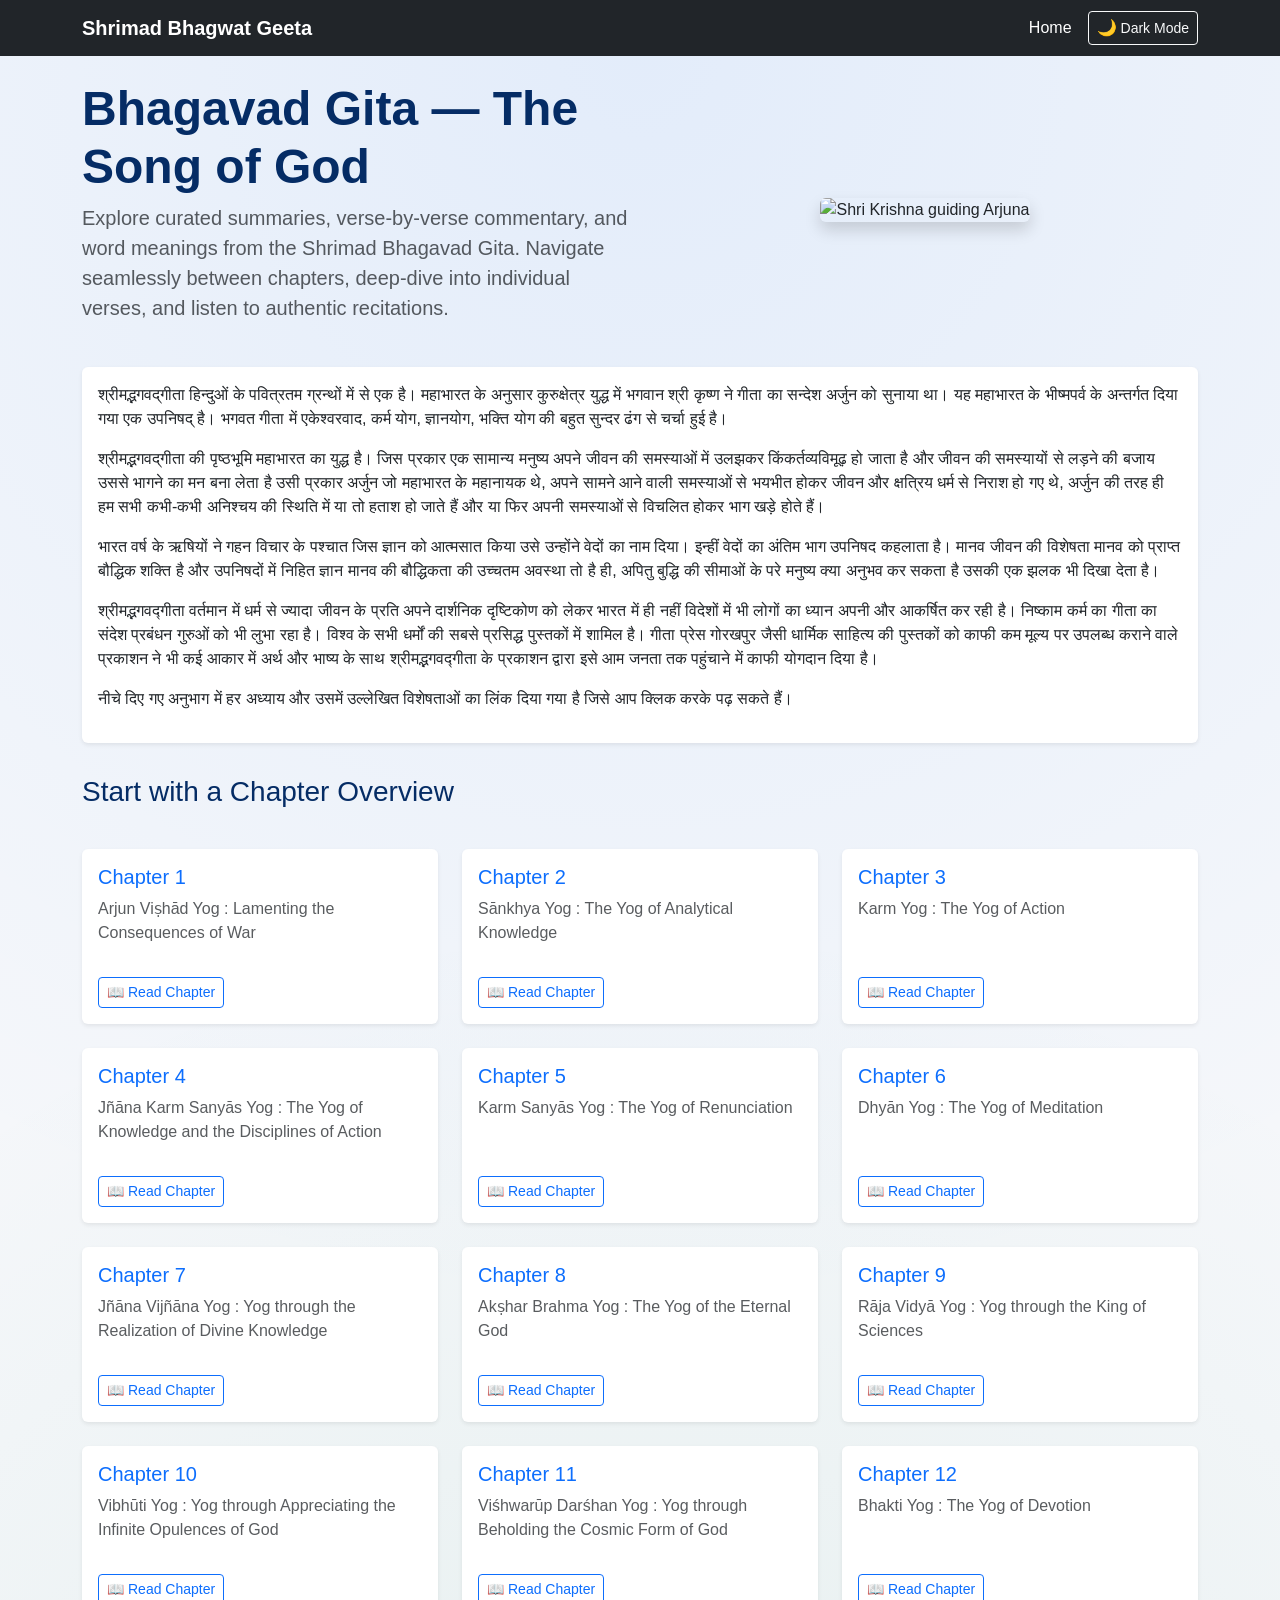
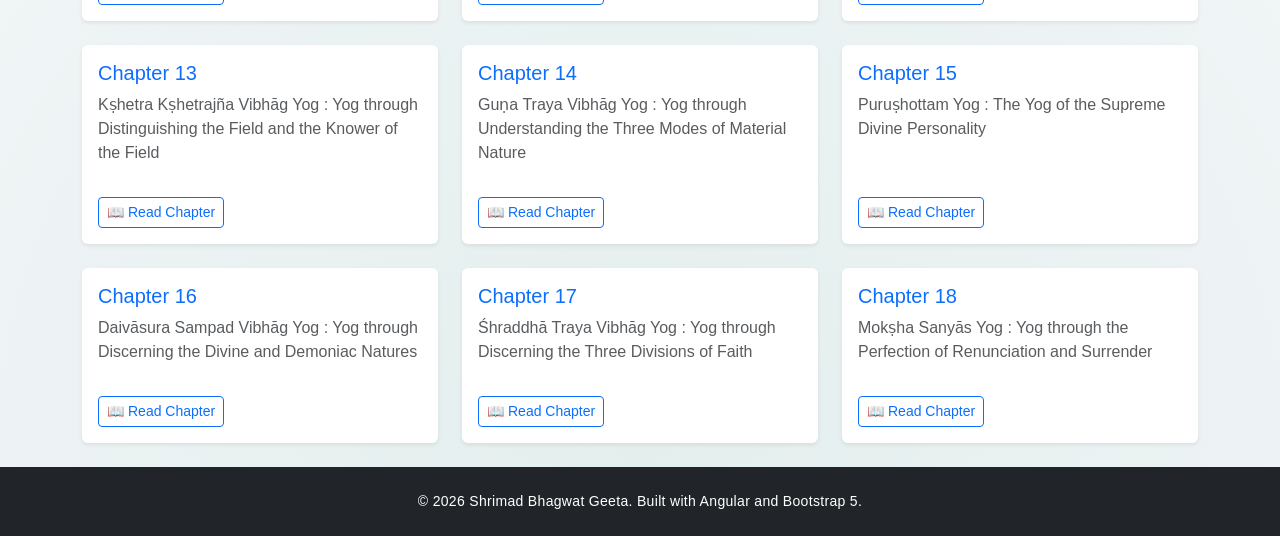
==== index.html @ d53443a2 "Initial Angular source commit" ====
<!doctype html>
<html lang="en-US" dir="ltr" data-beasties-container>
<head>
  <meta charset="utf-8">
  <title>Shrimad Bhagwat Geeta</title>
  <base href="/">
  <meta name="viewport" content="width=device-width, initial-scale=1">
  <meta name="description" content="Explore the Shrimad Bhagavad Gita with chapter summaries, verse commentary, word meanings, and audio recitations built with Angular and Bootstrap 5.">
  <link rel="icon" type="image/png" href="assets/data/images/smbg_header_logo.png">
<style>:root{--bs-blue:#0d6efd;--bs-indigo:#6610f2;--bs-purple:#6f42c1;--bs-pink:#d63384;--bs-red:#dc3545;--bs-orange:#fd7e14;--bs-yellow:#ffc107;--bs-green:#198754;--bs-teal:#20c997;--bs-cyan:#0dcaf0;--bs-black:#000;--bs-white:#fff;--bs-gray:#6c757d;--bs-gray-dark:#343a40;--bs-gray-100:#f8f9fa;--bs-gray-200:#e9ecef;--bs-gray-300:#dee2e6;--bs-gray-400:#ced4da;--bs-gray-500:#adb5bd;--bs-gray-600:#6c757d;--bs-gray-700:#495057;--bs-gray-800:#343a40;--bs-gray-900:#212529;--bs-primary:#0d6efd;--bs-secondary:#6c757d;--bs-success:#198754;--bs-info:#0dcaf0;--bs-warning:#ffc107;--bs-danger:#dc3545;--bs-light:#f8f9fa;--bs-dark:#212529;--bs-primary-rgb:13, 110, 253;--bs-secondary-rgb:108, 117, 125;--bs-success-rgb:25, 135, 84;--bs-info-rgb:13, 202, 240;--bs-warning-rgb:255, 193, 7;--bs-danger-rgb:220, 53, 69;--bs-light-rgb:248, 249, 250;--bs-dark-rgb:33, 37, 41;--bs-primary-text-emphasis:rgb(5.2, 44, 101.2);--bs-secondary-text-emphasis:rgb(43.2, 46.8, 50);--bs-success-text-emphasis:rgb(10, 54, 33.6);--bs-info-text-emphasis:rgb(5.2, 80.8, 96);--bs-warning-text-emphasis:rgb(102, 77.2, 2.8);--bs-danger-text-emphasis:rgb(88, 21.2, 27.6);--bs-light-text-emphasis:#495057;--bs-dark-text-emphasis:#495057;--bs-primary-bg-subtle:rgb(206.6, 226, 254.6);--bs-secondary-bg-subtle:rgb(225.6, 227.4, 229);--bs-success-bg-subtle:rgb(209, 231, 220.8);--bs-info-bg-subtle:rgb(206.6, 244.4, 252);--bs-warning-bg-subtle:rgb(255, 242.6, 205.4);--bs-danger-bg-subtle:rgb(248, 214.6, 217.8);--bs-light-bg-subtle:rgb(251.5, 252, 252.5);--bs-dark-bg-subtle:#ced4da;--bs-primary-border-subtle:rgb(158.2, 197, 254.2);--bs-secondary-border-subtle:rgb(196.2, 199.8, 203);--bs-success-border-subtle:rgb(163, 207, 186.6);--bs-info-border-subtle:rgb(158.2, 233.8, 249);--bs-warning-border-subtle:rgb(255, 230.2, 155.8);--bs-danger-border-subtle:rgb(241, 174.2, 180.6);--bs-light-border-subtle:#e9ecef;--bs-dark-border-subtle:#adb5bd;--bs-white-rgb:255, 255, 255;--bs-black-rgb:0, 0, 0;--bs-font-sans-serif:system-ui, -apple-system, "Segoe UI", Roboto, "Helvetica Neue", "Noto Sans", "Liberation Sans", Arial, sans-serif, "Apple Color Emoji", "Segoe UI Emoji", "Segoe UI Symbol", "Noto Color Emoji";--bs-font-monospace:SFMono-Regular, Menlo, Monaco, Consolas, "Liberation Mono", "Courier New", monospace;--bs-gradient:linear-gradient(180deg, rgba(255, 255, 255, .15), rgba(255, 255, 255, 0));--bs-body-font-family:var(--bs-font-sans-serif);--bs-body-font-size:1rem;--bs-body-font-weight:400;--bs-body-line-height:1.5;--bs-body-color:#212529;--bs-body-color-rgb:33, 37, 41;--bs-body-bg:#fff;--bs-body-bg-rgb:255, 255, 255;--bs-emphasis-color:#000;--bs-emphasis-color-rgb:0, 0, 0;--bs-secondary-color:rgba(33, 37, 41, .75);--bs-secondary-color-rgb:33, 37, 41;--bs-secondary-bg:#e9ecef;--bs-secondary-bg-rgb:233, 236, 239;--bs-tertiary-color:rgba(33, 37, 41, .5);--bs-tertiary-color-rgb:33, 37, 41;--bs-tertiary-bg:#f8f9fa;--bs-tertiary-bg-rgb:248, 249, 250;--bs-heading-color:inherit;--bs-link-color:#0d6efd;--bs-link-color-rgb:13, 110, 253;--bs-link-decoration:underline;--bs-link-hover-color:rgb(10.4, 88, 202.4);--bs-link-hover-color-rgb:10, 88, 202;--bs-code-color:#d63384;--bs-highlight-color:#212529;--bs-highlight-bg:rgb(255, 242.6, 205.4);--bs-border-width:1px;--bs-border-style:solid;--bs-border-color:#dee2e6;--bs-border-color-translucent:rgba(0, 0, 0, .175);--bs-border-radius:.375rem;--bs-border-radius-sm:.25rem;--bs-border-radius-lg:.5rem;--bs-border-radius-xl:1rem;--bs-border-radius-xxl:2rem;--bs-border-radius-2xl:var(--bs-border-radius-xxl);--bs-border-radius-pill:50rem;--bs-box-shadow:0 .5rem 1rem rgba(0, 0, 0, .15);--bs-box-shadow-sm:0 .125rem .25rem rgba(0, 0, 0, .075);--bs-box-shadow-lg:0 1rem 3rem rgba(0, 0, 0, .175);--bs-box-shadow-inset:inset 0 1px 2px rgba(0, 0, 0, .075);--bs-focus-ring-width:.25rem;--bs-focus-ring-opacity:.25;--bs-focus-ring-color:rgba(13, 110, 253, .25);--bs-form-valid-color:#198754;--bs-form-valid-border-color:#198754;--bs-form-invalid-color:#dc3545;--bs-form-invalid-border-color:#dc3545}*,*:before,*:after{box-sizing:border-box}@media (prefers-reduced-motion: no-preference){:root{scroll-behavior:smooth}}body{margin:0;font-family:var(--bs-body-font-family);font-size:var(--bs-body-font-size);font-weight:var(--bs-body-font-weight);line-height:var(--bs-body-line-height);color:var(--bs-body-color);text-align:var(--bs-body-text-align);background-color:var(--bs-body-bg);-webkit-text-size-adjust:100%;-webkit-tap-highlight-color:rgba(0,0,0,0)}:root{--bs-breakpoint-xs:0;--bs-breakpoint-sm:576px;--bs-breakpoint-md:768px;--bs-breakpoint-lg:992px;--bs-breakpoint-xl:1200px;--bs-breakpoint-xxl:1400px}:root{--app-body-bg:#eef1f6;--app-surface-bg:#f5f7fa;--app-text-color:#212529;--app-hero-top-gradient:rgba(13, 110, 253, .08);--app-hero-bottom-gradient:rgba(25, 135, 84, .08);--app-card-shadow:0 .75rem 2.25rem rgba(13, 110, 253, .15);--app-border-color:rgba(13, 110, 253, .1);--app-audio-bg:rgba(13, 110, 253, .08);--app-verse-block-primary:rgba(13, 110, 253, .05);--app-verse-block-secondary:rgba(25, 135, 84, .05);--app-commentary-bg:#ffffff}body{font-family:Segoe UI,Tahoma,Geneva,Verdana,sans-serif;background-color:var(--app-body-bg);color:var(--app-text-color);transition:background-color .2s ease,color .2s ease}</style><link rel="stylesheet" href="styles-LDC5Z4CJ.css" media="print" onload="this.media='all'"><noscript><link rel="stylesheet" href="styles-LDC5Z4CJ.css"></noscript></head>
<body>
  <app-root></app-root>
<link rel="modulepreload" href="chunk-2VMXMS7J.js"><script src="polyfills-2KFTG4T5.js" type="module"></script><script src="main-GU4LRLUG.js" type="module"></script></body>
</html>
---- styles-LDC5Z4CJ.css ----
@charset "UTF-8";:root,[data-bs-theme=light]{--bs-blue: #0d6efd;--bs-indigo: #6610f2;--bs-purple: #6f42c1;--bs-pink: #d63384;--bs-red: #dc3545;--bs-orange: #fd7e14;--bs-yellow: #ffc107;--bs-green: #198754;--bs-teal: #20c997;--bs-cyan: #0dcaf0;--bs-black: #000;--bs-white: #fff;--bs-gray: #6c757d;--bs-gray-dark: #343a40;--bs-gray-100: #f8f9fa;--bs-gray-200: #e9ecef;--bs-gray-300: #dee2e6;--bs-gray-400: #ced4da;--bs-gray-500: #adb5bd;--bs-gray-600: #6c757d;--bs-gray-700: #495057;--bs-gray-800: #343a40;--bs-gray-900: #212529;--bs-primary: #0d6efd;--bs-secondary: #6c757d;--bs-success: #198754;--bs-info: #0dcaf0;--bs-warning: #ffc107;--bs-danger: #dc3545;--bs-light: #f8f9fa;--bs-dark: #212529;--bs-primary-rgb: 13, 110, 253;--bs-secondary-rgb: 108, 117, 125;--bs-success-rgb: 25, 135, 84;--bs-info-rgb: 13, 202, 240;--bs-warning-rgb: 255, 193, 7;--bs-danger-rgb: 220, 53, 69;--bs-light-rgb: 248, 249, 250;--bs-dark-rgb: 33, 37, 41;--bs-primary-text-emphasis: rgb(5.2, 44, 101.2);--bs-secondary-text-emphasis: rgb(43.2, 46.8, 50);--bs-success-text-emphasis: rgb(10, 54, 33.6);--bs-info-text-emphasis: rgb(5.2, 80.8, 96);--bs-warning-text-emphasis: rgb(102, 77.2, 2.8);--bs-danger-text-emphasis: rgb(88, 21.2, 27.6);--bs-light-text-emphasis: #495057;--bs-dark-text-emphasis: #495057;--bs-primary-bg-subtle: rgb(206.6, 226, 254.6);--bs-secondary-bg-subtle: rgb(225.6, 227.4, 229);--bs-success-bg-subtle: rgb(209, 231, 220.8);--bs-info-bg-subtle: rgb(206.6, 244.4, 252);--bs-warning-bg-subtle: rgb(255, 242.6, 205.4);--bs-danger-bg-subtle: rgb(248, 214.6, 217.8);--bs-light-bg-subtle: rgb(251.5, 252, 252.5);--bs-dark-bg-subtle: #ced4da;--bs-primary-border-subtle: rgb(158.2, 197, 254.2);--bs-secondary-border-subtle: rgb(196.2, 199.8, 203);--bs-success-border-subtle: rgb(163, 207, 186.6);--bs-info-border-subtle: rgb(158.2, 233.8, 249);--bs-warning-border-subtle: rgb(255, 230.2, 155.8);--bs-danger-border-subtle: rgb(241, 174.2, 180.6);--bs-light-border-subtle: #e9ecef;--bs-dark-border-subtle: #adb5bd;--bs-white-rgb: 255, 255, 255;--bs-black-rgb: 0, 0, 0;--bs-font-sans-serif: system-ui, -apple-system, "Segoe UI", Roboto, "Helvetica Neue", "Noto Sans", "Liberation Sans", Arial, sans-serif, "Apple Color Emoji", "Segoe UI Emoji", "Segoe UI Symbol", "Noto Color Emoji";--bs-font-monospace: SFMono-Regular, Menlo, Monaco, Consolas, "Liberation Mono", "Courier New", monospace;--bs-gradient: linear-gradient(180deg, rgba(255, 255, 255, .15), rgba(255, 255, 255, 0));--bs-body-font-family: var(--bs-font-sans-serif);--bs-body-font-size: 1rem;--bs-body-font-weight: 400;--bs-body-line-height: 1.5;--bs-body-color: #212529;--bs-body-color-rgb: 33, 37, 41;--bs-body-bg: #fff;--bs-body-bg-rgb: 255, 255, 255;--bs-emphasis-color: #000;--bs-emphasis-color-rgb: 0, 0, 0;--bs-secondary-color: rgba(33, 37, 41, .75);--bs-secondary-color-rgb: 33, 37, 41;--bs-secondary-bg: #e9ecef;--bs-secondary-bg-rgb: 233, 236, 239;--bs-tertiary-color: rgba(33, 37, 41, .5);--bs-tertiary-color-rgb: 33, 37, 41;--bs-tertiary-bg: #f8f9fa;--bs-tertiary-bg-rgb: 248, 249, 250;--bs-heading-color: inherit;--bs-link-color: #0d6efd;--bs-link-color-rgb: 13, 110, 253;--bs-link-decoration: underline;--bs-link-hover-color: rgb(10.4, 88, 202.4);--bs-link-hover-color-rgb: 10, 88, 202;--bs-code-color: #d63384;--bs-highlight-color: #212529;--bs-highlight-bg: rgb(255, 242.6, 205.4);--bs-border-width: 1px;--bs-border-style: solid;--bs-border-color: #dee2e6;--bs-border-color-translucent: rgba(0, 0, 0, .175);--bs-border-radius: .375rem;--bs-border-radius-sm: .25rem;--bs-border-radius-lg: .5rem;--bs-border-radius-xl: 1rem;--bs-border-radius-xxl: 2rem;--bs-border-radius-2xl: var(--bs-border-radius-xxl);--bs-border-radius-pill: 50rem;--bs-box-shadow: 0 .5rem 1rem rgba(0, 0, 0, .15);--bs-box-shadow-sm: 0 .125rem .25rem rgba(0, 0, 0, .075);--bs-box-shadow-lg: 0 1rem 3rem rgba(0, 0, 0, .175);--bs-box-shadow-inset: inset 0 1px 2px rgba(0, 0, 0, .075);--bs-focus-ring-width: .25rem;--bs-focus-ring-opacity: .25;--bs-focus-ring-color: rgba(13, 110, 253, .25);--bs-form-valid-color: #198754;--bs-form-valid-border-color: #198754;--bs-form-invalid-color: #dc3545;--bs-form-invalid-border-color: #dc3545}[data-bs-theme=dark]{color-scheme:dark;--bs-body-color: #dee2e6;--bs-body-color-rgb: 222, 226, 230;--bs-body-bg: #212529;--bs-body-bg-rgb: 33, 37, 41;--bs-emphasis-color: #fff;--bs-emphasis-color-rgb: 255, 255, 255;--bs-secondary-color: rgba(222, 226, 230, .75);--bs-secondary-color-rgb: 222, 226, 230;--bs-secondary-bg: #343a40;--bs-secondary-bg-rgb: 52, 58, 64;--bs-tertiary-color: rgba(222, 226, 230, .5);--bs-tertiary-color-rgb: 222, 226, 230;--bs-tertiary-bg: rgb(42.5, 47.5, 52.5);--bs-tertiary-bg-rgb: 43, 48, 53;--bs-primary-text-emphasis: rgb(109.8, 168, 253.8);--bs-secondary-text-emphasis: rgb(166.8, 172.2, 177);--bs-success-text-emphasis: rgb(117, 183, 152.4);--bs-info-text-emphasis: rgb(109.8, 223.2, 246);--bs-warning-text-emphasis: rgb(255, 217.8, 106.2);--bs-danger-text-emphasis: rgb(234, 133.8, 143.4);--bs-light-text-emphasis: #f8f9fa;--bs-dark-text-emphasis: #dee2e6;--bs-primary-bg-subtle: rgb(2.6, 22, 50.6);--bs-secondary-bg-subtle: rgb(21.6, 23.4, 25);--bs-success-bg-subtle: rgb(5, 27, 16.8);--bs-info-bg-subtle: rgb(2.6, 40.4, 48);--bs-warning-bg-subtle: rgb(51, 38.6, 1.4);--bs-danger-bg-subtle: rgb(44, 10.6, 13.8);--bs-light-bg-subtle: #343a40;--bs-dark-bg-subtle: #1a1d20;--bs-primary-border-subtle: rgb(7.8, 66, 151.8);--bs-secondary-border-subtle: rgb(64.8, 70.2, 75);--bs-success-border-subtle: rgb(15, 81, 50.4);--bs-info-border-subtle: rgb(7.8, 121.2, 144);--bs-warning-border-subtle: rgb(153, 115.8, 4.2);--bs-danger-border-subtle: rgb(132, 31.8, 41.4);--bs-light-border-subtle: #495057;--bs-dark-border-subtle: #343a40;--bs-heading-color: inherit;--bs-link-color: rgb(109.8, 168, 253.8);--bs-link-hover-color: rgb(138.84, 185.4, 254.04);--bs-link-color-rgb: 110, 168, 254;--bs-link-hover-color-rgb: 139, 185, 254;--bs-code-color: rgb(230.4, 132.6, 181.2);--bs-highlight-color: #dee2e6;--bs-highlight-bg: rgb(102, 77.2, 2.8);--bs-border-color: #495057;--bs-border-color-translucent: rgba(255, 255, 255, .15);--bs-form-valid-color: rgb(117, 183, 152.4);--bs-form-valid-border-color: rgb(117, 183, 152.4);--bs-form-invalid-color: rgb(234, 133.8, 143.4);--bs-form-invalid-border-color: rgb(234, 133.8, 143.4)}*,*:before,*:after{box-sizing:border-box}@media (prefers-reduced-motion: no-preference){:root{scroll-behavior:smooth}}body{margin:0;font-family:var(--bs-body-font-family);font-size:var(--bs-body-font-size);font-weight:var(--bs-body-font-weight);line-height:var(--bs-body-line-height);color:var(--bs-body-color);text-align:var(--bs-body-text-align);background-color:var(--bs-body-bg);-webkit-text-size-adjust:100%;-webkit-tap-highlight-color:rgba(0,0,0,0)}hr{margin:1rem 0;color:inherit;border:0;border-top:var(--bs-border-width) solid;opacity:.25}h6,.h6,h5,.h5,h4,.h4,h3,.h3,h2,.h2,h1,.h1{margin-top:0;margin-bottom:.5rem;font-weight:500;line-height:1.2;color:var(--bs-heading-color)}h1,.h1{font-size:calc(1.375rem + 1.5vw)}@media (min-width: 1200px){h1,.h1{font-size:2.5rem}}h2,.h2{font-size:calc(1.325rem + .9vw)}@media (min-width: 1200px){h2,.h2{font-size:2rem}}h3,.h3{font-size:calc(1.3rem + .6vw)}@media (min-width: 1200px){h3,.h3{font-size:1.75rem}}h4,.h4{font-size:calc(1.275rem + .3vw)}@media (min-width: 1200px){h4,.h4{font-size:1.5rem}}h5,.h5{font-size:1.25rem}h6,.h6{font-size:1rem}p{margin-top:0;margin-bottom:1rem}abbr[title]{text-decoration:underline dotted;cursor:help;text-decoration-skip-ink:none}address{margin-bottom:1rem;font-style:normal;line-height:inherit}ol,ul{padding-left:2rem}ol,ul,dl{margin-top:0;margin-bottom:1rem}ol ol,ul ul,ol ul,ul ol{margin-bottom:0}dt{font-weight:700}dd{margin-bottom:.5rem;margin-left:0}blockquote{margin:0 0 1rem}b,strong{font-weight:bolder}small,.small{font-size:.875em}mark,.mark{padding:.1875em;color:var(--bs-highlight-color);background-color:var(--bs-highlight-bg)}sub,sup{position:relative;font-size:.75em;line-height:0;vertical-align:baseline}sub{bottom:-.25em}sup{top:-.5em}a{color:rgba(var(--bs-link-color-rgb),var(--bs-link-opacity, 1));text-decoration:underline}a:hover{--bs-link-color-rgb: var(--bs-link-hover-color-rgb)}a:not([href]):not([class]),a:not([href]):not([class]):hover{color:inherit;text-decoration:none}pre,code,kbd,samp{font-family:var(--bs-font-monospace);font-size:1em}pre{display:block;margin-top:0;margin-bottom:1rem;overflow:auto;font-size:.875em}pre code{font-size:inherit;color:inherit;word-break:normal}code{font-size:.875em;color:var(--bs-code-color);word-wrap:break-word}a>code{color:inherit}kbd{padding:.1875rem .375rem;font-size:.875em;color:var(--bs-body-bg);background-color:var(--bs-body-color);border-radius:.25rem}kbd kbd{padding:0;font-size:1em}figure{margin:0 0 1rem}img,svg{vertical-align:middle}table{caption-side:bottom;border-collapse:collapse}caption{padding-top:.5rem;padding-bottom:.5rem;color:var(--bs-secondary-color);text-align:left}th{text-align:inherit;text-align:-webkit-match-parent}thead,tbody,tfoot,tr,td,th{border-color:inherit;border-style:solid;border-width:0}label{display:inline-block}button{border-radius:0}button:focus:not(:focus-visible){outline:0}input,button,select,optgroup,textarea{margin:0;font-family:inherit;font-size:inherit;line-height:inherit}button,select{text-transform:none}[role=button]{cursor:pointer}select{word-wrap:normal}select:disabled{opacity:1}[list]:not([type=date]):not([type=datetime-local]):not([type=month]):not([type=week]):not([type=time])::-webkit-calendar-picker-indicator{display:none!important}button,[type=button],[type=reset],[type=submit]{-webkit-appearance:button}button:not(:disabled),[type=button]:not(:disabled),[type=reset]:not(:disabled),[type=submit]:not(:disabled){cursor:pointer}::-moz-focus-inner{padding:0;border-style:none}textarea{resize:vertical}fieldset{min-width:0;padding:0;margin:0;border:0}legend{float:left;width:100%;padding:0;margin-bottom:.5rem;font-size:calc(1.275rem + .3vw);line-height:inherit}@media (min-width: 1200px){legend{font-size:1.5rem}}legend+*{clear:left}::-webkit-datetime-edit-fields-wrapper,::-webkit-datetime-edit-text,::-webkit-datetime-edit-minute,::-webkit-datetime-edit-hour-field,::-webkit-datetime-edit-day-field,::-webkit-datetime-edit-month-field,::-webkit-datetime-edit-year-field{padding:0}::-webkit-inner-spin-button{height:auto}[type=search]{-webkit-appearance:textfield;outline-offset:-2px}::-webkit-search-decoration{-webkit-appearance:none}::-webkit-color-swatch-wrapper{padding:0}::file-selector-button{font:inherit;-webkit-appearance:button}output{display:inline-block}iframe{border:0}summary{display:list-item;cursor:pointer}progress{vertical-align:baseline}[hidden]{display:none!important}.lead{font-size:1.25rem;font-weight:300}.display-1{font-size:calc(1.625rem + 4.5vw);font-weight:300;line-height:1.2}@media (min-width: 1200px){.display-1{font-size:5rem}}.display-2{font-size:calc(1.575rem + 3.9vw);font-weight:300;line-height:1.2}@media (min-width: 1200px){.display-2{font-size:4.5rem}}.display-3{font-size:calc(1.525rem + 3.3vw);font-weight:300;line-height:1.2}@media (min-width: 1200px){.display-3{font-size:4rem}}.display-4{font-size:calc(1.475rem + 2.7vw);font-weight:300;line-height:1.2}@media (min-width: 1200px){.display-4{font-size:3.5rem}}.display-5{font-size:calc(1.425rem + 2.1vw);font-weight:300;line-height:1.2}@media (min-width: 1200px){.display-5{font-size:3rem}}.display-6{font-size:calc(1.375rem + 1.5vw);font-weight:300;line-height:1.2}@media (min-width: 1200px){.display-6{font-size:2.5rem}}.list-unstyled,.list-inline{padding-left:0;list-style:none}.list-inline-item{display:inline-block}.list-inline-item:not(:last-child){margin-right:.5rem}.initialism{font-size:.875em;text-transform:uppercase}.blockquote{margin-bottom:1rem;font-size:1.25rem}.blockquote>:last-child{margin-bottom:0}.blockquote-footer{margin-top:-1rem;margin-bottom:1rem;font-size:.875em;color:#6c757d}.blockquote-footer:before{content:"\2014\a0"}.img-fluid{max-width:100%;height:auto}.img-thumbnail{padding:.25rem;background-color:var(--bs-body-bg);border:var(--bs-border-width) solid var(--bs-border-color);border-radius:var(--bs-border-radius);max-width:100%;height:auto}.figure{display:inline-block}.figure-img{margin-bottom:.5rem;line-height:1}.figure-caption{font-size:.875em;color:var(--bs-secondary-color)}.container,.container-fluid,.container-xxl,.container-xl,.container-lg,.container-md,.container-sm{--bs-gutter-x: 1.5rem;--bs-gutter-y: 0;width:100%;padding-right:calc(var(--bs-gutter-x) * .5);padding-left:calc(var(--bs-gutter-x) * .5);margin-right:auto;margin-left:auto}@media (min-width: 576px){.container-sm,.container{max-width:540px}}@media (min-width: 768px){.container-md,.container-sm,.container{max-width:720px}}@media (min-width: 992px){.container-lg,.container-md,.container-sm,.container{max-width:960px}}@media (min-width: 1200px){.container-xl,.container-lg,.container-md,.container-sm,.container{max-width:1140px}}@media (min-width: 1400px){.container-xxl,.container-xl,.container-lg,.container-md,.container-sm,.container{max-width:1320px}}:root{--bs-breakpoint-xs: 0;--bs-breakpoint-sm: 576px;--bs-breakpoint-md: 768px;--bs-breakpoint-lg: 992px;--bs-breakpoint-xl: 1200px;--bs-breakpoint-xxl: 1400px}.row{--bs-gutter-x: 1.5rem;--bs-gutter-y: 0;display:flex;flex-wrap:wrap;margin-top:calc(-1 * var(--bs-gutter-y));margin-right:calc(-.5 * var(--bs-gutter-x));margin-left:calc(-.5 * var(--bs-gutter-x))}.row>*{flex-shrink:0;width:100%;max-width:100%;padding-right:calc(var(--bs-gutter-x) * .5);padding-left:calc(var(--bs-gutter-x) * .5);margin-top:var(--bs-gutter-y)}.col{flex:1 0 0%}.row-cols-auto>*{flex:0 0 auto;width:auto}.row-cols-1>*{flex:0 0 auto;width:100%}.row-cols-2>*{flex:0 0 auto;width:50%}.row-cols-3>*{flex:0 0 auto;width:33.33333333%}.row-cols-4>*{flex:0 0 auto;width:25%}.row-cols-5>*{flex:0 0 auto;width:20%}.row-cols-6>*{flex:0 0 auto;width:16.66666667%}.col-auto{flex:0 0 auto;width:auto}.col-1{flex:0 0 auto;width:8.33333333%}.col-2{flex:0 0 auto;width:16.66666667%}.col-3{flex:0 0 auto;width:25%}.col-4{flex:0 0 auto;width:33.33333333%}.col-5{flex:0 0 auto;width:41.66666667%}.col-6{flex:0 0 auto;width:50%}.col-7{flex:0 0 auto;width:58.33333333%}.col-8{flex:0 0 auto;width:66.66666667%}.col-9{flex:0 0 auto;width:75%}.col-10{flex:0 0 auto;width:83.33333333%}.col-11{flex:0 0 auto;width:91.66666667%}.col-12{flex:0 0 auto;width:100%}.offset-1{margin-left:8.33333333%}.offset-2{margin-left:16.66666667%}.offset-3{margin-left:25%}.offset-4{margin-left:33.33333333%}.offset-5{margin-left:41.66666667%}.offset-6{margin-left:50%}.offset-7{margin-left:58.33333333%}.offset-8{margin-left:66.66666667%}.offset-9{margin-left:75%}.offset-10{margin-left:83.33333333%}.offset-11{margin-left:91.66666667%}.g-0,.gx-0{--bs-gutter-x: 0}.g-0,.gy-0{--bs-gutter-y: 0}.g-1,.gx-1{--bs-gutter-x: .25rem}.g-1,.gy-1{--bs-gutter-y: .25rem}.g-2,.gx-2{--bs-gutter-x: .5rem}.g-2,.gy-2{--bs-gutter-y: .5rem}.g-3,.gx-3{--bs-gutter-x: 1rem}.g-3,.gy-3{--bs-gutter-y: 1rem}.g-4,.gx-4{--bs-gutter-x: 1.5rem}.g-4,.gy-4{--bs-gutter-y: 1.5rem}.g-5,.gx-5{--bs-gutter-x: 3rem}.g-5,.gy-5{--bs-gutter-y: 3rem}@media (min-width: 576px){.col-sm{flex:1 0 0%}.row-cols-sm-auto>*{flex:0 0 auto;width:auto}.row-cols-sm-1>*{flex:0 0 auto;width:100%}.row-cols-sm-2>*{flex:0 0 auto;width:50%}.row-cols-sm-3>*{flex:0 0 auto;width:33.33333333%}.row-cols-sm-4>*{flex:0 0 auto;width:25%}.row-cols-sm-5>*{flex:0 0 auto;width:20%}.row-cols-sm-6>*{flex:0 0 auto;width:16.66666667%}.col-sm-auto{flex:0 0 auto;width:auto}.col-sm-1{flex:0 0 auto;width:8.33333333%}.col-sm-2{flex:0 0 auto;width:16.66666667%}.col-sm-3{flex:0 0 auto;width:25%}.col-sm-4{flex:0 0 auto;width:33.33333333%}.col-sm-5{flex:0 0 auto;width:41.66666667%}.col-sm-6{flex:0 0 auto;width:50%}.col-sm-7{flex:0 0 auto;width:58.33333333%}.col-sm-8{flex:0 0 auto;width:66.66666667%}.col-sm-9{flex:0 0 auto;width:75%}.col-sm-10{flex:0 0 auto;width:83.33333333%}.col-sm-11{flex:0 0 auto;width:91.66666667%}.col-sm-12{flex:0 0 auto;width:100%}.offset-sm-0{margin-left:0}.offset-sm-1{margin-left:8.33333333%}.offset-sm-2{margin-left:16.66666667%}.offset-sm-3{margin-left:25%}.offset-sm-4{margin-left:33.33333333%}.offset-sm-5{margin-left:41.66666667%}.offset-sm-6{margin-left:50%}.offset-sm-7{margin-left:58.33333333%}.offset-sm-8{margin-left:66.66666667%}.offset-sm-9{margin-left:75%}.offset-sm-10{margin-left:83.33333333%}.offset-sm-11{margin-left:91.66666667%}.g-sm-0,.gx-sm-0{--bs-gutter-x: 0}.g-sm-0,.gy-sm-0{--bs-gutter-y: 0}.g-sm-1,.gx-sm-1{--bs-gutter-x: .25rem}.g-sm-1,.gy-sm-1{--bs-gutter-y: .25rem}.g-sm-2,.gx-sm-2{--bs-gutter-x: .5rem}.g-sm-2,.gy-sm-2{--bs-gutter-y: .5rem}.g-sm-3,.gx-sm-3{--bs-gutter-x: 1rem}.g-sm-3,.gy-sm-3{--bs-gutter-y: 1rem}.g-sm-4,.gx-sm-4{--bs-gutter-x: 1.5rem}.g-sm-4,.gy-sm-4{--bs-gutter-y: 1.5rem}.g-sm-5,.gx-sm-5{--bs-gutter-x: 3rem}.g-sm-5,.gy-sm-5{--bs-gutter-y: 3rem}}@media (min-width: 768px){.col-md{flex:1 0 0%}.row-cols-md-auto>*{flex:0 0 auto;width:auto}.row-cols-md-1>*{flex:0 0 auto;width:100%}.row-cols-md-2>*{flex:0 0 auto;width:50%}.row-cols-md-3>*{flex:0 0 auto;width:33.33333333%}.row-cols-md-4>*{flex:0 0 auto;width:25%}.row-cols-md-5>*{flex:0 0 auto;width:20%}.row-cols-md-6>*{flex:0 0 auto;width:16.66666667%}.col-md-auto{flex:0 0 auto;width:auto}.col-md-1{flex:0 0 auto;width:8.33333333%}.col-md-2{flex:0 0 auto;width:16.66666667%}.col-md-3{flex:0 0 auto;width:25%}.col-md-4{flex:0 0 auto;width:33.33333333%}.col-md-5{flex:0 0 auto;width:41.66666667%}.col-md-6{flex:0 0 auto;width:50%}.col-md-7{flex:0 0 auto;width:58.33333333%}.col-md-8{flex:0 0 auto;width:66.66666667%}.col-md-9{flex:0 0 auto;width:75%}.col-md-10{flex:0 0 auto;width:83.33333333%}.col-md-11{flex:0 0 auto;width:91.66666667%}.col-md-12{flex:0 0 auto;width:100%}.offset-md-0{margin-left:0}.offset-md-1{margin-left:8.33333333%}.offset-md-2{margin-left:16.66666667%}.offset-md-3{margin-left:25%}.offset-md-4{margin-left:33.33333333%}.offset-md-5{margin-left:41.66666667%}.offset-md-6{margin-left:50%}.offset-md-7{margin-left:58.33333333%}.offset-md-8{margin-left:66.66666667%}.offset-md-9{margin-left:75%}.offset-md-10{margin-left:83.33333333%}.offset-md-11{margin-left:91.66666667%}.g-md-0,.gx-md-0{--bs-gutter-x: 0}.g-md-0,.gy-md-0{--bs-gutter-y: 0}.g-md-1,.gx-md-1{--bs-gutter-x: .25rem}.g-md-1,.gy-md-1{--bs-gutter-y: .25rem}.g-md-2,.gx-md-2{--bs-gutter-x: .5rem}.g-md-2,.gy-md-2{--bs-gutter-y: .5rem}.g-md-3,.gx-md-3{--bs-gutter-x: 1rem}.g-md-3,.gy-md-3{--bs-gutter-y: 1rem}.g-md-4,.gx-md-4{--bs-gutter-x: 1.5rem}.g-md-4,.gy-md-4{--bs-gutter-y: 1.5rem}.g-md-5,.gx-md-5{--bs-gutter-x: 3rem}.g-md-5,.gy-md-5{--bs-gutter-y: 3rem}}@media (min-width: 992px){.col-lg{flex:1 0 0%}.row-cols-lg-auto>*{flex:0 0 auto;width:auto}.row-cols-lg-1>*{flex:0 0 auto;width:100%}.row-cols-lg-2>*{flex:0 0 auto;width:50%}.row-cols-lg-3>*{flex:0 0 auto;width:33.33333333%}.row-cols-lg-4>*{flex:0 0 auto;width:25%}.row-cols-lg-5>*{flex:0 0 auto;width:20%}.row-cols-lg-6>*{flex:0 0 auto;width:16.66666667%}.col-lg-auto{flex:0 0 auto;width:auto}.col-lg-1{flex:0 0 auto;width:8.33333333%}.col-lg-2{flex:0 0 auto;width:16.66666667%}.col-lg-3{flex:0 0 auto;width:25%}.col-lg-4{flex:0 0 auto;width:33.33333333%}.col-lg-5{flex:0 0 auto;width:41.66666667%}.col-lg-6{flex:0 0 auto;width:50%}.col-lg-7{flex:0 0 auto;width:58.33333333%}.col-lg-8{flex:0 0 auto;width:66.66666667%}.col-lg-9{flex:0 0 auto;width:75%}.col-lg-10{flex:0 0 auto;width:83.33333333%}.col-lg-11{flex:0 0 auto;width:91.66666667%}.col-lg-12{flex:0 0 auto;width:100%}.offset-lg-0{margin-left:0}.offset-lg-1{margin-left:8.33333333%}.offset-lg-2{margin-left:16.66666667%}.offset-lg-3{margin-left:25%}.offset-lg-4{margin-left:33.33333333%}.offset-lg-5{margin-left:41.66666667%}.offset-lg-6{margin-left:50%}.offset-lg-7{margin-left:58.33333333%}.offset-lg-8{margin-left:66.66666667%}.offset-lg-9{margin-left:75%}.offset-lg-10{margin-left:83.33333333%}.offset-lg-11{margin-left:91.66666667%}.g-lg-0,.gx-lg-0{--bs-gutter-x: 0}.g-lg-0,.gy-lg-0{--bs-gutter-y: 0}.g-lg-1,.gx-lg-1{--bs-gutter-x: .25rem}.g-lg-1,.gy-lg-1{--bs-gutter-y: .25rem}.g-lg-2,.gx-lg-2{--bs-gutter-x: .5rem}.g-lg-2,.gy-lg-2{--bs-gutter-y: .5rem}.g-lg-3,.gx-lg-3{--bs-gutter-x: 1rem}.g-lg-3,.gy-lg-3{--bs-gutter-y: 1rem}.g-lg-4,.gx-lg-4{--bs-gutter-x: 1.5rem}.g-lg-4,.gy-lg-4{--bs-gutter-y: 1.5rem}.g-lg-5,.gx-lg-5{--bs-gutter-x: 3rem}.g-lg-5,.gy-lg-5{--bs-gutter-y: 3rem}}@media (min-width: 1200px){.col-xl{flex:1 0 0%}.row-cols-xl-auto>*{flex:0 0 auto;width:auto}.row-cols-xl-1>*{flex:0 0 auto;width:100%}.row-cols-xl-2>*{flex:0 0 auto;width:50%}.row-cols-xl-3>*{flex:0 0 auto;width:33.33333333%}.row-cols-xl-4>*{flex:0 0 auto;width:25%}.row-cols-xl-5>*{flex:0 0 auto;width:20%}.row-cols-xl-6>*{flex:0 0 auto;width:16.66666667%}.col-xl-auto{flex:0 0 auto;width:auto}.col-xl-1{flex:0 0 auto;width:8.33333333%}.col-xl-2{flex:0 0 auto;width:16.66666667%}.col-xl-3{flex:0 0 auto;width:25%}.col-xl-4{flex:0 0 auto;width:33.33333333%}.col-xl-5{flex:0 0 auto;width:41.66666667%}.col-xl-6{flex:0 0 auto;width:50%}.col-xl-7{flex:0 0 auto;width:58.33333333%}.col-xl-8{flex:0 0 auto;width:66.66666667%}.col-xl-9{flex:0 0 auto;width:75%}.col-xl-10{flex:0 0 auto;width:83.33333333%}.col-xl-11{flex:0 0 auto;width:91.66666667%}.col-xl-12{flex:0 0 auto;width:100%}.offset-xl-0{margin-left:0}.offset-xl-1{margin-left:8.33333333%}.offset-xl-2{margin-left:16.66666667%}.offset-xl-3{margin-left:25%}.offset-xl-4{margin-left:33.33333333%}.offset-xl-5{margin-left:41.66666667%}.offset-xl-6{margin-left:50%}.offset-xl-7{margin-left:58.33333333%}.offset-xl-8{margin-left:66.66666667%}.offset-xl-9{margin-left:75%}.offset-xl-10{margin-left:83.33333333%}.offset-xl-11{margin-left:91.66666667%}.g-xl-0,.gx-xl-0{--bs-gutter-x: 0}.g-xl-0,.gy-xl-0{--bs-gutter-y: 0}.g-xl-1,.gx-xl-1{--bs-gutter-x: .25rem}.g-xl-1,.gy-xl-1{--bs-gutter-y: .25rem}.g-xl-2,.gx-xl-2{--bs-gutter-x: .5rem}.g-xl-2,.gy-xl-2{--bs-gutter-y: .5rem}.g-xl-3,.gx-xl-3{--bs-gutter-x: 1rem}.g-xl-3,.gy-xl-3{--bs-gutter-y: 1rem}.g-xl-4,.gx-xl-4{--bs-gutter-x: 1.5rem}.g-xl-4,.gy-xl-4{--bs-gutter-y: 1.5rem}.g-xl-5,.gx-xl-5{--bs-gutter-x: 3rem}.g-xl-5,.gy-xl-5{--bs-gutter-y: 3rem}}@media (min-width: 1400px){.col-xxl{flex:1 0 0%}.row-cols-xxl-auto>*{flex:0 0 auto;width:auto}.row-cols-xxl-1>*{flex:0 0 auto;width:100%}.row-cols-xxl-2>*{flex:0 0 auto;width:50%}.row-cols-xxl-3>*{flex:0 0 auto;width:33.33333333%}.row-cols-xxl-4>*{flex:0 0 auto;width:25%}.row-cols-xxl-5>*{flex:0 0 auto;width:20%}.row-cols-xxl-6>*{flex:0 0 auto;width:16.66666667%}.col-xxl-auto{flex:0 0 auto;width:auto}.col-xxl-1{flex:0 0 auto;width:8.33333333%}.col-xxl-2{flex:0 0 auto;width:16.66666667%}.col-xxl-3{flex:0 0 auto;width:25%}.col-xxl-4{flex:0 0 auto;width:33.33333333%}.col-xxl-5{flex:0 0 auto;width:41.66666667%}.col-xxl-6{flex:0 0 auto;width:50%}.col-xxl-7{flex:0 0 auto;width:58.33333333%}.col-xxl-8{flex:0 0 auto;width:66.66666667%}.col-xxl-9{flex:0 0 auto;width:75%}.col-xxl-10{flex:0 0 auto;width:83.33333333%}.col-xxl-11{flex:0 0 auto;width:91.66666667%}.col-xxl-12{flex:0 0 auto;width:100%}.offset-xxl-0{margin-left:0}.offset-xxl-1{margin-left:8.33333333%}.offset-xxl-2{margin-left:16.66666667%}.offset-xxl-3{margin-left:25%}.offset-xxl-4{margin-left:33.33333333%}.offset-xxl-5{margin-left:41.66666667%}.offset-xxl-6{margin-left:50%}.offset-xxl-7{margin-left:58.33333333%}.offset-xxl-8{margin-left:66.66666667%}.offset-xxl-9{margin-left:75%}.offset-xxl-10{margin-left:83.33333333%}.offset-xxl-11{margin-left:91.66666667%}.g-xxl-0,.gx-xxl-0{--bs-gutter-x: 0}.g-xxl-0,.gy-xxl-0{--bs-gutter-y: 0}.g-xxl-1,.gx-xxl-1{--bs-gutter-x: .25rem}.g-xxl-1,.gy-xxl-1{--bs-gutter-y: .25rem}.g-xxl-2,.gx-xxl-2{--bs-gutter-x: .5rem}.g-xxl-2,.gy-xxl-2{--bs-gutter-y: .5rem}.g-xxl-3,.gx-xxl-3{--bs-gutter-x: 1rem}.g-xxl-3,.gy-xxl-3{--bs-gutter-y: 1rem}.g-xxl-4,.gx-xxl-4{--bs-gutter-x: 1.5rem}.g-xxl-4,.gy-xxl-4{--bs-gutter-y: 1.5rem}.g-xxl-5,.gx-xxl-5{--bs-gutter-x: 3rem}.g-xxl-5,.gy-xxl-5{--bs-gutter-y: 3rem}}.table{--bs-table-color-type: initial;--bs-table-bg-type: initial;--bs-table-color-state: initial;--bs-table-bg-state: initial;--bs-table-color: var(--bs-emphasis-color);--bs-table-bg: var(--bs-body-bg);--bs-table-border-color: var(--bs-border-color);--bs-table-accent-bg: transparent;--bs-table-striped-color: var(--bs-emphasis-color);--bs-table-striped-bg: rgba(var(--bs-emphasis-color-rgb), .05);--bs-table-active-color: var(--bs-emphasis-color);--bs-table-active-bg: rgba(var(--bs-emphasis-color-rgb), .1);--bs-table-hover-color: var(--bs-emphasis-color);--bs-table-hover-bg: rgba(var(--bs-emphasis-color-rgb), .075);width:100%;margin-bottom:1rem;vertical-align:top;border-color:var(--bs-table-border-color)}.table>:not(caption)>*>*{padding:.5rem;color:var(--bs-table-color-state, var(--bs-table-color-type, var(--bs-table-color)));background-color:var(--bs-table-bg);border-bottom-width:var(--bs-border-width);box-shadow:inset 0 0 0 9999px var(--bs-table-bg-state, var(--bs-table-bg-type, var(--bs-table-accent-bg)))}.table>tbody{vertical-align:inherit}.table>thead{vertical-align:bottom}.table-group-divider{border-top:calc(var(--bs-border-width) * 2) solid currentcolor}.caption-top{caption-side:top}.table-sm>:not(caption)>*>*{padding:.25rem}.table-bordered>:not(caption)>*{border-width:var(--bs-border-width) 0}.table-bordered>:not(caption)>*>*{border-width:0 var(--bs-border-width)}.table-borderless>:not(caption)>*>*{border-bottom-width:0}.table-borderless>:not(:first-child){border-top-width:0}.table-striped>tbody>tr:nth-of-type(odd)>*{--bs-table-color-type: var(--bs-table-striped-color);--bs-table-bg-type: var(--bs-table-striped-bg)}.table-striped-columns>:not(caption)>tr>:nth-child(2n){--bs-table-color-type: var(--bs-table-striped-color);--bs-table-bg-type: var(--bs-table-striped-bg)}.table-active{--bs-table-color-state: var(--bs-table-active-color);--bs-table-bg-state: var(--bs-table-active-bg)}.table-hover>tbody>tr:hover>*{--bs-table-color-state: var(--bs-table-hover-color);--bs-table-bg-state: var(--bs-table-hover-bg)}.table-primary{--bs-table-color: #000;--bs-table-bg: rgb(206.6, 226, 254.6);--bs-table-border-color: rgb(165.28, 180.8, 203.68);--bs-table-striped-bg: rgb(196.27, 214.7, 241.87);--bs-table-striped-color: #000;--bs-table-active-bg: rgb(185.94, 203.4, 229.14);--bs-table-active-color: #000;--bs-table-hover-bg: rgb(191.105, 209.05, 235.505);--bs-table-hover-color: #000;color:var(--bs-table-color);border-color:var(--bs-table-border-color)}.table-secondary{--bs-table-color: #000;--bs-table-bg: rgb(225.6, 227.4, 229);--bs-table-border-color: rgb(180.48, 181.92, 183.2);--bs-table-striped-bg: rgb(214.32, 216.03, 217.55);--bs-table-striped-color: #000;--bs-table-active-bg: rgb(203.04, 204.66, 206.1);--bs-table-active-color: #000;--bs-table-hover-bg: rgb(208.68, 210.345, 211.825);--bs-table-hover-color: #000;color:var(--bs-table-color);border-color:var(--bs-table-border-color)}.table-success{--bs-table-color: #000;--bs-table-bg: rgb(209, 231, 220.8);--bs-table-border-color: rgb(167.2, 184.8, 176.64);--bs-table-striped-bg: rgb(198.55, 219.45, 209.76);--bs-table-striped-color: #000;--bs-table-active-bg: rgb(188.1, 207.9, 198.72);--bs-table-active-color: #000;--bs-table-hover-bg: rgb(193.325, 213.675, 204.24);--bs-table-hover-color: #000;color:var(--bs-table-color);border-color:var(--bs-table-border-color)}.table-info{--bs-table-color: #000;--bs-table-bg: rgb(206.6, 244.4, 252);--bs-table-border-color: rgb(165.28, 195.52, 201.6);--bs-table-striped-bg: rgb(196.27, 232.18, 239.4);--bs-table-striped-color: #000;--bs-table-active-bg: rgb(185.94, 219.96, 226.8);--bs-table-active-color: #000;--bs-table-hover-bg: rgb(191.105, 226.07, 233.1);--bs-table-hover-color: #000;color:var(--bs-table-color);border-color:var(--bs-table-border-color)}.table-warning{--bs-table-color: #000;--bs-table-bg: rgb(255, 242.6, 205.4);--bs-table-border-color: rgb(204, 194.08, 164.32);--bs-table-striped-bg: rgb(242.25, 230.47, 195.13);--bs-table-striped-color: #000;--bs-table-active-bg: rgb(229.5, 218.34, 184.86);--bs-table-active-color: #000;--bs-table-hover-bg: rgb(235.875, 224.405, 189.995);--bs-table-hover-color: #000;color:var(--bs-table-color);border-color:var(--bs-table-border-color)}.table-danger{--bs-table-color: #000;--bs-table-bg: rgb(248, 214.6, 217.8);--bs-table-border-color: rgb(198.4, 171.68, 174.24);--bs-table-striped-bg: rgb(235.6, 203.87, 206.91);--bs-table-striped-color: #000;--bs-table-active-bg: rgb(223.2, 193.14, 196.02);--bs-table-active-color: #000;--bs-table-hover-bg: rgb(229.4, 198.505, 201.465);--bs-table-hover-color: #000;color:var(--bs-table-color);border-color:var(--bs-table-border-color)}.table-light{--bs-table-color: #000;--bs-table-bg: #f8f9fa;--bs-table-border-color: rgb(198.4, 199.2, 200);--bs-table-striped-bg: rgb(235.6, 236.55, 237.5);--bs-table-striped-color: #000;--bs-table-active-bg: rgb(223.2, 224.1, 225);--bs-table-active-color: #000;--bs-table-hover-bg: rgb(229.4, 230.325, 231.25);--bs-table-hover-color: #000;color:var(--bs-table-color);border-color:var(--bs-table-border-color)}.table-dark{--bs-table-color: #fff;--bs-table-bg: #212529;--bs-table-border-color: rgb(77.4, 80.6, 83.8);--bs-table-striped-bg: rgb(44.1, 47.9, 51.7);--bs-table-striped-color: #fff;--bs-table-active-bg: rgb(55.2, 58.8, 62.4);--bs-table-active-color: #fff;--bs-table-hover-bg: rgb(49.65, 53.35, 57.05);--bs-table-hover-color: #fff;color:var(--bs-table-color);border-color:var(--bs-table-border-color)}.table-responsive{overflow-x:auto;-webkit-overflow-scrolling:touch}@media (max-width: 575.98px){.table-responsive-sm{overflow-x:auto;-webkit-overflow-scrolling:touch}}@media (max-width: 767.98px){.table-responsive-md{overflow-x:auto;-webkit-overflow-scrolling:touch}}@media (max-width: 991.98px){.table-responsive-lg{overflow-x:auto;-webkit-overflow-scrolling:touch}}@media (max-width: 1199.98px){.table-responsive-xl{overflow-x:auto;-webkit-overflow-scrolling:touch}}@media (max-width: 1399.98px){.table-responsive-xxl{overflow-x:auto;-webkit-overflow-scrolling:touch}}.form-label{margin-bottom:.5rem}.col-form-label{padding-top:calc(.375rem + var(--bs-border-width));padding-bottom:calc(.375rem + var(--bs-border-width));margin-bottom:0;font-size:inherit;line-height:1.5}.col-form-label-lg{padding-top:calc(.5rem + var(--bs-border-width));padding-bottom:calc(.5rem + var(--bs-border-width));font-size:1.25rem}.col-form-label-sm{padding-top:calc(.25rem + var(--bs-border-width));padding-bottom:calc(.25rem + var(--bs-border-width));font-size:.875rem}.form-text{margin-top:.25rem;font-size:.875em;color:var(--bs-secondary-color)}.form-control{display:block;width:100%;padding:.375rem .75rem;font-size:1rem;font-weight:400;line-height:1.5;color:var(--bs-body-color);appearance:none;background-color:var(--bs-body-bg);background-clip:padding-box;border:var(--bs-border-width) solid var(--bs-border-color);border-radius:var(--bs-border-radius);transition:border-color .15s ease-in-out,box-shadow .15s ease-in-out}@media (prefers-reduced-motion: reduce){.form-control{transition:none}}.form-control[type=file]{overflow:hidden}.form-control[type=file]:not(:disabled):not([readonly]){cursor:pointer}.form-control:focus{color:var(--bs-body-color);background-color:var(--bs-body-bg);border-color:#86b7fe;outline:0;box-shadow:0 0 0 .25rem #0d6efd40}.form-control::-webkit-date-and-time-value{min-width:85px;height:1.5em;margin:0}.form-control::-webkit-datetime-edit{display:block;padding:0}.form-control::placeholder{color:var(--bs-secondary-color);opacity:1}.form-control:disabled{background-color:var(--bs-secondary-bg);opacity:1}.form-control::file-selector-button{padding:.375rem .75rem;margin:-.375rem -.75rem;margin-inline-end:.75rem;color:var(--bs-body-color);background-color:var(--bs-tertiary-bg);pointer-events:none;border-color:inherit;border-style:solid;border-width:0;border-inline-end-width:var(--bs-border-width);border-radius:0;transition:color .15s ease-in-out,background-color .15s ease-in-out,border-color .15s ease-in-out,box-shadow .15s ease-in-out}@media (prefers-reduced-motion: reduce){.form-control::file-selector-button{transition:none}}.form-control:hover:not(:disabled):not([readonly])::file-selector-button{background-color:var(--bs-secondary-bg)}.form-control-plaintext{display:block;width:100%;padding:.375rem 0;margin-bottom:0;line-height:1.5;color:var(--bs-body-color);background-color:transparent;border:solid transparent;border-width:var(--bs-border-width) 0}.form-control-plaintext:focus{outline:0}.form-control-plaintext.form-control-sm,.form-control-plaintext.form-control-lg{padding-right:0;padding-left:0}.form-control-sm{min-height:calc(1.5em + .5rem + calc(var(--bs-border-width) * 2));padding:.25rem .5rem;font-size:.875rem;border-radius:var(--bs-border-radius-sm)}.form-control-sm::file-selector-button{padding:.25rem .5rem;margin:-.25rem -.5rem;margin-inline-end:.5rem}.form-control-lg{min-height:calc(1.5em + 1rem + calc(var(--bs-border-width) * 2));padding:.5rem 1rem;font-size:1.25rem;border-radius:var(--bs-border-radius-lg)}.form-control-lg::file-selector-button{padding:.5rem 1rem;margin:-.5rem -1rem;margin-inline-end:1rem}textarea.form-control{min-height:calc(1.5em + .75rem + calc(var(--bs-border-width) * 2))}textarea.form-control-sm{min-height:calc(1.5em + .5rem + calc(var(--bs-border-width) * 2))}textarea.form-control-lg{min-height:calc(1.5em + 1rem + calc(var(--bs-border-width) * 2))}.form-control-color{width:3rem;height:calc(1.5em + .75rem + calc(var(--bs-border-width) * 2));padding:.375rem}.form-control-color:not(:disabled):not([readonly]){cursor:pointer}.form-control-color::-moz-color-swatch{border:0!important;border-radius:var(--bs-border-radius)}.form-control-color::-webkit-color-swatch{border:0!important;border-radius:var(--bs-border-radius)}.form-control-color.form-control-sm{height:calc(1.5em + .5rem + calc(var(--bs-border-width) * 2))}.form-control-color.form-control-lg{height:calc(1.5em + 1rem + calc(var(--bs-border-width) * 2))}.form-select{--bs-form-select-bg-img: url("data:image/svg+xml,%3csvg xmlns='http://www.w3.org/2000/svg' viewBox='0 0 16 16'%3e%3cpath fill='none' stroke='%23343a40' stroke-linecap='round' stroke-linejoin='round' stroke-width='2' d='m2 5 6 6 6-6'/%3e%3c/svg%3e");display:block;width:100%;padding:.375rem 2.25rem .375rem .75rem;font-size:1rem;font-weight:400;line-height:1.5;color:var(--bs-body-color);appearance:none;background-color:var(--bs-body-bg);background-image:var(--bs-form-select-bg-img),var(--bs-form-select-bg-icon, none);background-repeat:no-repeat;background-position:right .75rem center;background-size:16px 12px;border:var(--bs-border-width) solid var(--bs-border-color);border-radius:var(--bs-border-radius);transition:border-color .15s ease-in-out,box-shadow .15s ease-in-out}@media (prefers-reduced-motion: reduce){.form-select{transition:none}}.form-select:focus{border-color:#86b7fe;outline:0;box-shadow:0 0 0 .25rem #0d6efd40}.form-select[multiple],.form-select[size]:not([size="1"]){padding-right:.75rem;background-image:none}.form-select:disabled{background-color:var(--bs-secondary-bg)}.form-select:-moz-focusring{color:transparent;text-shadow:0 0 0 var(--bs-body-color)}.form-select-sm{padding-top:.25rem;padding-bottom:.25rem;padding-left:.5rem;font-size:.875rem;border-radius:var(--bs-border-radius-sm)}.form-select-lg{padding-top:.5rem;padding-bottom:.5rem;padding-left:1rem;font-size:1.25rem;border-radius:var(--bs-border-radius-lg)}[data-bs-theme=dark] .form-select{--bs-form-select-bg-img: url("data:image/svg+xml,%3csvg xmlns='http://www.w3.org/2000/svg' viewBox='0 0 16 16'%3e%3cpath fill='none' stroke='%23dee2e6' stroke-linecap='round' stroke-linejoin='round' stroke-width='2' d='m2 5 6 6 6-6'/%3e%3c/svg%3e")}.form-check{display:block;min-height:1.5rem;padding-left:1.5em;margin-bottom:.125rem}.form-check .form-check-input{float:left;margin-left:-1.5em}.form-check-reverse{padding-right:1.5em;padding-left:0;text-align:right}.form-check-reverse .form-check-input{float:right;margin-right:-1.5em;margin-left:0}.form-check-input{--bs-form-check-bg: var(--bs-body-bg);flex-shrink:0;width:1em;height:1em;margin-top:.25em;vertical-align:top;appearance:none;background-color:var(--bs-form-check-bg);background-image:var(--bs-form-check-bg-image);background-repeat:no-repeat;background-position:center;background-size:contain;border:var(--bs-border-width) solid var(--bs-border-color);-webkit-print-color-adjust:exact;print-color-adjust:exact}.form-check-input[type=checkbox]{border-radius:.25em}.form-check-input[type=radio]{border-radius:50%}.form-check-input:active{filter:brightness(90%)}.form-check-input:focus{border-color:#86b7fe;outline:0;box-shadow:0 0 0 .25rem #0d6efd40}.form-check-input:checked{background-color:#0d6efd;border-color:#0d6efd}.form-check-input:checked[type=checkbox]{--bs-form-check-bg-image: url("data:image/svg+xml,%3csvg xmlns='http://www.w3.org/2000/svg' viewBox='0 0 20 20'%3e%3cpath fill='none' stroke='%23fff' stroke-linecap='round' stroke-linejoin='round' stroke-width='3' d='m6 10 3 3 6-6'/%3e%3c/svg%3e")}.form-check-input:checked[type=radio]{--bs-form-check-bg-image: url("data:image/svg+xml,%3csvg xmlns='http://www.w3.org/2000/svg' viewBox='-4 -4 8 8'%3e%3ccircle r='2' fill='%23fff'/%3e%3c/svg%3e")}.form-check-input[type=checkbox]:indeterminate{background-color:#0d6efd;border-color:#0d6efd;--bs-form-check-bg-image: url("data:image/svg+xml,%3csvg xmlns='http://www.w3.org/2000/svg' viewBox='0 0 20 20'%3e%3cpath fill='none' stroke='%23fff' stroke-linecap='round' stroke-linejoin='round' stroke-width='3' d='M6 10h8'/%3e%3c/svg%3e")}.form-check-input:disabled{pointer-events:none;filter:none;opacity:.5}.form-check-input[disabled]~.form-check-label,.form-check-input:disabled~.form-check-label{cursor:default;opacity:.5}.form-switch{padding-left:2.5em}.form-switch .form-check-input{--bs-form-switch-bg: url("data:image/svg+xml,%3csvg xmlns='http://www.w3.org/2000/svg' viewBox='-4 -4 8 8'%3e%3ccircle r='3' fill='rgba%280, 0, 0, 0.25%29'/%3e%3c/svg%3e");width:2em;margin-left:-2.5em;background-image:var(--bs-form-switch-bg);background-position:left center;border-radius:2em;transition:background-position .15s ease-in-out}@media (prefers-reduced-motion: reduce){.form-switch .form-check-input{transition:none}}.form-switch .form-check-input:focus{--bs-form-switch-bg: url("data:image/svg+xml,%3csvg xmlns='http://www.w3.org/2000/svg' viewBox='-4 -4 8 8'%3e%3ccircle r='3' fill='rgb%28134, 182.5, 254%29'/%3e%3c/svg%3e")}.form-switch .form-check-input:checked{background-position:right center;--bs-form-switch-bg: url("data:image/svg+xml,%3csvg xmlns='http://www.w3.org/2000/svg' viewBox='-4 -4 8 8'%3e%3ccircle r='3' fill='%23fff'/%3e%3c/svg%3e")}.form-switch.form-check-reverse{padding-right:2.5em;padding-left:0}.form-switch.form-check-reverse .form-check-input{margin-right:-2.5em;margin-left:0}.form-check-inline{display:inline-block;margin-right:1rem}.btn-check{position:absolute;clip:rect(0,0,0,0);pointer-events:none}.btn-check[disabled]+.btn,.btn-check:disabled+.btn{pointer-events:none;filter:none;opacity:.65}[data-bs-theme=dark] .form-switch .form-check-input:not(:checked):not(:focus){--bs-form-switch-bg: url("data:image/svg+xml,%3csvg xmlns='http://www.w3.org/2000/svg' viewBox='-4 -4 8 8'%3e%3ccircle r='3' fill='rgba%28255, 255, 255, 0.25%29'/%3e%3c/svg%3e")}.form-range{width:100%;height:1.5rem;padding:0;appearance:none;background-color:transparent}.form-range:focus{outline:0}.form-range:focus::-webkit-slider-thumb{box-shadow:0 0 0 1px #fff,0 0 0 .25rem #0d6efd40}.form-range:focus::-moz-range-thumb{box-shadow:0 0 0 1px #fff,0 0 0 .25rem #0d6efd40}.form-range::-moz-focus-outer{border:0}.form-range::-webkit-slider-thumb{width:1rem;height:1rem;margin-top:-.25rem;appearance:none;background-color:#0d6efd;border:0;border-radius:1rem;transition:background-color .15s ease-in-out,border-color .15s ease-in-out,box-shadow .15s ease-in-out}@media (prefers-reduced-motion: reduce){.form-range::-webkit-slider-thumb{transition:none}}.form-range::-webkit-slider-thumb:active{background-color:#b6d4fe}.form-range::-webkit-slider-runnable-track{width:100%;height:.5rem;color:transparent;cursor:pointer;background-color:var(--bs-secondary-bg);border-color:transparent;border-radius:1rem}.form-range::-moz-range-thumb{width:1rem;height:1rem;appearance:none;background-color:#0d6efd;border:0;border-radius:1rem;transition:background-color .15s ease-in-out,border-color .15s ease-in-out,box-shadow .15s ease-in-out}@media (prefers-reduced-motion: reduce){.form-range::-moz-range-thumb{transition:none}}.form-range::-moz-range-thumb:active{background-color:#b6d4fe}.form-range::-moz-range-track{width:100%;height:.5rem;color:transparent;cursor:pointer;background-color:var(--bs-secondary-bg);border-color:transparent;border-radius:1rem}.form-range:disabled{pointer-events:none}.form-range:disabled::-webkit-slider-thumb{background-color:var(--bs-secondary-color)}.form-range:disabled::-moz-range-thumb{background-color:var(--bs-secondary-color)}.form-floating{position:relative}.form-floating>.form-control,.form-floating>.form-control-plaintext,.form-floating>.form-select{height:calc(3.5rem + calc(var(--bs-border-width) * 2));min-height:calc(3.5rem + calc(var(--bs-border-width) * 2));line-height:1.25}.form-floating>label{position:absolute;top:0;left:0;z-index:2;height:100%;padding:1rem .75rem;overflow:hidden;text-align:start;text-overflow:ellipsis;white-space:nowrap;pointer-events:none;border:var(--bs-border-width) solid transparent;transform-origin:0 0;transition:opacity .1s ease-in-out,transform .1s ease-in-out}@media (prefers-reduced-motion: reduce){.form-floating>label{transition:none}}.form-floating>.form-control,.form-floating>.form-control-plaintext{padding:1rem .75rem}.form-floating>.form-control::placeholder,.form-floating>.form-control-plaintext::placeholder{color:transparent}.form-floating>.form-control:focus,.form-floating>.form-control:not(:placeholder-shown),.form-floating>.form-control-plaintext:focus,.form-floating>.form-control-plaintext:not(:placeholder-shown){padding-top:1.625rem;padding-bottom:.625rem}.form-floating>.form-control:-webkit-autofill,.form-floating>.form-control-plaintext:-webkit-autofill{padding-top:1.625rem;padding-bottom:.625rem}.form-floating>.form-select{padding-top:1.625rem;padding-bottom:.625rem}.form-floating>.form-control:focus~label,.form-floating>.form-control:not(:placeholder-shown)~label,.form-floating>.form-control-plaintext~label,.form-floating>.form-select~label{color:rgba(var(--bs-body-color-rgb),.65);transform:scale(.85) translateY(-.5rem) translate(.15rem)}.form-floating>.form-control:focus~label:after,.form-floating>.form-control:not(:placeholder-shown)~label:after,.form-floating>.form-control-plaintext~label:after,.form-floating>.form-select~label:after{position:absolute;inset:1rem .375rem;z-index:-1;height:1.5em;content:"";background-color:var(--bs-body-bg);border-radius:var(--bs-border-radius)}.form-floating>.form-control:-webkit-autofill~label{color:rgba(var(--bs-body-color-rgb),.65);transform:scale(.85) translateY(-.5rem) translate(.15rem)}.form-floating>.form-control-plaintext~label{border-width:var(--bs-border-width) 0}.form-floating>:disabled~label,.form-floating>.form-control:disabled~label{color:#6c757d}.form-floating>:disabled~label:after,.form-floating>.form-control:disabled~label:after{background-color:var(--bs-secondary-bg)}.input-group{position:relative;display:flex;flex-wrap:wrap;align-items:stretch;width:100%}.input-group>.form-control,.input-group>.form-select,.input-group>.form-floating{position:relative;flex:1 1 auto;width:1%;min-width:0}.input-group>.form-control:focus,.input-group>.form-select:focus,.input-group>.form-floating:focus-within{z-index:5}.input-group .btn{position:relative;z-index:2}.input-group .btn:focus{z-index:5}.input-group-text{display:flex;align-items:center;padding:.375rem .75rem;font-size:1rem;font-weight:400;line-height:1.5;color:var(--bs-body-color);text-align:center;white-space:nowrap;background-color:var(--bs-tertiary-bg);border:var(--bs-border-width) solid var(--bs-border-color);border-radius:var(--bs-border-radius)}.input-group-lg>.form-control,.input-group-lg>.form-select,.input-group-lg>.input-group-text,.input-group-lg>.btn{padding:.5rem 1rem;font-size:1.25rem;border-radius:var(--bs-border-radius-lg)}.input-group-sm>.form-control,.input-group-sm>.form-select,.input-group-sm>.input-group-text,.input-group-sm>.btn{padding:.25rem .5rem;font-size:.875rem;border-radius:var(--bs-border-radius-sm)}.input-group-lg>.form-select,.input-group-sm>.form-select{padding-right:3rem}.input-group:not(.has-validation)>:not(:last-child):not(.dropdown-toggle):not(.dropdown-menu):not(.form-floating),.input-group:not(.has-validation)>.dropdown-toggle:nth-last-child(n+3),.input-group:not(.has-validation)>.form-floating:not(:last-child)>.form-control,.input-group:not(.has-validation)>.form-floating:not(:last-child)>.form-select{border-top-right-radius:0;border-bottom-right-radius:0}.input-group.has-validation>:nth-last-child(n+3):not(.dropdown-toggle):not(.dropdown-menu):not(.form-floating),.input-group.has-validation>.dropdown-toggle:nth-last-child(n+4),.input-group.has-validation>.form-floating:nth-last-child(n+3)>.form-control,.input-group.has-validation>.form-floating:nth-last-child(n+3)>.form-select{border-top-right-radius:0;border-bottom-right-radius:0}.input-group>:not(:first-child):not(.dropdown-menu):not(.valid-tooltip):not(.valid-feedback):not(.invalid-tooltip):not(.invalid-feedback){margin-left:calc(var(--bs-border-width) * -1);border-top-left-radius:0;border-bottom-left-radius:0}.input-group>.form-floating:not(:first-child)>.form-control,.input-group>.form-floating:not(:first-child)>.form-select{border-top-left-radius:0;border-bottom-left-radius:0}.valid-feedback{display:none;width:100%;margin-top:.25rem;font-size:.875em;color:var(--bs-form-valid-color)}.valid-tooltip{position:absolute;top:100%;z-index:5;display:none;max-width:100%;padding:.25rem .5rem;margin-top:.1rem;font-size:.875rem;color:#fff;background-color:var(--bs-success);border-radius:var(--bs-border-radius)}.was-validated :valid~.valid-feedback,.was-validated :valid~.valid-tooltip,.is-valid~.valid-feedback,.is-valid~.valid-tooltip{display:block}.was-validated .form-control:valid,.form-control.is-valid{border-color:var(--bs-form-valid-border-color);padding-right:calc(1.5em + .75rem);background-image:url("data:image/svg+xml,%3csvg xmlns='http://www.w3.org/2000/svg' viewBox='0 0 8 8'%3e%3cpath fill='%23198754' d='M2.3 6.73.6 4.53c-.4-1.04.46-1.4 1.1-.8l1.1 1.4 3.4-3.8c.6-.63 1.6-.27 1.2.7l-4 4.6c-.43.5-.8.4-1.1.1z'/%3e%3c/svg%3e");background-repeat:no-repeat;background-position:right calc(.375em + .1875rem) center;background-size:calc(.75em + .375rem) calc(.75em + .375rem)}.was-validated .form-control:valid:focus,.form-control.is-valid:focus{border-color:var(--bs-form-valid-border-color);box-shadow:0 0 0 .25rem rgba(var(--bs-success-rgb),.25)}.was-validated textarea.form-control:valid,textarea.form-control.is-valid{padding-right:calc(1.5em + .75rem);background-position:top calc(.375em + .1875rem) right calc(.375em + .1875rem)}.was-validated .form-select:valid,.form-select.is-valid{border-color:var(--bs-form-valid-border-color)}.was-validated .form-select:valid:not([multiple]):not([size]),.was-validated .form-select:valid:not([multiple])[size="1"],.form-select.is-valid:not([multiple]):not([size]),.form-select.is-valid:not([multiple])[size="1"]{--bs-form-select-bg-icon: url("data:image/svg+xml,%3csvg xmlns='http://www.w3.org/2000/svg' viewBox='0 0 8 8'%3e%3cpath fill='%23198754' d='M2.3 6.73.6 4.53c-.4-1.04.46-1.4 1.1-.8l1.1 1.4 3.4-3.8c.6-.63 1.6-.27 1.2.7l-4 4.6c-.43.5-.8.4-1.1.1z'/%3e%3c/svg%3e");padding-right:4.125rem;background-position:right .75rem center,center right 2.25rem;background-size:16px 12px,calc(.75em + .375rem) calc(.75em + .375rem)}.was-validated .form-select:valid:focus,.form-select.is-valid:focus{border-color:var(--bs-form-valid-border-color);box-shadow:0 0 0 .25rem rgba(var(--bs-success-rgb),.25)}.was-validated .form-control-color:valid,.form-control-color.is-valid{width:calc(3.75rem + 1.5em)}.was-validated .form-check-input:valid,.form-check-input.is-valid{border-color:var(--bs-form-valid-border-color)}.was-validated .form-check-input:valid:checked,.form-check-input.is-valid:checked{background-color:var(--bs-form-valid-color)}.was-validated .form-check-input:valid:focus,.form-check-input.is-valid:focus{box-shadow:0 0 0 .25rem rgba(var(--bs-success-rgb),.25)}.was-validated .form-check-input:valid~.form-check-label,.form-check-input.is-valid~.form-check-label{color:var(--bs-form-valid-color)}.form-check-inline .form-check-input~.valid-feedback{margin-left:.5em}.was-validated .input-group>.form-control:not(:focus):valid,.input-group>.form-control:not(:focus).is-valid,.was-validated .input-group>.form-select:not(:focus):valid,.input-group>.form-select:not(:focus).is-valid,.was-validated .input-group>.form-floating:not(:focus-within):valid,.input-group>.form-floating:not(:focus-within).is-valid{z-index:3}.invalid-feedback{display:none;width:100%;margin-top:.25rem;font-size:.875em;color:var(--bs-form-invalid-color)}.invalid-tooltip{position:absolute;top:100%;z-index:5;display:none;max-width:100%;padding:.25rem .5rem;margin-top:.1rem;font-size:.875rem;color:#fff;background-color:var(--bs-danger);border-radius:var(--bs-border-radius)}.was-validated :invalid~.invalid-feedback,.was-validated :invalid~.invalid-tooltip,.is-invalid~.invalid-feedback,.is-invalid~.invalid-tooltip{display:block}.was-validated .form-control:invalid,.form-control.is-invalid{border-color:var(--bs-form-invalid-border-color);padding-right:calc(1.5em + .75rem);background-image:url("data:image/svg+xml,%3csvg xmlns='http://www.w3.org/2000/svg' viewBox='0 0 12 12' width='12' height='12' fill='none' stroke='%23dc3545'%3e%3ccircle cx='6' cy='6' r='4.5'/%3e%3cpath stroke-linejoin='round' d='M5.8 3.6h.4L6 6.5z'/%3e%3ccircle cx='6' cy='8.2' r='.6' fill='%23dc3545' stroke='none'/%3e%3c/svg%3e");background-repeat:no-repeat;background-position:right calc(.375em + .1875rem) center;background-size:calc(.75em + .375rem) calc(.75em + .375rem)}.was-validated .form-control:invalid:focus,.form-control.is-invalid:focus{border-color:var(--bs-form-invalid-border-color);box-shadow:0 0 0 .25rem rgba(var(--bs-danger-rgb),.25)}.was-validated textarea.form-control:invalid,textarea.form-control.is-invalid{padding-right:calc(1.5em + .75rem);background-position:top calc(.375em + .1875rem) right calc(.375em + .1875rem)}.was-validated .form-select:invalid,.form-select.is-invalid{border-color:var(--bs-form-invalid-border-color)}.was-validated .form-select:invalid:not([multiple]):not([size]),.was-validated .form-select:invalid:not([multiple])[size="1"],.form-select.is-invalid:not([multiple]):not([size]),.form-select.is-invalid:not([multiple])[size="1"]{--bs-form-select-bg-icon: url("data:image/svg+xml,%3csvg xmlns='http://www.w3.org/2000/svg' viewBox='0 0 12 12' width='12' height='12' fill='none' stroke='%23dc3545'%3e%3ccircle cx='6' cy='6' r='4.5'/%3e%3cpath stroke-linejoin='round' d='M5.8 3.6h.4L6 6.5z'/%3e%3ccircle cx='6' cy='8.2' r='.6' fill='%23dc3545' stroke='none'/%3e%3c/svg%3e");padding-right:4.125rem;background-position:right .75rem center,center right 2.25rem;background-size:16px 12px,calc(.75em + .375rem) calc(.75em + .375rem)}.was-validated .form-select:invalid:focus,.form-select.is-invalid:focus{border-color:var(--bs-form-invalid-border-color);box-shadow:0 0 0 .25rem rgba(var(--bs-danger-rgb),.25)}.was-validated .form-control-color:invalid,.form-control-color.is-invalid{width:calc(3.75rem + 1.5em)}.was-validated .form-check-input:invalid,.form-check-input.is-invalid{border-color:var(--bs-form-invalid-border-color)}.was-validated .form-check-input:invalid:checked,.form-check-input.is-invalid:checked{background-color:var(--bs-form-invalid-color)}.was-validated .form-check-input:invalid:focus,.form-check-input.is-invalid:focus{box-shadow:0 0 0 .25rem rgba(var(--bs-danger-rgb),.25)}.was-validated .form-check-input:invalid~.form-check-label,.form-check-input.is-invalid~.form-check-label{color:var(--bs-form-invalid-color)}.form-check-inline .form-check-input~.invalid-feedback{margin-left:.5em}.was-validated .input-group>.form-control:not(:focus):invalid,.input-group>.form-control:not(:focus).is-invalid,.was-validated .input-group>.form-select:not(:focus):invalid,.input-group>.form-select:not(:focus).is-invalid,.was-validated .input-group>.form-floating:not(:focus-within):invalid,.input-group>.form-floating:not(:focus-within).is-invalid{z-index:4}.btn{--bs-btn-padding-x: .75rem;--bs-btn-padding-y: .375rem;--bs-btn-font-family: ;--bs-btn-font-size: 1rem;--bs-btn-font-weight: 400;--bs-btn-line-height: 1.5;--bs-btn-color: var(--bs-body-color);--bs-btn-bg: transparent;--bs-btn-border-width: var(--bs-border-width);--bs-btn-border-color: transparent;--bs-btn-border-radius: var(--bs-border-radius);--bs-btn-hover-border-color: transparent;--bs-btn-box-shadow: inset 0 1px 0 rgba(255, 255, 255, .15), 0 1px 1px rgba(0, 0, 0, .075);--bs-btn-disabled-opacity: .65;--bs-btn-focus-box-shadow: 0 0 0 .25rem rgba(var(--bs-btn-focus-shadow-rgb), .5);display:inline-block;padding:var(--bs-btn-padding-y) var(--bs-btn-padding-x);font-family:var(--bs-btn-font-family);font-size:var(--bs-btn-font-size);font-weight:var(--bs-btn-font-weight);line-height:var(--bs-btn-line-height);color:var(--bs-btn-color);text-align:center;text-decoration:none;vertical-align:middle;cursor:pointer;-webkit-user-select:none;user-select:none;border:var(--bs-btn-border-width) solid var(--bs-btn-border-color);border-radius:var(--bs-btn-border-radius);background-color:var(--bs-btn-bg);transition:color .15s ease-in-out,background-color .15s ease-in-out,border-color .15s ease-in-out,box-shadow .15s ease-in-out}@media (prefers-reduced-motion: reduce){.btn{transition:none}}.btn:hover{color:var(--bs-btn-hover-color);background-color:var(--bs-btn-hover-bg);border-color:var(--bs-btn-hover-border-color)}.btn-check+.btn:hover{color:var(--bs-btn-color);background-color:var(--bs-btn-bg);border-color:var(--bs-btn-border-color)}.btn:focus-visible{color:var(--bs-btn-hover-color);background-color:var(--bs-btn-hover-bg);border-color:var(--bs-btn-hover-border-color);outline:0;box-shadow:var(--bs-btn-focus-box-shadow)}.btn-check:focus-visible+.btn{border-color:var(--bs-btn-hover-border-color);outline:0;box-shadow:var(--bs-btn-focus-box-shadow)}.btn-check:checked+.btn,:not(.btn-check)+.btn:active,.btn:first-child:active,.btn.active,.btn.show{color:var(--bs-btn-active-color);background-color:var(--bs-btn-active-bg);border-color:var(--bs-btn-active-border-color)}.btn-check:checked+.btn:focus-visible,:not(.btn-check)+.btn:active:focus-visible,.btn:first-child:active:focus-visible,.btn.active:focus-visible,.btn.show:focus-visible{box-shadow:var(--bs-btn-focus-box-shadow)}.btn-check:checked:focus-visible+.btn{box-shadow:var(--bs-btn-focus-box-shadow)}.btn:disabled,.btn.disabled,fieldset:disabled .btn{color:var(--bs-btn-disabled-color);pointer-events:none;background-color:var(--bs-btn-disabled-bg);border-color:var(--bs-btn-disabled-border-color);opacity:var(--bs-btn-disabled-opacity)}.btn-primary{--bs-btn-color: #fff;--bs-btn-bg: #0d6efd;--bs-btn-border-color: #0d6efd;--bs-btn-hover-color: #fff;--bs-btn-hover-bg: rgb(11.05, 93.5, 215.05);--bs-btn-hover-border-color: rgb(10.4, 88, 202.4);--bs-btn-focus-shadow-rgb: 49, 132, 253;--bs-btn-active-color: #fff;--bs-btn-active-bg: rgb(10.4, 88, 202.4);--bs-btn-active-border-color: rgb(9.75, 82.5, 189.75);--bs-btn-active-shadow: inset 0 3px 5px rgba(0, 0, 0, .125);--bs-btn-disabled-color: #fff;--bs-btn-disabled-bg: #0d6efd;--bs-btn-disabled-border-color: #0d6efd}.btn-secondary{--bs-btn-color: #fff;--bs-btn-bg: #6c757d;--bs-btn-border-color: #6c757d;--bs-btn-hover-color: #fff;--bs-btn-hover-bg: rgb(91.8, 99.45, 106.25);--bs-btn-hover-border-color: rgb(86.4, 93.6, 100);--bs-btn-focus-shadow-rgb: 130, 138, 145;--bs-btn-active-color: #fff;--bs-btn-active-bg: rgb(86.4, 93.6, 100);--bs-btn-active-border-color: rgb(81, 87.75, 93.75);--bs-btn-active-shadow: inset 0 3px 5px rgba(0, 0, 0, .125);--bs-btn-disabled-color: #fff;--bs-btn-disabled-bg: #6c757d;--bs-btn-disabled-border-color: #6c757d}.btn-success{--bs-btn-color: #fff;--bs-btn-bg: #198754;--bs-btn-border-color: #198754;--bs-btn-hover-color: #fff;--bs-btn-hover-bg: rgb(21.25, 114.75, 71.4);--bs-btn-hover-border-color: rgb(20, 108, 67.2);--bs-btn-focus-shadow-rgb: 60, 153, 110;--bs-btn-active-color: #fff;--bs-btn-active-bg: rgb(20, 108, 67.2);--bs-btn-active-border-color: rgb(18.75, 101.25, 63);--bs-btn-active-shadow: inset 0 3px 5px rgba(0, 0, 0, .125);--bs-btn-disabled-color: #fff;--bs-btn-disabled-bg: #198754;--bs-btn-disabled-border-color: #198754}.btn-info{--bs-btn-color: #000;--bs-btn-bg: #0dcaf0;--bs-btn-border-color: #0dcaf0;--bs-btn-hover-color: #000;--bs-btn-hover-bg: rgb(49.3, 209.95, 242.25);--bs-btn-hover-border-color: rgb(37.2, 207.3, 241.5);--bs-btn-focus-shadow-rgb: 11, 172, 204;--bs-btn-active-color: #000;--bs-btn-active-bg: rgb(61.4, 212.6, 243);--bs-btn-active-border-color: rgb(37.2, 207.3, 241.5);--bs-btn-active-shadow: inset 0 3px 5px rgba(0, 0, 0, .125);--bs-btn-disabled-color: #000;--bs-btn-disabled-bg: #0dcaf0;--bs-btn-disabled-border-color: #0dcaf0}.btn-warning{--bs-btn-color: #000;--bs-btn-bg: #ffc107;--bs-btn-border-color: #ffc107;--bs-btn-hover-color: #000;--bs-btn-hover-bg: rgb(255, 202.3, 44.2);--bs-btn-hover-border-color: rgb(255, 199.2, 31.8);--bs-btn-focus-shadow-rgb: 217, 164, 6;--bs-btn-active-color: #000;--bs-btn-active-bg: rgb(255, 205.4, 56.6);--bs-btn-active-border-color: rgb(255, 199.2, 31.8);--bs-btn-active-shadow: inset 0 3px 5px rgba(0, 0, 0, .125);--bs-btn-disabled-color: #000;--bs-btn-disabled-bg: #ffc107;--bs-btn-disabled-border-color: #ffc107}.btn-danger{--bs-btn-color: #fff;--bs-btn-bg: #dc3545;--bs-btn-border-color: #dc3545;--bs-btn-hover-color: #fff;--bs-btn-hover-bg: rgb(187, 45.05, 58.65);--bs-btn-hover-border-color: rgb(176, 42.4, 55.2);--bs-btn-focus-shadow-rgb: 225, 83, 97;--bs-btn-active-color: #fff;--bs-btn-active-bg: rgb(176, 42.4, 55.2);--bs-btn-active-border-color: rgb(165, 39.75, 51.75);--bs-btn-active-shadow: inset 0 3px 5px rgba(0, 0, 0, .125);--bs-btn-disabled-color: #fff;--bs-btn-disabled-bg: #dc3545;--bs-btn-disabled-border-color: #dc3545}.btn-light{--bs-btn-color: #000;--bs-btn-bg: #f8f9fa;--bs-btn-border-color: #f8f9fa;--bs-btn-hover-color: #000;--bs-btn-hover-bg: rgb(210.8, 211.65, 212.5);--bs-btn-hover-border-color: rgb(198.4, 199.2, 200);--bs-btn-focus-shadow-rgb: 211, 212, 213;--bs-btn-active-color: #000;--bs-btn-active-bg: rgb(198.4, 199.2, 200);--bs-btn-active-border-color: rgb(186, 186.75, 187.5);--bs-btn-active-shadow: inset 0 3px 5px rgba(0, 0, 0, .125);--bs-btn-disabled-color: #000;--bs-btn-disabled-bg: #f8f9fa;--bs-btn-disabled-border-color: #f8f9fa}.btn-dark{--bs-btn-color: #fff;--bs-btn-bg: #212529;--bs-btn-border-color: #212529;--bs-btn-hover-color: #fff;--bs-btn-hover-bg: rgb(66.3, 69.7, 73.1);--bs-btn-hover-border-color: rgb(55.2, 58.8, 62.4);--bs-btn-focus-shadow-rgb: 66, 70, 73;--bs-btn-active-color: #fff;--bs-btn-active-bg: rgb(77.4, 80.6, 83.8);--bs-btn-active-border-color: rgb(55.2, 58.8, 62.4);--bs-btn-active-shadow: inset 0 3px 5px rgba(0, 0, 0, .125);--bs-btn-disabled-color: #fff;--bs-btn-disabled-bg: #212529;--bs-btn-disabled-border-color: #212529}.btn-outline-primary{--bs-btn-color: #0d6efd;--bs-btn-border-color: #0d6efd;--bs-btn-hover-color: #fff;--bs-btn-hover-bg: #0d6efd;--bs-btn-hover-border-color: #0d6efd;--bs-btn-focus-shadow-rgb: 13, 110, 253;--bs-btn-active-color: #fff;--bs-btn-active-bg: #0d6efd;--bs-btn-active-border-color: #0d6efd;--bs-btn-active-shadow: inset 0 3px 5px rgba(0, 0, 0, .125);--bs-btn-disabled-color: #0d6efd;--bs-btn-disabled-bg: transparent;--bs-btn-disabled-border-color: #0d6efd;--bs-gradient: none}.btn-outline-secondary{--bs-btn-color: #6c757d;--bs-btn-border-color: #6c757d;--bs-btn-hover-color: #fff;--bs-btn-hover-bg: #6c757d;--bs-btn-hover-border-color: #6c757d;--bs-btn-focus-shadow-rgb: 108, 117, 125;--bs-btn-active-color: #fff;--bs-btn-active-bg: #6c757d;--bs-btn-active-border-color: #6c757d;--bs-btn-active-shadow: inset 0 3px 5px rgba(0, 0, 0, .125);--bs-btn-disabled-color: #6c757d;--bs-btn-disabled-bg: transparent;--bs-btn-disabled-border-color: #6c757d;--bs-gradient: none}.btn-outline-success{--bs-btn-color: #198754;--bs-btn-border-color: #198754;--bs-btn-hover-color: #fff;--bs-btn-hover-bg: #198754;--bs-btn-hover-border-color: #198754;--bs-btn-focus-shadow-rgb: 25, 135, 84;--bs-btn-active-color: #fff;--bs-btn-active-bg: #198754;--bs-btn-active-border-color: #198754;--bs-btn-active-shadow: inset 0 3px 5px rgba(0, 0, 0, .125);--bs-btn-disabled-color: #198754;--bs-btn-disabled-bg: transparent;--bs-btn-disabled-border-color: #198754;--bs-gradient: none}.btn-outline-info{--bs-btn-color: #0dcaf0;--bs-btn-border-color: #0dcaf0;--bs-btn-hover-color: #000;--bs-btn-hover-bg: #0dcaf0;--bs-btn-hover-border-color: #0dcaf0;--bs-btn-focus-shadow-rgb: 13, 202, 240;--bs-btn-active-color: #000;--bs-btn-active-bg: #0dcaf0;--bs-btn-active-border-color: #0dcaf0;--bs-btn-active-shadow: inset 0 3px 5px rgba(0, 0, 0, .125);--bs-btn-disabled-color: #0dcaf0;--bs-btn-disabled-bg: transparent;--bs-btn-disabled-border-color: #0dcaf0;--bs-gradient: none}.btn-outline-warning{--bs-btn-color: #ffc107;--bs-btn-border-color: #ffc107;--bs-btn-hover-color: #000;--bs-btn-hover-bg: #ffc107;--bs-btn-hover-border-color: #ffc107;--bs-btn-focus-shadow-rgb: 255, 193, 7;--bs-btn-active-color: #000;--bs-btn-active-bg: #ffc107;--bs-btn-active-border-color: #ffc107;--bs-btn-active-shadow: inset 0 3px 5px rgba(0, 0, 0, .125);--bs-btn-disabled-color: #ffc107;--bs-btn-disabled-bg: transparent;--bs-btn-disabled-border-color: #ffc107;--bs-gradient: none}.btn-outline-danger{--bs-btn-color: #dc3545;--bs-btn-border-color: #dc3545;--bs-btn-hover-color: #fff;--bs-btn-hover-bg: #dc3545;--bs-btn-hover-border-color: #dc3545;--bs-btn-focus-shadow-rgb: 220, 53, 69;--bs-btn-active-color: #fff;--bs-btn-active-bg: #dc3545;--bs-btn-active-border-color: #dc3545;--bs-btn-active-shadow: inset 0 3px 5px rgba(0, 0, 0, .125);--bs-btn-disabled-color: #dc3545;--bs-btn-disabled-bg: transparent;--bs-btn-disabled-border-color: #dc3545;--bs-gradient: none}.btn-outline-light{--bs-btn-color: #f8f9fa;--bs-btn-border-color: #f8f9fa;--bs-btn-hover-color: #000;--bs-btn-hover-bg: #f8f9fa;--bs-btn-hover-border-color: #f8f9fa;--bs-btn-focus-shadow-rgb: 248, 249, 250;--bs-btn-active-color: #000;--bs-btn-active-bg: #f8f9fa;--bs-btn-active-border-color: #f8f9fa;--bs-btn-active-shadow: inset 0 3px 5px rgba(0, 0, 0, .125);--bs-btn-disabled-color: #f8f9fa;--bs-btn-disabled-bg: transparent;--bs-btn-disabled-border-color: #f8f9fa;--bs-gradient: none}.btn-outline-dark{--bs-btn-color: #212529;--bs-btn-border-color: #212529;--bs-btn-hover-color: #fff;--bs-btn-hover-bg: #212529;--bs-btn-hover-border-color: #212529;--bs-btn-focus-shadow-rgb: 33, 37, 41;--bs-btn-active-color: #fff;--bs-btn-active-bg: #212529;--bs-btn-active-border-color: #212529;--bs-btn-active-shadow: inset 0 3px 5px rgba(0, 0, 0, .125);--bs-btn-disabled-color: #212529;--bs-btn-disabled-bg: transparent;--bs-btn-disabled-border-color: #212529;--bs-gradient: none}.btn-link{--bs-btn-font-weight: 400;--bs-btn-color: var(--bs-link-color);--bs-btn-bg: transparent;--bs-btn-border-color: transparent;--bs-btn-hover-color: var(--bs-link-hover-color);--bs-btn-hover-border-color: transparent;--bs-btn-active-color: var(--bs-link-hover-color);--bs-btn-active-border-color: transparent;--bs-btn-disabled-color: #6c757d;--bs-btn-disabled-border-color: transparent;--bs-btn-box-shadow: 0 0 0 #000;--bs-btn-focus-shadow-rgb: 49, 132, 253;text-decoration:underline}.btn-link:focus-visible{color:var(--bs-btn-color)}.btn-link:hover{color:var(--bs-btn-hover-color)}.btn-lg,.btn-group-lg>.btn{--bs-btn-padding-y: .5rem;--bs-btn-padding-x: 1rem;--bs-btn-font-size: 1.25rem;--bs-btn-border-radius: var(--bs-border-radius-lg)}.btn-sm,.btn-group-sm>.btn{--bs-btn-padding-y: .25rem;--bs-btn-padding-x: .5rem;--bs-btn-font-size: .875rem;--bs-btn-border-radius: var(--bs-border-radius-sm)}.fade{transition:opacity .15s linear}@media (prefers-reduced-motion: reduce){.fade{transition:none}}.fade:not(.show){opacity:0}.collapse:not(.show){display:none}.collapsing{height:0;overflow:hidden;transition:height .35s ease}@media (prefers-reduced-motion: reduce){.collapsing{transition:none}}.collapsing.collapse-horizontal{width:0;height:auto;transition:width .35s ease}@media (prefers-reduced-motion: reduce){.collapsing.collapse-horizontal{transition:none}}.dropup,.dropend,.dropdown,.dropstart,.dropup-center,.dropdown-center{position:relative}.dropdown-toggle{white-space:nowrap}.dropdown-toggle:after{display:inline-block;margin-left:.255em;vertical-align:.255em;content:"";border-top:.3em solid;border-right:.3em solid transparent;border-bottom:0;border-left:.3em solid transparent}.dropdown-toggle:empty:after{margin-left:0}.dropdown-menu{--bs-dropdown-zindex: 1000;--bs-dropdown-min-width: 10rem;--bs-dropdown-padding-x: 0;--bs-dropdown-padding-y: .5rem;--bs-dropdown-spacer: .125rem;--bs-dropdown-font-size: 1rem;--bs-dropdown-color: var(--bs-body-color);--bs-dropdown-bg: var(--bs-body-bg);--bs-dropdown-border-color: var(--bs-border-color-translucent);--bs-dropdown-border-radius: var(--bs-border-radius);--bs-dropdown-border-width: var(--bs-border-width);--bs-dropdown-inner-border-radius: calc(var(--bs-border-radius) - var(--bs-border-width));--bs-dropdown-divider-bg: var(--bs-border-color-translucent);--bs-dropdown-divider-margin-y: .5rem;--bs-dropdown-box-shadow: var(--bs-box-shadow);--bs-dropdown-link-color: var(--bs-body-color);--bs-dropdown-link-hover-color: var(--bs-body-color);--bs-dropdown-link-hover-bg: var(--bs-tertiary-bg);--bs-dropdown-link-active-color: #fff;--bs-dropdown-link-active-bg: #0d6efd;--bs-dropdown-link-disabled-color: var(--bs-tertiary-color);--bs-dropdown-item-padding-x: 1rem;--bs-dropdown-item-padding-y: .25rem;--bs-dropdown-header-color: #6c757d;--bs-dropdown-header-padding-x: 1rem;--bs-dropdown-header-padding-y: .5rem;position:absolute;z-index:var(--bs-dropdown-zindex);display:none;min-width:var(--bs-dropdown-min-width);padding:var(--bs-dropdown-padding-y) var(--bs-dropdown-padding-x);margin:0;font-size:var(--bs-dropdown-font-size);color:var(--bs-dropdown-color);text-align:left;list-style:none;background-color:var(--bs-dropdown-bg);background-clip:padding-box;border:var(--bs-dropdown-border-width) solid var(--bs-dropdown-border-color);border-radius:var(--bs-dropdown-border-radius)}.dropdown-menu[data-bs-popper]{top:100%;left:0;margin-top:var(--bs-dropdown-spacer)}.dropdown-menu-start{--bs-position: start}.dropdown-menu-start[data-bs-popper]{right:auto;left:0}.dropdown-menu-end{--bs-position: end}.dropdown-menu-end[data-bs-popper]{right:0;left:auto}@media (min-width: 576px){.dropdown-menu-sm-start{--bs-position: start}.dropdown-menu-sm-start[data-bs-popper]{right:auto;left:0}.dropdown-menu-sm-end{--bs-position: end}.dropdown-menu-sm-end[data-bs-popper]{right:0;left:auto}}@media (min-width: 768px){.dropdown-menu-md-start{--bs-position: start}.dropdown-menu-md-start[data-bs-popper]{right:auto;left:0}.dropdown-menu-md-end{--bs-position: end}.dropdown-menu-md-end[data-bs-popper]{right:0;left:auto}}@media (min-width: 992px){.dropdown-menu-lg-start{--bs-position: start}.dropdown-menu-lg-start[data-bs-popper]{right:auto;left:0}.dropdown-menu-lg-end{--bs-position: end}.dropdown-menu-lg-end[data-bs-popper]{right:0;left:auto}}@media (min-width: 1200px){.dropdown-menu-xl-start{--bs-position: start}.dropdown-menu-xl-start[data-bs-popper]{right:auto;left:0}.dropdown-menu-xl-end{--bs-position: end}.dropdown-menu-xl-end[data-bs-popper]{right:0;left:auto}}@media (min-width: 1400px){.dropdown-menu-xxl-start{--bs-position: start}.dropdown-menu-xxl-start[data-bs-popper]{right:auto;left:0}.dropdown-menu-xxl-end{--bs-position: end}.dropdown-menu-xxl-end[data-bs-popper]{right:0;left:auto}}.dropup .dropdown-menu[data-bs-popper]{top:auto;bottom:100%;margin-top:0;margin-bottom:var(--bs-dropdown-spacer)}.dropup .dropdown-toggle:after{display:inline-block;margin-left:.255em;vertical-align:.255em;content:"";border-top:0;border-right:.3em solid transparent;border-bottom:.3em solid;border-left:.3em solid transparent}.dropup .dropdown-toggle:empty:after{margin-left:0}.dropend .dropdown-menu[data-bs-popper]{top:0;right:auto;left:100%;margin-top:0;margin-left:var(--bs-dropdown-spacer)}.dropend .dropdown-toggle:after{display:inline-block;margin-left:.255em;vertical-align:.255em;content:"";border-top:.3em solid transparent;border-right:0;border-bottom:.3em solid transparent;border-left:.3em solid}.dropend .dropdown-toggle:empty:after{margin-left:0}.dropend .dropdown-toggle:after{vertical-align:0}.dropstart .dropdown-menu[data-bs-popper]{top:0;right:100%;left:auto;margin-top:0;margin-right:var(--bs-dropdown-spacer)}.dropstart .dropdown-toggle:after{display:inline-block;margin-left:.255em;vertical-align:.255em;content:""}.dropstart .dropdown-toggle:after{display:none}.dropstart .dropdown-toggle:before{display:inline-block;margin-right:.255em;vertical-align:.255em;content:"";border-top:.3em solid transparent;border-right:.3em solid;border-bottom:.3em solid transparent}.dropstart .dropdown-toggle:empty:after{margin-left:0}.dropstart .dropdown-toggle:before{vertical-align:0}.dropdown-divider{height:0;margin:var(--bs-dropdown-divider-margin-y) 0;overflow:hidden;border-top:1px solid var(--bs-dropdown-divider-bg);opacity:1}.dropdown-item{display:block;width:100%;padding:var(--bs-dropdown-item-padding-y) var(--bs-dropdown-item-padding-x);clear:both;font-weight:400;color:var(--bs-dropdown-link-color);text-align:inherit;text-decoration:none;white-space:nowrap;background-color:transparent;border:0;border-radius:var(--bs-dropdown-item-border-radius, 0)}.dropdown-item:hover,.dropdown-item:focus{color:var(--bs-dropdown-link-hover-color);background-color:var(--bs-dropdown-link-hover-bg)}.dropdown-item.active,.dropdown-item:active{color:var(--bs-dropdown-link-active-color);text-decoration:none;background-color:var(--bs-dropdown-link-active-bg)}.dropdown-item.disabled,.dropdown-item:disabled{color:var(--bs-dropdown-link-disabled-color);pointer-events:none;background-color:transparent}.dropdown-menu.show{display:block}.dropdown-header{display:block;padding:var(--bs-dropdown-header-padding-y) var(--bs-dropdown-header-padding-x);margin-bottom:0;font-size:.875rem;color:var(--bs-dropdown-header-color);white-space:nowrap}.dropdown-item-text{display:block;padding:var(--bs-dropdown-item-padding-y) var(--bs-dropdown-item-padding-x);color:var(--bs-dropdown-link-color)}.dropdown-menu-dark{--bs-dropdown-color: #dee2e6;--bs-dropdown-bg: #343a40;--bs-dropdown-border-color: var(--bs-border-color-translucent);--bs-dropdown-box-shadow: ;--bs-dropdown-link-color: #dee2e6;--bs-dropdown-link-hover-color: #fff;--bs-dropdown-divider-bg: var(--bs-border-color-translucent);--bs-dropdown-link-hover-bg: rgba(255, 255, 255, .15);--bs-dropdown-link-active-color: #fff;--bs-dropdown-link-active-bg: #0d6efd;--bs-dropdown-link-disabled-color: #adb5bd;--bs-dropdown-header-color: #adb5bd}.btn-group,.btn-group-vertical{position:relative;display:inline-flex;vertical-align:middle}.btn-group>.btn,.btn-group-vertical>.btn{position:relative;flex:1 1 auto}.btn-group>.btn-check:checked+.btn,.btn-group>.btn-check:focus+.btn,.btn-group>.btn:hover,.btn-group>.btn:focus,.btn-group>.btn:active,.btn-group>.btn.active,.btn-group-vertical>.btn-check:checked+.btn,.btn-group-vertical>.btn-check:focus+.btn,.btn-group-vertical>.btn:hover,.btn-group-vertical>.btn:focus,.btn-group-vertical>.btn:active,.btn-group-vertical>.btn.active{z-index:1}.btn-toolbar{display:flex;flex-wrap:wrap;justify-content:flex-start}.btn-toolbar .input-group{width:auto}.btn-group{border-radius:var(--bs-border-radius)}.btn-group>:not(.btn-check:first-child)+.btn,.btn-group>.btn-group:not(:first-child){margin-left:calc(var(--bs-border-width) * -1)}.btn-group>.btn:not(:last-child):not(.dropdown-toggle),.btn-group>.btn.dropdown-toggle-split:first-child,.btn-group>.btn-group:not(:last-child)>.btn{border-top-right-radius:0;border-bottom-right-radius:0}.btn-group>.btn:nth-child(n+3),.btn-group>:not(.btn-check)+.btn,.btn-group>.btn-group:not(:first-child)>.btn{border-top-left-radius:0;border-bottom-left-radius:0}.dropdown-toggle-split{padding-right:.5625rem;padding-left:.5625rem}.dropdown-toggle-split:after,.dropup .dropdown-toggle-split:after,.dropend .dropdown-toggle-split:after{margin-left:0}.dropstart .dropdown-toggle-split:before{margin-right:0}.btn-sm+.dropdown-toggle-split,.btn-group-sm>.btn+.dropdown-toggle-split{padding-right:.375rem;padding-left:.375rem}.btn-lg+.dropdown-toggle-split,.btn-group-lg>.btn+.dropdown-toggle-split{padding-right:.75rem;padding-left:.75rem}.btn-group-vertical{flex-direction:column;align-items:flex-start;justify-content:center}.btn-group-vertical>.btn,.btn-group-vertical>.btn-group{width:100%}.btn-group-vertical>.btn:not(:first-child),.btn-group-vertical>.btn-group:not(:first-child){margin-top:calc(var(--bs-border-width) * -1)}.btn-group-vertical>.btn:not(:last-child):not(.dropdown-toggle),.btn-group-vertical>.btn-group:not(:last-child)>.btn{border-bottom-right-radius:0;border-bottom-left-radius:0}.btn-group-vertical>.btn~.btn,.btn-group-vertical>.btn-group:not(:first-child)>.btn{border-top-left-radius:0;border-top-right-radius:0}.nav{--bs-nav-link-padding-x: 1rem;--bs-nav-link-padding-y: .5rem;--bs-nav-link-font-weight: ;--bs-nav-link-color: var(--bs-link-color);--bs-nav-link-hover-color: var(--bs-link-hover-color);--bs-nav-link-disabled-color: var(--bs-secondary-color);display:flex;flex-wrap:wrap;padding-left:0;margin-bottom:0;list-style:none}.nav-link{display:block;padding:var(--bs-nav-link-padding-y) var(--bs-nav-link-padding-x);font-size:var(--bs-nav-link-font-size);font-weight:var(--bs-nav-link-font-weight);color:var(--bs-nav-link-color);text-decoration:none;background:none;border:0;transition:color .15s ease-in-out,background-color .15s ease-in-out,border-color .15s ease-in-out}@media (prefers-reduced-motion: reduce){.nav-link{transition:none}}.nav-link:hover,.nav-link:focus{color:var(--bs-nav-link-hover-color)}.nav-link:focus-visible{outline:0;box-shadow:0 0 0 .25rem #0d6efd40}.nav-link.disabled,.nav-link:disabled{color:var(--bs-nav-link-disabled-color);pointer-events:none;cursor:default}.nav-tabs{--bs-nav-tabs-border-width: var(--bs-border-width);--bs-nav-tabs-border-color: var(--bs-border-color);--bs-nav-tabs-border-radius: var(--bs-border-radius);--bs-nav-tabs-link-hover-border-color: var(--bs-secondary-bg) var(--bs-secondary-bg) var(--bs-border-color);--bs-nav-tabs-link-active-color: var(--bs-emphasis-color);--bs-nav-tabs-link-active-bg: var(--bs-body-bg);--bs-nav-tabs-link-active-border-color: var(--bs-border-color) var(--bs-border-color) var(--bs-body-bg);border-bottom:var(--bs-nav-tabs-border-width) solid var(--bs-nav-tabs-border-color)}.nav-tabs .nav-link{margin-bottom:calc(-1 * var(--bs-nav-tabs-border-width));border:var(--bs-nav-tabs-border-width) solid transparent;border-top-left-radius:var(--bs-nav-tabs-border-radius);border-top-right-radius:var(--bs-nav-tabs-border-radius)}.nav-tabs .nav-link:hover,.nav-tabs .nav-link:focus{isolation:isolate;border-color:var(--bs-nav-tabs-link-hover-border-color)}.nav-tabs .nav-link.active,.nav-tabs .nav-item.show .nav-link{color:var(--bs-nav-tabs-link-active-color);background-color:var(--bs-nav-tabs-link-active-bg);border-color:var(--bs-nav-tabs-link-active-border-color)}.nav-tabs .dropdown-menu{margin-top:calc(-1 * var(--bs-nav-tabs-border-width));border-top-left-radius:0;border-top-right-radius:0}.nav-pills{--bs-nav-pills-border-radius: var(--bs-border-radius);--bs-nav-pills-link-active-color: #fff;--bs-nav-pills-link-active-bg: #0d6efd}.nav-pills .nav-link{border-radius:var(--bs-nav-pills-border-radius)}.nav-pills .nav-link.active,.nav-pills .show>.nav-link{color:var(--bs-nav-pills-link-active-color);background-color:var(--bs-nav-pills-link-active-bg)}.nav-underline{--bs-nav-underline-gap: 1rem;--bs-nav-underline-border-width: .125rem;--bs-nav-underline-link-active-color: var(--bs-emphasis-color);gap:var(--bs-nav-underline-gap)}.nav-underline .nav-link{padding-right:0;padding-left:0;border-bottom:var(--bs-nav-underline-border-width) solid transparent}.nav-underline .nav-link:hover,.nav-underline .nav-link:focus{border-bottom-color:currentcolor}.nav-underline .nav-link.active,.nav-underline .show>.nav-link{font-weight:700;color:var(--bs-nav-underline-link-active-color);border-bottom-color:currentcolor}.nav-fill>.nav-link,.nav-fill .nav-item{flex:1 1 auto;text-align:center}.nav-justified>.nav-link,.nav-justified .nav-item{flex-basis:0;flex-grow:1;text-align:center}.nav-fill .nav-item .nav-link,.nav-justified .nav-item .nav-link{width:100%}.tab-content>.tab-pane{display:none}.tab-content>.active{display:block}.navbar{--bs-navbar-padding-x: 0;--bs-navbar-padding-y: .5rem;--bs-navbar-color: rgba(var(--bs-emphasis-color-rgb), .65);--bs-navbar-hover-color: rgba(var(--bs-emphasis-color-rgb), .8);--bs-navbar-disabled-color: rgba(var(--bs-emphasis-color-rgb), .3);--bs-navbar-active-color: rgba(var(--bs-emphasis-color-rgb), 1);--bs-navbar-brand-padding-y: .3125rem;--bs-navbar-brand-margin-end: 1rem;--bs-navbar-brand-font-size: 1.25rem;--bs-navbar-brand-color: rgba(var(--bs-emphasis-color-rgb), 1);--bs-navbar-brand-hover-color: rgba(var(--bs-emphasis-color-rgb), 1);--bs-navbar-nav-link-padding-x: .5rem;--bs-navbar-toggler-padding-y: .25rem;--bs-navbar-toggler-padding-x: .75rem;--bs-navbar-toggler-font-size: 1.25rem;--bs-navbar-toggler-icon-bg: url("data:image/svg+xml,%3csvg xmlns='http://www.w3.org/2000/svg' viewBox='0 0 30 30'%3e%3cpath stroke='rgba%2833, 37, 41, 0.75%29' stroke-linecap='round' stroke-miterlimit='10' stroke-width='2' d='M4 7h22M4 15h22M4 23h22'/%3e%3c/svg%3e");--bs-navbar-toggler-border-color: rgba(var(--bs-emphasis-color-rgb), .15);--bs-navbar-toggler-border-radius: var(--bs-border-radius);--bs-navbar-toggler-focus-width: .25rem;--bs-navbar-toggler-transition: box-shadow .15s ease-in-out;position:relative;display:flex;flex-wrap:wrap;align-items:center;justify-content:space-between;padding:var(--bs-navbar-padding-y) var(--bs-navbar-padding-x)}.navbar>.container,.navbar>.container-fluid,.navbar>.container-sm,.navbar>.container-md,.navbar>.container-lg,.navbar>.container-xl,.navbar>.container-xxl{display:flex;flex-wrap:inherit;align-items:center;justify-content:space-between}.navbar-brand{padding-top:var(--bs-navbar-brand-padding-y);padding-bottom:var(--bs-navbar-brand-padding-y);margin-right:var(--bs-navbar-brand-margin-end);font-size:var(--bs-navbar-brand-font-size);color:var(--bs-navbar-brand-color);text-decoration:none;white-space:nowrap}.navbar-brand:hover,.navbar-brand:focus{color:var(--bs-navbar-brand-hover-color)}.navbar-nav{--bs-nav-link-padding-x: 0;--bs-nav-link-padding-y: .5rem;--bs-nav-link-font-weight: ;--bs-nav-link-color: var(--bs-navbar-color);--bs-nav-link-hover-color: var(--bs-navbar-hover-color);--bs-nav-link-disabled-color: var(--bs-navbar-disabled-color);display:flex;flex-direction:column;padding-left:0;margin-bottom:0;list-style:none}.navbar-nav .nav-link.active,.navbar-nav .nav-link.show{color:var(--bs-navbar-active-color)}.navbar-nav .dropdown-menu{position:static}.navbar-text{padding-top:.5rem;padding-bottom:.5rem;color:var(--bs-navbar-color)}.navbar-text a,.navbar-text a:hover,.navbar-text a:focus{color:var(--bs-navbar-active-color)}.navbar-collapse{flex-basis:100%;flex-grow:1;align-items:center}.navbar-toggler{padding:var(--bs-navbar-toggler-padding-y) var(--bs-navbar-toggler-padding-x);font-size:var(--bs-navbar-toggler-font-size);line-height:1;color:var(--bs-navbar-color);background-color:transparent;border:var(--bs-border-width) solid var(--bs-navbar-toggler-border-color);border-radius:var(--bs-navbar-toggler-border-radius);transition:var(--bs-navbar-toggler-transition)}@media (prefers-reduced-motion: reduce){.navbar-toggler{transition:none}}.navbar-toggler:hover{text-decoration:none}.navbar-toggler:focus{text-decoration:none;outline:0;box-shadow:0 0 0 var(--bs-navbar-toggler-focus-width)}.navbar-toggler-icon{display:inline-block;width:1.5em;height:1.5em;vertical-align:middle;background-image:var(--bs-navbar-toggler-icon-bg);background-repeat:no-repeat;background-position:center;background-size:100%}.navbar-nav-scroll{max-height:var(--bs-scroll-height, 75vh);overflow-y:auto}@media (min-width: 576px){.navbar-expand-sm{flex-wrap:nowrap;justify-content:flex-start}.navbar-expand-sm .navbar-nav{flex-direction:row}.navbar-expand-sm .navbar-nav .dropdown-menu{position:absolute}.navbar-expand-sm .navbar-nav .nav-link{padding-right:var(--bs-navbar-nav-link-padding-x);padding-left:var(--bs-navbar-nav-link-padding-x)}.navbar-expand-sm .navbar-nav-scroll{overflow:visible}.navbar-expand-sm .navbar-collapse{display:flex!important;flex-basis:auto}.navbar-expand-sm .navbar-toggler{display:none}.navbar-expand-sm .offcanvas{position:static;z-index:auto;flex-grow:1;width:auto!important;height:auto!important;visibility:visible!important;background-color:transparent!important;border:0!important;transform:none!important;transition:none}.navbar-expand-sm .offcanvas .offcanvas-header{display:none}.navbar-expand-sm .offcanvas .offcanvas-body{display:flex;flex-grow:0;padding:0;overflow-y:visible}}@media (min-width: 768px){.navbar-expand-md{flex-wrap:nowrap;justify-content:flex-start}.navbar-expand-md .navbar-nav{flex-direction:row}.navbar-expand-md .navbar-nav .dropdown-menu{position:absolute}.navbar-expand-md .navbar-nav .nav-link{padding-right:var(--bs-navbar-nav-link-padding-x);padding-left:var(--bs-navbar-nav-link-padding-x)}.navbar-expand-md .navbar-nav-scroll{overflow:visible}.navbar-expand-md .navbar-collapse{display:flex!important;flex-basis:auto}.navbar-expand-md .navbar-toggler{display:none}.navbar-expand-md .offcanvas{position:static;z-index:auto;flex-grow:1;width:auto!important;height:auto!important;visibility:visible!important;background-color:transparent!important;border:0!important;transform:none!important;transition:none}.navbar-expand-md .offcanvas .offcanvas-header{display:none}.navbar-expand-md .offcanvas .offcanvas-body{display:flex;flex-grow:0;padding:0;overflow-y:visible}}@media (min-width: 992px){.navbar-expand-lg{flex-wrap:nowrap;justify-content:flex-start}.navbar-expand-lg .navbar-nav{flex-direction:row}.navbar-expand-lg .navbar-nav .dropdown-menu{position:absolute}.navbar-expand-lg .navbar-nav .nav-link{padding-right:var(--bs-navbar-nav-link-padding-x);padding-left:var(--bs-navbar-nav-link-padding-x)}.navbar-expand-lg .navbar-nav-scroll{overflow:visible}.navbar-expand-lg .navbar-collapse{display:flex!important;flex-basis:auto}.navbar-expand-lg .navbar-toggler{display:none}.navbar-expand-lg .offcanvas{position:static;z-index:auto;flex-grow:1;width:auto!important;height:auto!important;visibility:visible!important;background-color:transparent!important;border:0!important;transform:none!important;transition:none}.navbar-expand-lg .offcanvas .offcanvas-header{display:none}.navbar-expand-lg .offcanvas .offcanvas-body{display:flex;flex-grow:0;padding:0;overflow-y:visible}}@media (min-width: 1200px){.navbar-expand-xl{flex-wrap:nowrap;justify-content:flex-start}.navbar-expand-xl .navbar-nav{flex-direction:row}.navbar-expand-xl .navbar-nav .dropdown-menu{position:absolute}.navbar-expand-xl .navbar-nav .nav-link{padding-right:var(--bs-navbar-nav-link-padding-x);padding-left:var(--bs-navbar-nav-link-padding-x)}.navbar-expand-xl .navbar-nav-scroll{overflow:visible}.navbar-expand-xl .navbar-collapse{display:flex!important;flex-basis:auto}.navbar-expand-xl .navbar-toggler{display:none}.navbar-expand-xl .offcanvas{position:static;z-index:auto;flex-grow:1;width:auto!important;height:auto!important;visibility:visible!important;background-color:transparent!important;border:0!important;transform:none!important;transition:none}.navbar-expand-xl .offcanvas .offcanvas-header{display:none}.navbar-expand-xl .offcanvas .offcanvas-body{display:flex;flex-grow:0;padding:0;overflow-y:visible}}@media (min-width: 1400px){.navbar-expand-xxl{flex-wrap:nowrap;justify-content:flex-start}.navbar-expand-xxl .navbar-nav{flex-direction:row}.navbar-expand-xxl .navbar-nav .dropdown-menu{position:absolute}.navbar-expand-xxl .navbar-nav .nav-link{padding-right:var(--bs-navbar-nav-link-padding-x);padding-left:var(--bs-navbar-nav-link-padding-x)}.navbar-expand-xxl .navbar-nav-scroll{overflow:visible}.navbar-expand-xxl .navbar-collapse{display:flex!important;flex-basis:auto}.navbar-expand-xxl .navbar-toggler{display:none}.navbar-expand-xxl .offcanvas{position:static;z-index:auto;flex-grow:1;width:auto!important;height:auto!important;visibility:visible!important;background-color:transparent!important;border:0!important;transform:none!important;transition:none}.navbar-expand-xxl .offcanvas .offcanvas-header{display:none}.navbar-expand-xxl .offcanvas .offcanvas-body{display:flex;flex-grow:0;padding:0;overflow-y:visible}}.navbar-expand{flex-wrap:nowrap;justify-content:flex-start}.navbar-expand .navbar-nav{flex-direction:row}.navbar-expand .navbar-nav .dropdown-menu{position:absolute}.navbar-expand .navbar-nav .nav-link{padding-right:var(--bs-navbar-nav-link-padding-x);padding-left:var(--bs-navbar-nav-link-padding-x)}.navbar-expand .navbar-nav-scroll{overflow:visible}.navbar-expand .navbar-collapse{display:flex!important;flex-basis:auto}.navbar-expand .navbar-toggler{display:none}.navbar-expand .offcanvas{position:static;z-index:auto;flex-grow:1;width:auto!important;height:auto!important;visibility:visible!important;background-color:transparent!important;border:0!important;transform:none!important;transition:none}.navbar-expand .offcanvas .offcanvas-header{display:none}.navbar-expand .offcanvas .offcanvas-body{display:flex;flex-grow:0;padding:0;overflow-y:visible}.navbar-dark,.navbar[data-bs-theme=dark]{--bs-navbar-color: rgba(255, 255, 255, .55);--bs-navbar-hover-color: rgba(255, 255, 255, .75);--bs-navbar-disabled-color: rgba(255, 255, 255, .25);--bs-navbar-active-color: #fff;--bs-navbar-brand-color: #fff;--bs-navbar-brand-hover-color: #fff;--bs-navbar-toggler-border-color: rgba(255, 255, 255, .1);--bs-navbar-toggler-icon-bg: url("data:image/svg+xml,%3csvg xmlns='http://www.w3.org/2000/svg' viewBox='0 0 30 30'%3e%3cpath stroke='rgba%28255, 255, 255, 0.55%29' stroke-linecap='round' stroke-miterlimit='10' stroke-width='2' d='M4 7h22M4 15h22M4 23h22'/%3e%3c/svg%3e")}[data-bs-theme=dark] .navbar-toggler-icon{--bs-navbar-toggler-icon-bg: url("data:image/svg+xml,%3csvg xmlns='http://www.w3.org/2000/svg' viewBox='0 0 30 30'%3e%3cpath stroke='rgba%28255, 255, 255, 0.55%29' stroke-linecap='round' stroke-miterlimit='10' stroke-width='2' d='M4 7h22M4 15h22M4 23h22'/%3e%3c/svg%3e")}.card{--bs-card-spacer-y: 1rem;--bs-card-spacer-x: 1rem;--bs-card-title-spacer-y: .5rem;--bs-card-title-color: ;--bs-card-subtitle-color: ;--bs-card-border-width: var(--bs-border-width);--bs-card-border-color: var(--bs-border-color-translucent);--bs-card-border-radius: var(--bs-border-radius);--bs-card-box-shadow: ;--bs-card-inner-border-radius: calc(var(--bs-border-radius) - (var(--bs-border-width)));--bs-card-cap-padding-y: .5rem;--bs-card-cap-padding-x: 1rem;--bs-card-cap-bg: rgba(var(--bs-body-color-rgb), .03);--bs-card-cap-color: ;--bs-card-height: ;--bs-card-color: ;--bs-card-bg: var(--bs-body-bg);--bs-card-img-overlay-padding: 1rem;--bs-card-group-margin: .75rem;position:relative;display:flex;flex-direction:column;min-width:0;height:var(--bs-card-height);color:var(--bs-body-color);word-wrap:break-word;background-color:var(--bs-card-bg);background-clip:border-box;border:var(--bs-card-border-width) solid var(--bs-card-border-color);border-radius:var(--bs-card-border-radius)}.card>hr{margin-right:0;margin-left:0}.card>.list-group{border-top:inherit;border-bottom:inherit}.card>.list-group:first-child{border-top-width:0;border-top-left-radius:var(--bs-card-inner-border-radius);border-top-right-radius:var(--bs-card-inner-border-radius)}.card>.list-group:last-child{border-bottom-width:0;border-bottom-right-radius:var(--bs-card-inner-border-radius);border-bottom-left-radius:var(--bs-card-inner-border-radius)}.card>.card-header+.list-group,.card>.list-group+.card-footer{border-top:0}.card-body{flex:1 1 auto;padding:var(--bs-card-spacer-y) var(--bs-card-spacer-x);color:var(--bs-card-color)}.card-title{margin-bottom:var(--bs-card-title-spacer-y);color:var(--bs-card-title-color)}.card-subtitle{margin-top:calc(-.5 * var(--bs-card-title-spacer-y));margin-bottom:0;color:var(--bs-card-subtitle-color)}.card-text:last-child{margin-bottom:0}.card-link+.card-link{margin-left:var(--bs-card-spacer-x)}.card-header{padding:var(--bs-card-cap-padding-y) var(--bs-card-cap-padding-x);margin-bottom:0;color:var(--bs-card-cap-color);background-color:var(--bs-card-cap-bg);border-bottom:var(--bs-card-border-width) solid var(--bs-card-border-color)}.card-header:first-child{border-radius:var(--bs-card-inner-border-radius) var(--bs-card-inner-border-radius) 0 0}.card-footer{padding:var(--bs-card-cap-padding-y) var(--bs-card-cap-padding-x);color:var(--bs-card-cap-color);background-color:var(--bs-card-cap-bg);border-top:var(--bs-card-border-width) solid var(--bs-card-border-color)}.card-footer:last-child{border-radius:0 0 var(--bs-card-inner-border-radius) var(--bs-card-inner-border-radius)}.card-header-tabs{margin-right:calc(-.5 * var(--bs-card-cap-padding-x));margin-bottom:calc(-1 * var(--bs-card-cap-padding-y));margin-left:calc(-.5 * var(--bs-card-cap-padding-x));border-bottom:0}.card-header-tabs .nav-link.active{background-color:var(--bs-card-bg);border-bottom-color:var(--bs-card-bg)}.card-header-pills{margin-right:calc(-.5 * var(--bs-card-cap-padding-x));margin-left:calc(-.5 * var(--bs-card-cap-padding-x))}.card-img-overlay{position:absolute;inset:0;padding:var(--bs-card-img-overlay-padding);border-radius:var(--bs-card-inner-border-radius)}.card-img,.card-img-top,.card-img-bottom{width:100%}.card-img,.card-img-top{border-top-left-radius:var(--bs-card-inner-border-radius);border-top-right-radius:var(--bs-card-inner-border-radius)}.card-img,.card-img-bottom{border-bottom-right-radius:var(--bs-card-inner-border-radius);border-bottom-left-radius:var(--bs-card-inner-border-radius)}.card-group>.card{margin-bottom:var(--bs-card-group-margin)}@media (min-width: 576px){.card-group{display:flex;flex-flow:row wrap}.card-group>.card{flex:1 0 0%;margin-bottom:0}.card-group>.card+.card{margin-left:0;border-left:0}.card-group>.card:not(:last-child){border-top-right-radius:0;border-bottom-right-radius:0}.card-group>.card:not(:last-child) .card-img-top,.card-group>.card:not(:last-child) .card-header{border-top-right-radius:0}.card-group>.card:not(:last-child) .card-img-bottom,.card-group>.card:not(:last-child) .card-footer{border-bottom-right-radius:0}.card-group>.card:not(:first-child){border-top-left-radius:0;border-bottom-left-radius:0}.card-group>.card:not(:first-child) .card-img-top,.card-group>.card:not(:first-child) .card-header{border-top-left-radius:0}.card-group>.card:not(:first-child) .card-img-bottom,.card-group>.card:not(:first-child) .card-footer{border-bottom-left-radius:0}}.accordion{--bs-accordion-color: var(--bs-body-color);--bs-accordion-bg: var(--bs-body-bg);--bs-accordion-transition: color .15s ease-in-out, background-color .15s ease-in-out, border-color .15s ease-in-out, box-shadow .15s ease-in-out, border-radius .15s ease;--bs-accordion-border-color: var(--bs-border-color);--bs-accordion-border-width: var(--bs-border-width);--bs-accordion-border-radius: var(--bs-border-radius);--bs-accordion-inner-border-radius: calc(var(--bs-border-radius) - (var(--bs-border-width)));--bs-accordion-btn-padding-x: 1.25rem;--bs-accordion-btn-padding-y: 1rem;--bs-accordion-btn-color: var(--bs-body-color);--bs-accordion-btn-bg: var(--bs-accordion-bg);--bs-accordion-btn-icon: url("data:image/svg+xml,%3csvg xmlns='http://www.w3.org/2000/svg' viewBox='0 0 16 16' fill='none' stroke='%23212529' stroke-linecap='round' stroke-linejoin='round'%3e%3cpath d='M2 5L8 11L14 5'/%3e%3c/svg%3e");--bs-accordion-btn-icon-width: 1.25rem;--bs-accordion-btn-icon-transform: rotate(-180deg);--bs-accordion-btn-icon-transition: transform .2s ease-in-out;--bs-accordion-btn-active-icon: url("data:image/svg+xml,%3csvg xmlns='http://www.w3.org/2000/svg' viewBox='0 0 16 16' fill='none' stroke='rgb%285.2, 44, 101.2%29' stroke-linecap='round' stroke-linejoin='round'%3e%3cpath d='M2 5L8 11L14 5'/%3e%3c/svg%3e");--bs-accordion-btn-focus-box-shadow: 0 0 0 .25rem rgba(13, 110, 253, .25);--bs-accordion-body-padding-x: 1.25rem;--bs-accordion-body-padding-y: 1rem;--bs-accordion-active-color: var(--bs-primary-text-emphasis);--bs-accordion-active-bg: var(--bs-primary-bg-subtle)}.accordion-button{position:relative;display:flex;align-items:center;width:100%;padding:var(--bs-accordion-btn-padding-y) var(--bs-accordion-btn-padding-x);font-size:1rem;color:var(--bs-accordion-btn-color);text-align:left;background-color:var(--bs-accordion-btn-bg);border:0;border-radius:0;overflow-anchor:none;transition:var(--bs-accordion-transition)}@media (prefers-reduced-motion: reduce){.accordion-button{transition:none}}.accordion-button:not(.collapsed){color:var(--bs-accordion-active-color);background-color:var(--bs-accordion-active-bg);box-shadow:inset 0 calc(-1 * var(--bs-accordion-border-width)) 0 var(--bs-accordion-border-color)}.accordion-button:not(.collapsed):after{background-image:var(--bs-accordion-btn-active-icon);transform:var(--bs-accordion-btn-icon-transform)}.accordion-button:after{flex-shrink:0;width:var(--bs-accordion-btn-icon-width);height:var(--bs-accordion-btn-icon-width);margin-left:auto;content:"";background-image:var(--bs-accordion-btn-icon);background-repeat:no-repeat;background-size:var(--bs-accordion-btn-icon-width);transition:var(--bs-accordion-btn-icon-transition)}@media (prefers-reduced-motion: reduce){.accordion-button:after{transition:none}}.accordion-button:hover{z-index:2}.accordion-button:focus{z-index:3;outline:0;box-shadow:var(--bs-accordion-btn-focus-box-shadow)}.accordion-header{margin-bottom:0}.accordion-item{color:var(--bs-accordion-color);background-color:var(--bs-accordion-bg);border:var(--bs-accordion-border-width) solid var(--bs-accordion-border-color)}.accordion-item:first-of-type{border-top-left-radius:var(--bs-accordion-border-radius);border-top-right-radius:var(--bs-accordion-border-radius)}.accordion-item:first-of-type>.accordion-header .accordion-button{border-top-left-radius:var(--bs-accordion-inner-border-radius);border-top-right-radius:var(--bs-accordion-inner-border-radius)}.accordion-item:not(:first-of-type){border-top:0}.accordion-item:last-of-type{border-bottom-right-radius:var(--bs-accordion-border-radius);border-bottom-left-radius:var(--bs-accordion-border-radius)}.accordion-item:last-of-type>.accordion-header .accordion-button.collapsed{border-bottom-right-radius:var(--bs-accordion-inner-border-radius);border-bottom-left-radius:var(--bs-accordion-inner-border-radius)}.accordion-item:last-of-type>.accordion-collapse{border-bottom-right-radius:var(--bs-accordion-border-radius);border-bottom-left-radius:var(--bs-accordion-border-radius)}.accordion-body{padding:var(--bs-accordion-body-padding-y) var(--bs-accordion-body-padding-x)}.accordion-flush>.accordion-item{border-right:0;border-left:0;border-radius:0}.accordion-flush>.accordion-item:first-child{border-top:0}.accordion-flush>.accordion-item:last-child{border-bottom:0}.accordion-flush>.accordion-item>.accordion-header .accordion-button,.accordion-flush>.accordion-item>.accordion-header .accordion-button.collapsed{border-radius:0}.accordion-flush>.accordion-item>.accordion-collapse{border-radius:0}[data-bs-theme=dark] .accordion-button:after{--bs-accordion-btn-icon: url("data:image/svg+xml,%3csvg xmlns='http://www.w3.org/2000/svg' viewBox='0 0 16 16' fill='rgb%28109.8, 168, 253.8%29'%3e%3cpath fill-rule='evenodd' d='M1.646 4.646a.5.5 0 0 1 .708 0L8 10.293l5.646-5.647a.5.5 0 0 1 .708.708l-6 6a.5.5 0 0 1-.708 0l-6-6a.5.5 0 0 1 0-.708z'/%3e%3c/svg%3e");--bs-accordion-btn-active-icon: url("data:image/svg+xml,%3csvg xmlns='http://www.w3.org/2000/svg' viewBox='0 0 16 16' fill='rgb%28109.8, 168, 253.8%29'%3e%3cpath fill-rule='evenodd' d='M1.646 4.646a.5.5 0 0 1 .708 0L8 10.293l5.646-5.647a.5.5 0 0 1 .708.708l-6 6a.5.5 0 0 1-.708 0l-6-6a.5.5 0 0 1 0-.708z'/%3e%3c/svg%3e")}.breadcrumb{--bs-breadcrumb-padding-x: 0;--bs-breadcrumb-padding-y: 0;--bs-breadcrumb-margin-bottom: 1rem;--bs-breadcrumb-bg: ;--bs-breadcrumb-border-radius: ;--bs-breadcrumb-divider-color: var(--bs-secondary-color);--bs-breadcrumb-item-padding-x: .5rem;--bs-breadcrumb-item-active-color: var(--bs-secondary-color);display:flex;flex-wrap:wrap;padding:var(--bs-breadcrumb-padding-y) var(--bs-breadcrumb-padding-x);margin-bottom:var(--bs-breadcrumb-margin-bottom);font-size:var(--bs-breadcrumb-font-size);list-style:none;background-color:var(--bs-breadcrumb-bg);border-radius:var(--bs-breadcrumb-border-radius)}.breadcrumb-item+.breadcrumb-item{padding-left:var(--bs-breadcrumb-item-padding-x)}.breadcrumb-item+.breadcrumb-item:before{float:left;padding-right:var(--bs-breadcrumb-item-padding-x);color:var(--bs-breadcrumb-divider-color);content:var(--bs-breadcrumb-divider, "/")}.breadcrumb-item.active{color:var(--bs-breadcrumb-item-active-color)}.pagination{--bs-pagination-padding-x: .75rem;--bs-pagination-padding-y: .375rem;--bs-pagination-font-size: 1rem;--bs-pagination-color: var(--bs-link-color);--bs-pagination-bg: var(--bs-body-bg);--bs-pagination-border-width: var(--bs-border-width);--bs-pagination-border-color: var(--bs-border-color);--bs-pagination-border-radius: var(--bs-border-radius);--bs-pagination-hover-color: var(--bs-link-hover-color);--bs-pagination-hover-bg: var(--bs-tertiary-bg);--bs-pagination-hover-border-color: var(--bs-border-color);--bs-pagination-focus-color: var(--bs-link-hover-color);--bs-pagination-focus-bg: var(--bs-secondary-bg);--bs-pagination-focus-box-shadow: 0 0 0 .25rem rgba(13, 110, 253, .25);--bs-pagination-active-color: #fff;--bs-pagination-active-bg: #0d6efd;--bs-pagination-active-border-color: #0d6efd;--bs-pagination-disabled-color: var(--bs-secondary-color);--bs-pagination-disabled-bg: var(--bs-secondary-bg);--bs-pagination-disabled-border-color: var(--bs-border-color);display:flex;padding-left:0;list-style:none}.page-link{position:relative;display:block;padding:var(--bs-pagination-padding-y) var(--bs-pagination-padding-x);font-size:var(--bs-pagination-font-size);color:var(--bs-pagination-color);text-decoration:none;background-color:var(--bs-pagination-bg);border:var(--bs-pagination-border-width) solid var(--bs-pagination-border-color);transition:color .15s ease-in-out,background-color .15s ease-in-out,border-color .15s ease-in-out,box-shadow .15s ease-in-out}@media (prefers-reduced-motion: reduce){.page-link{transition:none}}.page-link:hover{z-index:2;color:var(--bs-pagination-hover-color);background-color:var(--bs-pagination-hover-bg);border-color:var(--bs-pagination-hover-border-color)}.page-link:focus{z-index:3;color:var(--bs-pagination-focus-color);background-color:var(--bs-pagination-focus-bg);outline:0;box-shadow:var(--bs-pagination-focus-box-shadow)}.page-link.active,.active>.page-link{z-index:3;color:var(--bs-pagination-active-color);background-color:var(--bs-pagination-active-bg);border-color:var(--bs-pagination-active-border-color)}.page-link.disabled,.disabled>.page-link{color:var(--bs-pagination-disabled-color);pointer-events:none;background-color:var(--bs-pagination-disabled-bg);border-color:var(--bs-pagination-disabled-border-color)}.page-item:not(:first-child) .page-link{margin-left:calc(var(--bs-border-width) * -1)}.page-item:first-child .page-link{border-top-left-radius:var(--bs-pagination-border-radius);border-bottom-left-radius:var(--bs-pagination-border-radius)}.page-item:last-child .page-link{border-top-right-radius:var(--bs-pagination-border-radius);border-bottom-right-radius:var(--bs-pagination-border-radius)}.pagination-lg{--bs-pagination-padding-x: 1.5rem;--bs-pagination-padding-y: .75rem;--bs-pagination-font-size: 1.25rem;--bs-pagination-border-radius: var(--bs-border-radius-lg)}.pagination-sm{--bs-pagination-padding-x: .5rem;--bs-pagination-padding-y: .25rem;--bs-pagination-font-size: .875rem;--bs-pagination-border-radius: var(--bs-border-radius-sm)}.badge{--bs-badge-padding-x: .65em;--bs-badge-padding-y: .35em;--bs-badge-font-size: .75em;--bs-badge-font-weight: 700;--bs-badge-color: #fff;--bs-badge-border-radius: var(--bs-border-radius);display:inline-block;padding:var(--bs-badge-padding-y) var(--bs-badge-padding-x);font-size:var(--bs-badge-font-size);font-weight:var(--bs-badge-font-weight);line-height:1;color:var(--bs-badge-color);text-align:center;white-space:nowrap;vertical-align:baseline;border-radius:var(--bs-badge-border-radius)}.badge:empty{display:none}.btn .badge{position:relative;top:-1px}.alert{--bs-alert-bg: transparent;--bs-alert-padding-x: 1rem;--bs-alert-padding-y: 1rem;--bs-alert-margin-bottom: 1rem;--bs-alert-color: inherit;--bs-alert-border-color: transparent;--bs-alert-border: var(--bs-border-width) solid var(--bs-alert-border-color);--bs-alert-border-radius: var(--bs-border-radius);--bs-alert-link-color: inherit;position:relative;padding:var(--bs-alert-padding-y) var(--bs-alert-padding-x);margin-bottom:var(--bs-alert-margin-bottom);color:var(--bs-alert-color);background-color:var(--bs-alert-bg);border:var(--bs-alert-border);border-radius:var(--bs-alert-border-radius)}.alert-heading{color:inherit}.alert-link{font-weight:700;color:var(--bs-alert-link-color)}.alert-dismissible{padding-right:3rem}.alert-dismissible .btn-close{position:absolute;top:0;right:0;z-index:2;padding:1.25rem 1rem}.alert-primary{--bs-alert-color: var(--bs-primary-text-emphasis);--bs-alert-bg: var(--bs-primary-bg-subtle);--bs-alert-border-color: var(--bs-primary-border-subtle);--bs-alert-link-color: var(--bs-primary-text-emphasis)}.alert-secondary{--bs-alert-color: var(--bs-secondary-text-emphasis);--bs-alert-bg: var(--bs-secondary-bg-subtle);--bs-alert-border-color: var(--bs-secondary-border-subtle);--bs-alert-link-color: var(--bs-secondary-text-emphasis)}.alert-success{--bs-alert-color: var(--bs-success-text-emphasis);--bs-alert-bg: var(--bs-success-bg-subtle);--bs-alert-border-color: var(--bs-success-border-subtle);--bs-alert-link-color: var(--bs-success-text-emphasis)}.alert-info{--bs-alert-color: var(--bs-info-text-emphasis);--bs-alert-bg: var(--bs-info-bg-subtle);--bs-alert-border-color: var(--bs-info-border-subtle);--bs-alert-link-color: var(--bs-info-text-emphasis)}.alert-warning{--bs-alert-color: var(--bs-warning-text-emphasis);--bs-alert-bg: var(--bs-warning-bg-subtle);--bs-alert-border-color: var(--bs-warning-border-subtle);--bs-alert-link-color: var(--bs-warning-text-emphasis)}.alert-danger{--bs-alert-color: var(--bs-danger-text-emphasis);--bs-alert-bg: var(--bs-danger-bg-subtle);--bs-alert-border-color: var(--bs-danger-border-subtle);--bs-alert-link-color: var(--bs-danger-text-emphasis)}.alert-light{--bs-alert-color: var(--bs-light-text-emphasis);--bs-alert-bg: var(--bs-light-bg-subtle);--bs-alert-border-color: var(--bs-light-border-subtle);--bs-alert-link-color: var(--bs-light-text-emphasis)}.alert-dark{--bs-alert-color: var(--bs-dark-text-emphasis);--bs-alert-bg: var(--bs-dark-bg-subtle);--bs-alert-border-color: var(--bs-dark-border-subtle);--bs-alert-link-color: var(--bs-dark-text-emphasis)}@keyframes progress-bar-stripes{0%{background-position-x:1rem}}.progress,.progress-stacked{--bs-progress-height: 1rem;--bs-progress-font-size: .75rem;--bs-progress-bg: var(--bs-secondary-bg);--bs-progress-border-radius: var(--bs-border-radius);--bs-progress-box-shadow: var(--bs-box-shadow-inset);--bs-progress-bar-color: #fff;--bs-progress-bar-bg: #0d6efd;--bs-progress-bar-transition: width .6s ease;display:flex;height:var(--bs-progress-height);overflow:hidden;font-size:var(--bs-progress-font-size);background-color:var(--bs-progress-bg);border-radius:var(--bs-progress-border-radius)}.progress-bar{display:flex;flex-direction:column;justify-content:center;overflow:hidden;color:var(--bs-progress-bar-color);text-align:center;white-space:nowrap;background-color:var(--bs-progress-bar-bg);transition:var(--bs-progress-bar-transition)}@media (prefers-reduced-motion: reduce){.progress-bar{transition:none}}.progress-bar-striped{background-image:linear-gradient(45deg,rgba(255,255,255,.15) 25%,transparent 25%,transparent 50%,rgba(255,255,255,.15) 50%,rgba(255,255,255,.15) 75%,transparent 75%,transparent);background-size:var(--bs-progress-height) var(--bs-progress-height)}.progress-stacked>.progress{overflow:visible}.progress-stacked>.progress>.progress-bar{width:100%}.progress-bar-animated{animation:1s linear infinite progress-bar-stripes}@media (prefers-reduced-motion: reduce){.progress-bar-animated{animation:none}}.list-group{--bs-list-group-color: var(--bs-body-color);--bs-list-group-bg: var(--bs-body-bg);--bs-list-group-border-color: var(--bs-border-color);--bs-list-group-border-width: var(--bs-border-width);--bs-list-group-border-radius: var(--bs-border-radius);--bs-list-group-item-padding-x: 1rem;--bs-list-group-item-padding-y: .5rem;--bs-list-group-action-color: var(--bs-secondary-color);--bs-list-group-action-hover-color: var(--bs-emphasis-color);--bs-list-group-action-hover-bg: var(--bs-tertiary-bg);--bs-list-group-action-active-color: var(--bs-body-color);--bs-list-group-action-active-bg: var(--bs-secondary-bg);--bs-list-group-disabled-color: var(--bs-secondary-color);--bs-list-group-disabled-bg: var(--bs-body-bg);--bs-list-group-active-color: #fff;--bs-list-group-active-bg: #0d6efd;--bs-list-group-active-border-color: #0d6efd;display:flex;flex-direction:column;padding-left:0;margin-bottom:0;border-radius:var(--bs-list-group-border-radius)}.list-group-numbered{list-style-type:none;counter-reset:section}.list-group-numbered>.list-group-item:before{content:counters(section,".") ". ";counter-increment:section}.list-group-item-action{width:100%;color:var(--bs-list-group-action-color);text-align:inherit}.list-group-item-action:hover,.list-group-item-action:focus{z-index:1;color:var(--bs-list-group-action-hover-color);text-decoration:none;background-color:var(--bs-list-group-action-hover-bg)}.list-group-item-action:active{color:var(--bs-list-group-action-active-color);background-color:var(--bs-list-group-action-active-bg)}.list-group-item{position:relative;display:block;padding:var(--bs-list-group-item-padding-y) var(--bs-list-group-item-padding-x);color:var(--bs-list-group-color);text-decoration:none;background-color:var(--bs-list-group-bg);border:var(--bs-list-group-border-width) solid var(--bs-list-group-border-color)}.list-group-item:first-child{border-top-left-radius:inherit;border-top-right-radius:inherit}.list-group-item:last-child{border-bottom-right-radius:inherit;border-bottom-left-radius:inherit}.list-group-item.disabled,.list-group-item:disabled{color:var(--bs-list-group-disabled-color);pointer-events:none;background-color:var(--bs-list-group-disabled-bg)}.list-group-item.active{z-index:2;color:var(--bs-list-group-active-color);background-color:var(--bs-list-group-active-bg);border-color:var(--bs-list-group-active-border-color)}.list-group-item+.list-group-item{border-top-width:0}.list-group-item+.list-group-item.active{margin-top:calc(-1 * var(--bs-list-group-border-width));border-top-width:var(--bs-list-group-border-width)}.list-group-horizontal{flex-direction:row}.list-group-horizontal>.list-group-item:first-child:not(:last-child){border-bottom-left-radius:var(--bs-list-group-border-radius);border-top-right-radius:0}.list-group-horizontal>.list-group-item:last-child:not(:first-child){border-top-right-radius:var(--bs-list-group-border-radius);border-bottom-left-radius:0}.list-group-horizontal>.list-group-item.active{margin-top:0}.list-group-horizontal>.list-group-item+.list-group-item{border-top-width:var(--bs-list-group-border-width);border-left-width:0}.list-group-horizontal>.list-group-item+.list-group-item.active{margin-left:calc(-1 * var(--bs-list-group-border-width));border-left-width:var(--bs-list-group-border-width)}@media (min-width: 576px){.list-group-horizontal-sm{flex-direction:row}.list-group-horizontal-sm>.list-group-item:first-child:not(:last-child){border-bottom-left-radius:var(--bs-list-group-border-radius);border-top-right-radius:0}.list-group-horizontal-sm>.list-group-item:last-child:not(:first-child){border-top-right-radius:var(--bs-list-group-border-radius);border-bottom-left-radius:0}.list-group-horizontal-sm>.list-group-item.active{margin-top:0}.list-group-horizontal-sm>.list-group-item+.list-group-item{border-top-width:var(--bs-list-group-border-width);border-left-width:0}.list-group-horizontal-sm>.list-group-item+.list-group-item.active{margin-left:calc(-1 * var(--bs-list-group-border-width));border-left-width:var(--bs-list-group-border-width)}}@media (min-width: 768px){.list-group-horizontal-md{flex-direction:row}.list-group-horizontal-md>.list-group-item:first-child:not(:last-child){border-bottom-left-radius:var(--bs-list-group-border-radius);border-top-right-radius:0}.list-group-horizontal-md>.list-group-item:last-child:not(:first-child){border-top-right-radius:var(--bs-list-group-border-radius);border-bottom-left-radius:0}.list-group-horizontal-md>.list-group-item.active{margin-top:0}.list-group-horizontal-md>.list-group-item+.list-group-item{border-top-width:var(--bs-list-group-border-width);border-left-width:0}.list-group-horizontal-md>.list-group-item+.list-group-item.active{margin-left:calc(-1 * var(--bs-list-group-border-width));border-left-width:var(--bs-list-group-border-width)}}@media (min-width: 992px){.list-group-horizontal-lg{flex-direction:row}.list-group-horizontal-lg>.list-group-item:first-child:not(:last-child){border-bottom-left-radius:var(--bs-list-group-border-radius);border-top-right-radius:0}.list-group-horizontal-lg>.list-group-item:last-child:not(:first-child){border-top-right-radius:var(--bs-list-group-border-radius);border-bottom-left-radius:0}.list-group-horizontal-lg>.list-group-item.active{margin-top:0}.list-group-horizontal-lg>.list-group-item+.list-group-item{border-top-width:var(--bs-list-group-border-width);border-left-width:0}.list-group-horizontal-lg>.list-group-item+.list-group-item.active{margin-left:calc(-1 * var(--bs-list-group-border-width));border-left-width:var(--bs-list-group-border-width)}}@media (min-width: 1200px){.list-group-horizontal-xl{flex-direction:row}.list-group-horizontal-xl>.list-group-item:first-child:not(:last-child){border-bottom-left-radius:var(--bs-list-group-border-radius);border-top-right-radius:0}.list-group-horizontal-xl>.list-group-item:last-child:not(:first-child){border-top-right-radius:var(--bs-list-group-border-radius);border-bottom-left-radius:0}.list-group-horizontal-xl>.list-group-item.active{margin-top:0}.list-group-horizontal-xl>.list-group-item+.list-group-item{border-top-width:var(--bs-list-group-border-width);border-left-width:0}.list-group-horizontal-xl>.list-group-item+.list-group-item.active{margin-left:calc(-1 * var(--bs-list-group-border-width));border-left-width:var(--bs-list-group-border-width)}}@media (min-width: 1400px){.list-group-horizontal-xxl{flex-direction:row}.list-group-horizontal-xxl>.list-group-item:first-child:not(:last-child){border-bottom-left-radius:var(--bs-list-group-border-radius);border-top-right-radius:0}.list-group-horizontal-xxl>.list-group-item:last-child:not(:first-child){border-top-right-radius:var(--bs-list-group-border-radius);border-bottom-left-radius:0}.list-group-horizontal-xxl>.list-group-item.active{margin-top:0}.list-group-horizontal-xxl>.list-group-item+.list-group-item{border-top-width:var(--bs-list-group-border-width);border-left-width:0}.list-group-horizontal-xxl>.list-group-item+.list-group-item.active{margin-left:calc(-1 * var(--bs-list-group-border-width));border-left-width:var(--bs-list-group-border-width)}}.list-group-flush{border-radius:0}.list-group-flush>.list-group-item{border-width:0 0 var(--bs-list-group-border-width)}.list-group-flush>.list-group-item:last-child{border-bottom-width:0}.list-group-item-primary{--bs-list-group-color: var(--bs-primary-text-emphasis);--bs-list-group-bg: var(--bs-primary-bg-subtle);--bs-list-group-border-color: var(--bs-primary-border-subtle);--bs-list-group-action-hover-color: var(--bs-emphasis-color);--bs-list-group-action-hover-bg: var(--bs-primary-border-subtle);--bs-list-group-action-active-color: var(--bs-emphasis-color);--bs-list-group-action-active-bg: var(--bs-primary-border-subtle);--bs-list-group-active-color: var(--bs-primary-bg-subtle);--bs-list-group-active-bg: var(--bs-primary-text-emphasis);--bs-list-group-active-border-color: var(--bs-primary-text-emphasis)}.list-group-item-secondary{--bs-list-group-color: var(--bs-secondary-text-emphasis);--bs-list-group-bg: var(--bs-secondary-bg-subtle);--bs-list-group-border-color: var(--bs-secondary-border-subtle);--bs-list-group-action-hover-color: var(--bs-emphasis-color);--bs-list-group-action-hover-bg: var(--bs-secondary-border-subtle);--bs-list-group-action-active-color: var(--bs-emphasis-color);--bs-list-group-action-active-bg: var(--bs-secondary-border-subtle);--bs-list-group-active-color: var(--bs-secondary-bg-subtle);--bs-list-group-active-bg: var(--bs-secondary-text-emphasis);--bs-list-group-active-border-color: var(--bs-secondary-text-emphasis)}.list-group-item-success{--bs-list-group-color: var(--bs-success-text-emphasis);--bs-list-group-bg: var(--bs-success-bg-subtle);--bs-list-group-border-color: var(--bs-success-border-subtle);--bs-list-group-action-hover-color: var(--bs-emphasis-color);--bs-list-group-action-hover-bg: var(--bs-success-border-subtle);--bs-list-group-action-active-color: var(--bs-emphasis-color);--bs-list-group-action-active-bg: var(--bs-success-border-subtle);--bs-list-group-active-color: var(--bs-success-bg-subtle);--bs-list-group-active-bg: var(--bs-success-text-emphasis);--bs-list-group-active-border-color: var(--bs-success-text-emphasis)}.list-group-item-info{--bs-list-group-color: var(--bs-info-text-emphasis);--bs-list-group-bg: var(--bs-info-bg-subtle);--bs-list-group-border-color: var(--bs-info-border-subtle);--bs-list-group-action-hover-color: var(--bs-emphasis-color);--bs-list-group-action-hover-bg: var(--bs-info-border-subtle);--bs-list-group-action-active-color: var(--bs-emphasis-color);--bs-list-group-action-active-bg: var(--bs-info-border-subtle);--bs-list-group-active-color: var(--bs-info-bg-subtle);--bs-list-group-active-bg: var(--bs-info-text-emphasis);--bs-list-group-active-border-color: var(--bs-info-text-emphasis)}.list-group-item-warning{--bs-list-group-color: var(--bs-warning-text-emphasis);--bs-list-group-bg: var(--bs-warning-bg-subtle);--bs-list-group-border-color: var(--bs-warning-border-subtle);--bs-list-group-action-hover-color: var(--bs-emphasis-color);--bs-list-group-action-hover-bg: var(--bs-warning-border-subtle);--bs-list-group-action-active-color: var(--bs-emphasis-color);--bs-list-group-action-active-bg: var(--bs-warning-border-subtle);--bs-list-group-active-color: var(--bs-warning-bg-subtle);--bs-list-group-active-bg: var(--bs-warning-text-emphasis);--bs-list-group-active-border-color: var(--bs-warning-text-emphasis)}.list-group-item-danger{--bs-list-group-color: var(--bs-danger-text-emphasis);--bs-list-group-bg: var(--bs-danger-bg-subtle);--bs-list-group-border-color: var(--bs-danger-border-subtle);--bs-list-group-action-hover-color: var(--bs-emphasis-color);--bs-list-group-action-hover-bg: var(--bs-danger-border-subtle);--bs-list-group-action-active-color: var(--bs-emphasis-color);--bs-list-group-action-active-bg: var(--bs-danger-border-subtle);--bs-list-group-active-color: var(--bs-danger-bg-subtle);--bs-list-group-active-bg: var(--bs-danger-text-emphasis);--bs-list-group-active-border-color: var(--bs-danger-text-emphasis)}.list-group-item-light{--bs-list-group-color: var(--bs-light-text-emphasis);--bs-list-group-bg: var(--bs-light-bg-subtle);--bs-list-group-border-color: var(--bs-light-border-subtle);--bs-list-group-action-hover-color: var(--bs-emphasis-color);--bs-list-group-action-hover-bg: var(--bs-light-border-subtle);--bs-list-group-action-active-color: var(--bs-emphasis-color);--bs-list-group-action-active-bg: var(--bs-light-border-subtle);--bs-list-group-active-color: var(--bs-light-bg-subtle);--bs-list-group-active-bg: var(--bs-light-text-emphasis);--bs-list-group-active-border-color: var(--bs-light-text-emphasis)}.list-group-item-dark{--bs-list-group-color: var(--bs-dark-text-emphasis);--bs-list-group-bg: var(--bs-dark-bg-subtle);--bs-list-group-border-color: var(--bs-dark-border-subtle);--bs-list-group-action-hover-color: var(--bs-emphasis-color);--bs-list-group-action-hover-bg: var(--bs-dark-border-subtle);--bs-list-group-action-active-color: var(--bs-emphasis-color);--bs-list-group-action-active-bg: var(--bs-dark-border-subtle);--bs-list-group-active-color: var(--bs-dark-bg-subtle);--bs-list-group-active-bg: var(--bs-dark-text-emphasis);--bs-list-group-active-border-color: var(--bs-dark-text-emphasis)}.btn-close{--bs-btn-close-color: #000;--bs-btn-close-bg: url("data:image/svg+xml,%3csvg xmlns='http://www.w3.org/2000/svg' viewBox='0 0 16 16' fill='%23000'%3e%3cpath d='M.293.293a1 1 0 0 1 1.414 0L8 6.586 14.293.293a1 1 0 1 1 1.414 1.414L9.414 8l6.293 6.293a1 1 0 0 1-1.414 1.414L8 9.414l-6.293 6.293a1 1 0 0 1-1.414-1.414L6.586 8 .293 1.707a1 1 0 0 1 0-1.414z'/%3e%3c/svg%3e");--bs-btn-close-opacity: .5;--bs-btn-close-hover-opacity: .75;--bs-btn-close-focus-shadow: 0 0 0 .25rem rgba(13, 110, 253, .25);--bs-btn-close-focus-opacity: 1;--bs-btn-close-disabled-opacity: .25;--bs-btn-close-white-filter: invert(1) grayscale(100%) brightness(200%);box-sizing:content-box;width:1em;height:1em;padding:.25em;color:var(--bs-btn-close-color);background:transparent var(--bs-btn-close-bg) center/1em auto no-repeat;border:0;border-radius:.375rem;opacity:var(--bs-btn-close-opacity)}.btn-close:hover{color:var(--bs-btn-close-color);text-decoration:none;opacity:var(--bs-btn-close-hover-opacity)}.btn-close:focus{outline:0;box-shadow:var(--bs-btn-close-focus-shadow);opacity:var(--bs-btn-close-focus-opacity)}.btn-close:disabled,.btn-close.disabled{pointer-events:none;-webkit-user-select:none;user-select:none;opacity:var(--bs-btn-close-disabled-opacity)}.btn-close-white,[data-bs-theme=dark] .btn-close{filter:var(--bs-btn-close-white-filter)}.toast{--bs-toast-zindex: 1090;--bs-toast-padding-x: .75rem;--bs-toast-padding-y: .5rem;--bs-toast-spacing: 1.5rem;--bs-toast-max-width: 350px;--bs-toast-font-size: .875rem;--bs-toast-color: ;--bs-toast-bg: rgba(var(--bs-body-bg-rgb), .85);--bs-toast-border-width: var(--bs-border-width);--bs-toast-border-color: var(--bs-border-color-translucent);--bs-toast-border-radius: var(--bs-border-radius);--bs-toast-box-shadow: var(--bs-box-shadow);--bs-toast-header-color: var(--bs-secondary-color);--bs-toast-header-bg: rgba(var(--bs-body-bg-rgb), .85);--bs-toast-header-border-color: var(--bs-border-color-translucent);width:var(--bs-toast-max-width);max-width:100%;font-size:var(--bs-toast-font-size);color:var(--bs-toast-color);pointer-events:auto;background-color:var(--bs-toast-bg);background-clip:padding-box;border:var(--bs-toast-border-width) solid var(--bs-toast-border-color);box-shadow:var(--bs-toast-box-shadow);border-radius:var(--bs-toast-border-radius)}.toast.showing{opacity:0}.toast:not(.show){display:none}.toast-container{--bs-toast-zindex: 1090;position:absolute;z-index:var(--bs-toast-zindex);width:max-content;max-width:100%;pointer-events:none}.toast-container>:not(:last-child){margin-bottom:var(--bs-toast-spacing)}.toast-header{display:flex;align-items:center;padding:var(--bs-toast-padding-y) var(--bs-toast-padding-x);color:var(--bs-toast-header-color);background-color:var(--bs-toast-header-bg);background-clip:padding-box;border-bottom:var(--bs-toast-border-width) solid var(--bs-toast-header-border-color);border-top-left-radius:calc(var(--bs-toast-border-radius) - var(--bs-toast-border-width));border-top-right-radius:calc(var(--bs-toast-border-radius) - var(--bs-toast-border-width))}.toast-header .btn-close{margin-right:calc(-.5 * var(--bs-toast-padding-x));margin-left:var(--bs-toast-padding-x)}.toast-body{padding:var(--bs-toast-padding-x);word-wrap:break-word}.modal{--bs-modal-zindex: 1055;--bs-modal-width: 500px;--bs-modal-padding: 1rem;--bs-modal-margin: .5rem;--bs-modal-color: ;--bs-modal-bg: var(--bs-body-bg);--bs-modal-border-color: var(--bs-border-color-translucent);--bs-modal-border-width: var(--bs-border-width);--bs-modal-border-radius: var(--bs-border-radius-lg);--bs-modal-box-shadow: var(--bs-box-shadow-sm);--bs-modal-inner-border-radius: calc(var(--bs-border-radius-lg) - (var(--bs-border-width)));--bs-modal-header-padding-x: 1rem;--bs-modal-header-padding-y: 1rem;--bs-modal-header-padding: 1rem 1rem;--bs-modal-header-border-color: var(--bs-border-color);--bs-modal-header-border-width: var(--bs-border-width);--bs-modal-title-line-height: 1.5;--bs-modal-footer-gap: .5rem;--bs-modal-footer-bg: ;--bs-modal-footer-border-color: var(--bs-border-color);--bs-modal-footer-border-width: var(--bs-border-width);position:fixed;top:0;left:0;z-index:var(--bs-modal-zindex);display:none;width:100%;height:100%;overflow-x:hidden;overflow-y:auto;outline:0}.modal-dialog{position:relative;width:auto;margin:var(--bs-modal-margin);pointer-events:none}.modal.fade .modal-dialog{transition:transform .3s ease-out;transform:translateY(-50px)}@media (prefers-reduced-motion: reduce){.modal.fade .modal-dialog{transition:none}}.modal.show .modal-dialog{transform:none}.modal.modal-static .modal-dialog{transform:scale(1.02)}.modal-dialog-scrollable{height:calc(100% - var(--bs-modal-margin) * 2)}.modal-dialog-scrollable .modal-content{max-height:100%;overflow:hidden}.modal-dialog-scrollable .modal-body{overflow-y:auto}.modal-dialog-centered{display:flex;align-items:center;min-height:calc(100% - var(--bs-modal-margin) * 2)}.modal-content{position:relative;display:flex;flex-direction:column;width:100%;color:var(--bs-modal-color);pointer-events:auto;background-color:var(--bs-modal-bg);background-clip:padding-box;border:var(--bs-modal-border-width) solid var(--bs-modal-border-color);border-radius:var(--bs-modal-border-radius);outline:0}.modal-backdrop{--bs-backdrop-zindex: 1050;--bs-backdrop-bg: #000;--bs-backdrop-opacity: .5;position:fixed;top:0;left:0;z-index:var(--bs-backdrop-zindex);width:100vw;height:100vh;background-color:var(--bs-backdrop-bg)}.modal-backdrop.fade{opacity:0}.modal-backdrop.show{opacity:var(--bs-backdrop-opacity)}.modal-header{display:flex;flex-shrink:0;align-items:center;padding:var(--bs-modal-header-padding);border-bottom:var(--bs-modal-header-border-width) solid var(--bs-modal-header-border-color);border-top-left-radius:var(--bs-modal-inner-border-radius);border-top-right-radius:var(--bs-modal-inner-border-radius)}.modal-header .btn-close{padding:calc(var(--bs-modal-header-padding-y) * .5) calc(var(--bs-modal-header-padding-x) * .5);margin:calc(-.5 * var(--bs-modal-header-padding-y)) calc(-.5 * var(--bs-modal-header-padding-x)) calc(-.5 * var(--bs-modal-header-padding-y)) auto}.modal-title{margin-bottom:0;line-height:var(--bs-modal-title-line-height)}.modal-body{position:relative;flex:1 1 auto;padding:var(--bs-modal-padding)}.modal-footer{display:flex;flex-shrink:0;flex-wrap:wrap;align-items:center;justify-content:flex-end;padding:calc(var(--bs-modal-padding) - var(--bs-modal-footer-gap) * .5);background-color:var(--bs-modal-footer-bg);border-top:var(--bs-modal-footer-border-width) solid var(--bs-modal-footer-border-color);border-bottom-right-radius:var(--bs-modal-inner-border-radius);border-bottom-left-radius:var(--bs-modal-inner-border-radius)}.modal-footer>*{margin:calc(var(--bs-modal-footer-gap) * .5)}@media (min-width: 576px){.modal{--bs-modal-margin: 1.75rem;--bs-modal-box-shadow: var(--bs-box-shadow)}.modal-dialog{max-width:var(--bs-modal-width);margin-right:auto;margin-left:auto}.modal-sm{--bs-modal-width: 300px}}@media (min-width: 992px){.modal-lg,.modal-xl{--bs-modal-width: 800px}}@media (min-width: 1200px){.modal-xl{--bs-modal-width: 1140px}}.modal-fullscreen{width:100vw;max-width:none;height:100%;margin:0}.modal-fullscreen .modal-content{height:100%;border:0;border-radius:0}.modal-fullscreen .modal-header,.modal-fullscreen .modal-footer{border-radius:0}.modal-fullscreen .modal-body{overflow-y:auto}@media (max-width: 575.98px){.modal-fullscreen-sm-down{width:100vw;max-width:none;height:100%;margin:0}.modal-fullscreen-sm-down .modal-content{height:100%;border:0;border-radius:0}.modal-fullscreen-sm-down .modal-header,.modal-fullscreen-sm-down .modal-footer{border-radius:0}.modal-fullscreen-sm-down .modal-body{overflow-y:auto}}@media (max-width: 767.98px){.modal-fullscreen-md-down{width:100vw;max-width:none;height:100%;margin:0}.modal-fullscreen-md-down .modal-content{height:100%;border:0;border-radius:0}.modal-fullscreen-md-down .modal-header,.modal-fullscreen-md-down .modal-footer{border-radius:0}.modal-fullscreen-md-down .modal-body{overflow-y:auto}}@media (max-width: 991.98px){.modal-fullscreen-lg-down{width:100vw;max-width:none;height:100%;margin:0}.modal-fullscreen-lg-down .modal-content{height:100%;border:0;border-radius:0}.modal-fullscreen-lg-down .modal-header,.modal-fullscreen-lg-down .modal-footer{border-radius:0}.modal-fullscreen-lg-down .modal-body{overflow-y:auto}}@media (max-width: 1199.98px){.modal-fullscreen-xl-down{width:100vw;max-width:none;height:100%;margin:0}.modal-fullscreen-xl-down .modal-content{height:100%;border:0;border-radius:0}.modal-fullscreen-xl-down .modal-header,.modal-fullscreen-xl-down .modal-footer{border-radius:0}.modal-fullscreen-xl-down .modal-body{overflow-y:auto}}@media (max-width: 1399.98px){.modal-fullscreen-xxl-down{width:100vw;max-width:none;height:100%;margin:0}.modal-fullscreen-xxl-down .modal-content{height:100%;border:0;border-radius:0}.modal-fullscreen-xxl-down .modal-header,.modal-fullscreen-xxl-down .modal-footer{border-radius:0}.modal-fullscreen-xxl-down .modal-body{overflow-y:auto}}.tooltip{--bs-tooltip-zindex: 1080;--bs-tooltip-max-width: 200px;--bs-tooltip-padding-x: .5rem;--bs-tooltip-padding-y: .25rem;--bs-tooltip-margin: ;--bs-tooltip-font-size: .875rem;--bs-tooltip-color: var(--bs-body-bg);--bs-tooltip-bg: var(--bs-emphasis-color);--bs-tooltip-border-radius: var(--bs-border-radius);--bs-tooltip-opacity: .9;--bs-tooltip-arrow-width: .8rem;--bs-tooltip-arrow-height: .4rem;z-index:var(--bs-tooltip-zindex);display:block;margin:var(--bs-tooltip-margin);font-family:var(--bs-font-sans-serif);font-style:normal;font-weight:400;line-height:1.5;text-align:left;text-align:start;text-decoration:none;text-shadow:none;text-transform:none;letter-spacing:normal;word-break:normal;white-space:normal;word-spacing:normal;line-break:auto;font-size:var(--bs-tooltip-font-size);word-wrap:break-word;opacity:0}.tooltip.show{opacity:var(--bs-tooltip-opacity)}.tooltip .tooltip-arrow{display:block;width:var(--bs-tooltip-arrow-width);height:var(--bs-tooltip-arrow-height)}.tooltip .tooltip-arrow:before{position:absolute;content:"";border-color:transparent;border-style:solid}.bs-tooltip-top .tooltip-arrow,.bs-tooltip-auto[data-popper-placement^=top] .tooltip-arrow{bottom:calc(-1 * var(--bs-tooltip-arrow-height))}.bs-tooltip-top .tooltip-arrow:before,.bs-tooltip-auto[data-popper-placement^=top] .tooltip-arrow:before{top:-1px;border-width:var(--bs-tooltip-arrow-height) calc(var(--bs-tooltip-arrow-width) * .5) 0;border-top-color:var(--bs-tooltip-bg)}.bs-tooltip-end .tooltip-arrow,.bs-tooltip-auto[data-popper-placement^=right] .tooltip-arrow{left:calc(-1 * var(--bs-tooltip-arrow-height));width:var(--bs-tooltip-arrow-height);height:var(--bs-tooltip-arrow-width)}.bs-tooltip-end .tooltip-arrow:before,.bs-tooltip-auto[data-popper-placement^=right] .tooltip-arrow:before{right:-1px;border-width:calc(var(--bs-tooltip-arrow-width) * .5) var(--bs-tooltip-arrow-height) calc(var(--bs-tooltip-arrow-width) * .5) 0;border-right-color:var(--bs-tooltip-bg)}.bs-tooltip-bottom .tooltip-arrow,.bs-tooltip-auto[data-popper-placement^=bottom] .tooltip-arrow{top:calc(-1 * var(--bs-tooltip-arrow-height))}.bs-tooltip-bottom .tooltip-arrow:before,.bs-tooltip-auto[data-popper-placement^=bottom] .tooltip-arrow:before{bottom:-1px;border-width:0 calc(var(--bs-tooltip-arrow-width) * .5) var(--bs-tooltip-arrow-height);border-bottom-color:var(--bs-tooltip-bg)}.bs-tooltip-start .tooltip-arrow,.bs-tooltip-auto[data-popper-placement^=left] .tooltip-arrow{right:calc(-1 * var(--bs-tooltip-arrow-height));width:var(--bs-tooltip-arrow-height);height:var(--bs-tooltip-arrow-width)}.bs-tooltip-start .tooltip-arrow:before,.bs-tooltip-auto[data-popper-placement^=left] .tooltip-arrow:before{left:-1px;border-width:calc(var(--bs-tooltip-arrow-width) * .5) 0 calc(var(--bs-tooltip-arrow-width) * .5) var(--bs-tooltip-arrow-height);border-left-color:var(--bs-tooltip-bg)}.tooltip-inner{max-width:var(--bs-tooltip-max-width);padding:var(--bs-tooltip-padding-y) var(--bs-tooltip-padding-x);color:var(--bs-tooltip-color);text-align:center;background-color:var(--bs-tooltip-bg);border-radius:var(--bs-tooltip-border-radius)}.popover{--bs-popover-zindex: 1070;--bs-popover-max-width: 276px;--bs-popover-font-size: .875rem;--bs-popover-bg: var(--bs-body-bg);--bs-popover-border-width: var(--bs-border-width);--bs-popover-border-color: var(--bs-border-color-translucent);--bs-popover-border-radius: var(--bs-border-radius-lg);--bs-popover-inner-border-radius: calc(var(--bs-border-radius-lg) - var(--bs-border-width));--bs-popover-box-shadow: var(--bs-box-shadow);--bs-popover-header-padding-x: 1rem;--bs-popover-header-padding-y: .5rem;--bs-popover-header-font-size: 1rem;--bs-popover-header-color: inherit;--bs-popover-header-bg: var(--bs-secondary-bg);--bs-popover-body-padding-x: 1rem;--bs-popover-body-padding-y: 1rem;--bs-popover-body-color: var(--bs-body-color);--bs-popover-arrow-width: 1rem;--bs-popover-arrow-height: .5rem;--bs-popover-arrow-border: var(--bs-popover-border-color);z-index:var(--bs-popover-zindex);display:block;max-width:var(--bs-popover-max-width);font-family:var(--bs-font-sans-serif);font-style:normal;font-weight:400;line-height:1.5;text-align:left;text-align:start;text-decoration:none;text-shadow:none;text-transform:none;letter-spacing:normal;word-break:normal;white-space:normal;word-spacing:normal;line-break:auto;font-size:var(--bs-popover-font-size);word-wrap:break-word;background-color:var(--bs-popover-bg);background-clip:padding-box;border:var(--bs-popover-border-width) solid var(--bs-popover-border-color);border-radius:var(--bs-popover-border-radius)}.popover .popover-arrow{display:block;width:var(--bs-popover-arrow-width);height:var(--bs-popover-arrow-height)}.popover .popover-arrow:before,.popover .popover-arrow:after{position:absolute;display:block;content:"";border-color:transparent;border-style:solid;border-width:0}.bs-popover-top>.popover-arrow,.bs-popover-auto[data-popper-placement^=top]>.popover-arrow{bottom:calc(-1 * (var(--bs-popover-arrow-height)) - var(--bs-popover-border-width))}.bs-popover-top>.popover-arrow:before,.bs-popover-auto[data-popper-placement^=top]>.popover-arrow:before,.bs-popover-top>.popover-arrow:after,.bs-popover-auto[data-popper-placement^=top]>.popover-arrow:after{border-width:var(--bs-popover-arrow-height) calc(var(--bs-popover-arrow-width) * .5) 0}.bs-popover-top>.popover-arrow:before,.bs-popover-auto[data-popper-placement^=top]>.popover-arrow:before{bottom:0;border-top-color:var(--bs-popover-arrow-border)}.bs-popover-top>.popover-arrow:after,.bs-popover-auto[data-popper-placement^=top]>.popover-arrow:after{bottom:var(--bs-popover-border-width);border-top-color:var(--bs-popover-bg)}.bs-popover-end>.popover-arrow,.bs-popover-auto[data-popper-placement^=right]>.popover-arrow{left:calc(-1 * (var(--bs-popover-arrow-height)) - var(--bs-popover-border-width));width:var(--bs-popover-arrow-height);height:var(--bs-popover-arrow-width)}.bs-popover-end>.popover-arrow:before,.bs-popover-auto[data-popper-placement^=right]>.popover-arrow:before,.bs-popover-end>.popover-arrow:after,.bs-popover-auto[data-popper-placement^=right]>.popover-arrow:after{border-width:calc(var(--bs-popover-arrow-width) * .5) var(--bs-popover-arrow-height) calc(var(--bs-popover-arrow-width) * .5) 0}.bs-popover-end>.popover-arrow:before,.bs-popover-auto[data-popper-placement^=right]>.popover-arrow:before{left:0;border-right-color:var(--bs-popover-arrow-border)}.bs-popover-end>.popover-arrow:after,.bs-popover-auto[data-popper-placement^=right]>.popover-arrow:after{left:var(--bs-popover-border-width);border-right-color:var(--bs-popover-bg)}.bs-popover-bottom>.popover-arrow,.bs-popover-auto[data-popper-placement^=bottom]>.popover-arrow{top:calc(-1 * (var(--bs-popover-arrow-height)) - var(--bs-popover-border-width))}.bs-popover-bottom>.popover-arrow:before,.bs-popover-auto[data-popper-placement^=bottom]>.popover-arrow:before,.bs-popover-bottom>.popover-arrow:after,.bs-popover-auto[data-popper-placement^=bottom]>.popover-arrow:after{border-width:0 calc(var(--bs-popover-arrow-width) * .5) var(--bs-popover-arrow-height)}.bs-popover-bottom>.popover-arrow:before,.bs-popover-auto[data-popper-placement^=bottom]>.popover-arrow:before{top:0;border-bottom-color:var(--bs-popover-arrow-border)}.bs-popover-bottom>.popover-arrow:after,.bs-popover-auto[data-popper-placement^=bottom]>.popover-arrow:after{top:var(--bs-popover-border-width);border-bottom-color:var(--bs-popover-bg)}.bs-popover-bottom .popover-header:before,.bs-popover-auto[data-popper-placement^=bottom] .popover-header:before{position:absolute;top:0;left:50%;display:block;width:var(--bs-popover-arrow-width);margin-left:calc(-.5 * var(--bs-popover-arrow-width));content:"";border-bottom:var(--bs-popover-border-width) solid var(--bs-popover-header-bg)}.bs-popover-start>.popover-arrow,.bs-popover-auto[data-popper-placement^=left]>.popover-arrow{right:calc(-1 * (var(--bs-popover-arrow-height)) - var(--bs-popover-border-width));width:var(--bs-popover-arrow-height);height:var(--bs-popover-arrow-width)}.bs-popover-start>.popover-arrow:before,.bs-popover-auto[data-popper-placement^=left]>.popover-arrow:before,.bs-popover-start>.popover-arrow:after,.bs-popover-auto[data-popper-placement^=left]>.popover-arrow:after{border-width:calc(var(--bs-popover-arrow-width) * .5) 0 calc(var(--bs-popover-arrow-width) * .5) var(--bs-popover-arrow-height)}.bs-popover-start>.popover-arrow:before,.bs-popover-auto[data-popper-placement^=left]>.popover-arrow:before{right:0;border-left-color:var(--bs-popover-arrow-border)}.bs-popover-start>.popover-arrow:after,.bs-popover-auto[data-popper-placement^=left]>.popover-arrow:after{right:var(--bs-popover-border-width);border-left-color:var(--bs-popover-bg)}.popover-header{padding:var(--bs-popover-header-padding-y) var(--bs-popover-header-padding-x);margin-bottom:0;font-size:var(--bs-popover-header-font-size);color:var(--bs-popover-header-color);background-color:var(--bs-popover-header-bg);border-bottom:var(--bs-popover-border-width) solid var(--bs-popover-border-color);border-top-left-radius:var(--bs-popover-inner-border-radius);border-top-right-radius:var(--bs-popover-inner-border-radius)}.popover-header:empty{display:none}.popover-body{padding:var(--bs-popover-body-padding-y) var(--bs-popover-body-padding-x);color:var(--bs-popover-body-color)}.carousel{position:relative}.carousel.pointer-event{touch-action:pan-y}.carousel-inner{position:relative;width:100%;overflow:hidden}.carousel-inner:after{display:block;clear:both;content:""}.carousel-item{position:relative;display:none;float:left;width:100%;margin-right:-100%;backface-visibility:hidden;transition:transform .6s ease-in-out}@media (prefers-reduced-motion: reduce){.carousel-item{transition:none}}.carousel-item.active,.carousel-item-next,.carousel-item-prev{display:block}.carousel-item-next:not(.carousel-item-start),.active.carousel-item-end{transform:translate(100%)}.carousel-item-prev:not(.carousel-item-end),.active.carousel-item-start{transform:translate(-100%)}.carousel-fade .carousel-item{opacity:0;transition-property:opacity;transform:none}.carousel-fade .carousel-item.active,.carousel-fade .carousel-item-next.carousel-item-start,.carousel-fade .carousel-item-prev.carousel-item-end{z-index:1;opacity:1}.carousel-fade .active.carousel-item-start,.carousel-fade .active.carousel-item-end{z-index:0;opacity:0;transition:opacity 0s .6s}@media (prefers-reduced-motion: reduce){.carousel-fade .active.carousel-item-start,.carousel-fade .active.carousel-item-end{transition:none}}.carousel-control-prev,.carousel-control-next{position:absolute;top:0;bottom:0;z-index:1;display:flex;align-items:center;justify-content:center;width:15%;padding:0;color:#fff;text-align:center;background:none;border:0;opacity:.5;transition:opacity .15s ease}@media (prefers-reduced-motion: reduce){.carousel-control-prev,.carousel-control-next{transition:none}}.carousel-control-prev:hover,.carousel-control-prev:focus,.carousel-control-next:hover,.carousel-control-next:focus{color:#fff;text-decoration:none;outline:0;opacity:.9}.carousel-control-prev{left:0}.carousel-control-next{right:0}.carousel-control-prev-icon,.carousel-control-next-icon{display:inline-block;width:2rem;height:2rem;background-repeat:no-repeat;background-position:50%;background-size:100% 100%}.carousel-control-prev-icon{background-image:url("data:image/svg+xml,%3csvg xmlns='http://www.w3.org/2000/svg' viewBox='0 0 16 16' fill='%23fff'%3e%3cpath d='M11.354 1.646a.5.5 0 0 1 0 .708L5.707 8l5.647 5.646a.5.5 0 0 1-.708.708l-6-6a.5.5 0 0 1 0-.708l6-6a.5.5 0 0 1 .708 0z'/%3e%3c/svg%3e")}.carousel-control-next-icon{background-image:url("data:image/svg+xml,%3csvg xmlns='http://www.w3.org/2000/svg' viewBox='0 0 16 16' fill='%23fff'%3e%3cpath d='M4.646 1.646a.5.5 0 0 1 .708 0l6 6a.5.5 0 0 1 0 .708l-6 6a.5.5 0 0 1-.708-.708L10.293 8 4.646 2.354a.5.5 0 0 1 0-.708z'/%3e%3c/svg%3e")}.carousel-indicators{position:absolute;right:0;bottom:0;left:0;z-index:2;display:flex;justify-content:center;padding:0;margin-right:15%;margin-bottom:1rem;margin-left:15%}.carousel-indicators [data-bs-target]{box-sizing:content-box;flex:0 1 auto;width:30px;height:3px;padding:0;margin-right:3px;margin-left:3px;text-indent:-999px;cursor:pointer;background-color:#fff;background-clip:padding-box;border:0;border-top:10px solid transparent;border-bottom:10px solid transparent;opacity:.5;transition:opacity .6s ease}@media (prefers-reduced-motion: reduce){.carousel-indicators [data-bs-target]{transition:none}}.carousel-indicators .active{opacity:1}.carousel-caption{position:absolute;right:15%;bottom:1.25rem;left:15%;padding-top:1.25rem;padding-bottom:1.25rem;color:#fff;text-align:center}.carousel-dark .carousel-control-prev-icon,.carousel-dark .carousel-control-next-icon{filter:invert(1) grayscale(100)}.carousel-dark .carousel-indicators [data-bs-target]{background-color:#000}.carousel-dark .carousel-caption{color:#000}[data-bs-theme=dark] .carousel .carousel-control-prev-icon,[data-bs-theme=dark] .carousel .carousel-control-next-icon,[data-bs-theme=dark].carousel .carousel-control-prev-icon,[data-bs-theme=dark].carousel .carousel-control-next-icon{filter:invert(1) grayscale(100)}[data-bs-theme=dark] .carousel .carousel-indicators [data-bs-target],[data-bs-theme=dark].carousel .carousel-indicators [data-bs-target]{background-color:#000}[data-bs-theme=dark] .carousel .carousel-caption,[data-bs-theme=dark].carousel .carousel-caption{color:#000}.spinner-grow,.spinner-border{display:inline-block;width:var(--bs-spinner-width);height:var(--bs-spinner-height);vertical-align:var(--bs-spinner-vertical-align);border-radius:50%;animation:var(--bs-spinner-animation-speed) linear infinite var(--bs-spinner-animation-name)}@keyframes spinner-border{to{transform:rotate(360deg)}}.spinner-border{--bs-spinner-width: 2rem;--bs-spinner-height: 2rem;--bs-spinner-vertical-align: -.125em;--bs-spinner-border-width: .25em;--bs-spinner-animation-speed: .75s;--bs-spinner-animation-name: spinner-border;border:var(--bs-spinner-border-width) solid currentcolor;border-right-color:transparent}.spinner-border-sm{--bs-spinner-width: 1rem;--bs-spinner-height: 1rem;--bs-spinner-border-width: .2em}@keyframes spinner-grow{0%{transform:scale(0)}50%{opacity:1;transform:none}}.spinner-grow{--bs-spinner-width: 2rem;--bs-spinner-height: 2rem;--bs-spinner-vertical-align: -.125em;--bs-spinner-animation-speed: .75s;--bs-spinner-animation-name: spinner-grow;background-color:currentcolor;opacity:0}.spinner-grow-sm{--bs-spinner-width: 1rem;--bs-spinner-height: 1rem}@media (prefers-reduced-motion: reduce){.spinner-border,.spinner-grow{--bs-spinner-animation-speed: 1.5s}}.offcanvas,.offcanvas-xxl,.offcanvas-xl,.offcanvas-lg,.offcanvas-md,.offcanvas-sm{--bs-offcanvas-zindex: 1045;--bs-offcanvas-width: 400px;--bs-offcanvas-height: 30vh;--bs-offcanvas-padding-x: 1rem;--bs-offcanvas-padding-y: 1rem;--bs-offcanvas-color: var(--bs-body-color);--bs-offcanvas-bg: var(--bs-body-bg);--bs-offcanvas-border-width: var(--bs-border-width);--bs-offcanvas-border-color: var(--bs-border-color-translucent);--bs-offcanvas-box-shadow: var(--bs-box-shadow-sm);--bs-offcanvas-transition: transform .3s ease-in-out;--bs-offcanvas-title-line-height: 1.5}@media (max-width: 575.98px){.offcanvas-sm{position:fixed;bottom:0;z-index:var(--bs-offcanvas-zindex);display:flex;flex-direction:column;max-width:100%;color:var(--bs-offcanvas-color);visibility:hidden;background-color:var(--bs-offcanvas-bg);background-clip:padding-box;outline:0;transition:var(--bs-offcanvas-transition)}}@media (max-width: 575.98px) and (prefers-reduced-motion: reduce){.offcanvas-sm{transition:none}}@media (max-width: 575.98px){.offcanvas-sm.offcanvas-start{top:0;left:0;width:var(--bs-offcanvas-width);border-right:var(--bs-offcanvas-border-width) solid var(--bs-offcanvas-border-color);transform:translate(-100%)}.offcanvas-sm.offcanvas-end{top:0;right:0;width:var(--bs-offcanvas-width);border-left:var(--bs-offcanvas-border-width) solid var(--bs-offcanvas-border-color);transform:translate(100%)}.offcanvas-sm.offcanvas-top{top:0;right:0;left:0;height:var(--bs-offcanvas-height);max-height:100%;border-bottom:var(--bs-offcanvas-border-width) solid var(--bs-offcanvas-border-color);transform:translateY(-100%)}.offcanvas-sm.offcanvas-bottom{right:0;left:0;height:var(--bs-offcanvas-height);max-height:100%;border-top:var(--bs-offcanvas-border-width) solid var(--bs-offcanvas-border-color);transform:translateY(100%)}.offcanvas-sm.showing,.offcanvas-sm.show:not(.hiding){transform:none}.offcanvas-sm.showing,.offcanvas-sm.hiding,.offcanvas-sm.show{visibility:visible}}@media (min-width: 576px){.offcanvas-sm{--bs-offcanvas-height: auto;--bs-offcanvas-border-width: 0;background-color:transparent!important}.offcanvas-sm .offcanvas-header{display:none}.offcanvas-sm .offcanvas-body{display:flex;flex-grow:0;padding:0;overflow-y:visible;background-color:transparent!important}}@media (max-width: 767.98px){.offcanvas-md{position:fixed;bottom:0;z-index:var(--bs-offcanvas-zindex);display:flex;flex-direction:column;max-width:100%;color:var(--bs-offcanvas-color);visibility:hidden;background-color:var(--bs-offcanvas-bg);background-clip:padding-box;outline:0;transition:var(--bs-offcanvas-transition)}}@media (max-width: 767.98px) and (prefers-reduced-motion: reduce){.offcanvas-md{transition:none}}@media (max-width: 767.98px){.offcanvas-md.offcanvas-start{top:0;left:0;width:var(--bs-offcanvas-width);border-right:var(--bs-offcanvas-border-width) solid var(--bs-offcanvas-border-color);transform:translate(-100%)}.offcanvas-md.offcanvas-end{top:0;right:0;width:var(--bs-offcanvas-width);border-left:var(--bs-offcanvas-border-width) solid var(--bs-offcanvas-border-color);transform:translate(100%)}.offcanvas-md.offcanvas-top{top:0;right:0;left:0;height:var(--bs-offcanvas-height);max-height:100%;border-bottom:var(--bs-offcanvas-border-width) solid var(--bs-offcanvas-border-color);transform:translateY(-100%)}.offcanvas-md.offcanvas-bottom{right:0;left:0;height:var(--bs-offcanvas-height);max-height:100%;border-top:var(--bs-offcanvas-border-width) solid var(--bs-offcanvas-border-color);transform:translateY(100%)}.offcanvas-md.showing,.offcanvas-md.show:not(.hiding){transform:none}.offcanvas-md.showing,.offcanvas-md.hiding,.offcanvas-md.show{visibility:visible}}@media (min-width: 768px){.offcanvas-md{--bs-offcanvas-height: auto;--bs-offcanvas-border-width: 0;background-color:transparent!important}.offcanvas-md .offcanvas-header{display:none}.offcanvas-md .offcanvas-body{display:flex;flex-grow:0;padding:0;overflow-y:visible;background-color:transparent!important}}@media (max-width: 991.98px){.offcanvas-lg{position:fixed;bottom:0;z-index:var(--bs-offcanvas-zindex);display:flex;flex-direction:column;max-width:100%;color:var(--bs-offcanvas-color);visibility:hidden;background-color:var(--bs-offcanvas-bg);background-clip:padding-box;outline:0;transition:var(--bs-offcanvas-transition)}}@media (max-width: 991.98px) and (prefers-reduced-motion: reduce){.offcanvas-lg{transition:none}}@media (max-width: 991.98px){.offcanvas-lg.offcanvas-start{top:0;left:0;width:var(--bs-offcanvas-width);border-right:var(--bs-offcanvas-border-width) solid var(--bs-offcanvas-border-color);transform:translate(-100%)}.offcanvas-lg.offcanvas-end{top:0;right:0;width:var(--bs-offcanvas-width);border-left:var(--bs-offcanvas-border-width) solid var(--bs-offcanvas-border-color);transform:translate(100%)}.offcanvas-lg.offcanvas-top{top:0;right:0;left:0;height:var(--bs-offcanvas-height);max-height:100%;border-bottom:var(--bs-offcanvas-border-width) solid var(--bs-offcanvas-border-color);transform:translateY(-100%)}.offcanvas-lg.offcanvas-bottom{right:0;left:0;height:var(--bs-offcanvas-height);max-height:100%;border-top:var(--bs-offcanvas-border-width) solid var(--bs-offcanvas-border-color);transform:translateY(100%)}.offcanvas-lg.showing,.offcanvas-lg.show:not(.hiding){transform:none}.offcanvas-lg.showing,.offcanvas-lg.hiding,.offcanvas-lg.show{visibility:visible}}@media (min-width: 992px){.offcanvas-lg{--bs-offcanvas-height: auto;--bs-offcanvas-border-width: 0;background-color:transparent!important}.offcanvas-lg .offcanvas-header{display:none}.offcanvas-lg .offcanvas-body{display:flex;flex-grow:0;padding:0;overflow-y:visible;background-color:transparent!important}}@media (max-width: 1199.98px){.offcanvas-xl{position:fixed;bottom:0;z-index:var(--bs-offcanvas-zindex);display:flex;flex-direction:column;max-width:100%;color:var(--bs-offcanvas-color);visibility:hidden;background-color:var(--bs-offcanvas-bg);background-clip:padding-box;outline:0;transition:var(--bs-offcanvas-transition)}}@media (max-width: 1199.98px) and (prefers-reduced-motion: reduce){.offcanvas-xl{transition:none}}@media (max-width: 1199.98px){.offcanvas-xl.offcanvas-start{top:0;left:0;width:var(--bs-offcanvas-width);border-right:var(--bs-offcanvas-border-width) solid var(--bs-offcanvas-border-color);transform:translate(-100%)}.offcanvas-xl.offcanvas-end{top:0;right:0;width:var(--bs-offcanvas-width);border-left:var(--bs-offcanvas-border-width) solid var(--bs-offcanvas-border-color);transform:translate(100%)}.offcanvas-xl.offcanvas-top{top:0;right:0;left:0;height:var(--bs-offcanvas-height);max-height:100%;border-bottom:var(--bs-offcanvas-border-width) solid var(--bs-offcanvas-border-color);transform:translateY(-100%)}.offcanvas-xl.offcanvas-bottom{right:0;left:0;height:var(--bs-offcanvas-height);max-height:100%;border-top:var(--bs-offcanvas-border-width) solid var(--bs-offcanvas-border-color);transform:translateY(100%)}.offcanvas-xl.showing,.offcanvas-xl.show:not(.hiding){transform:none}.offcanvas-xl.showing,.offcanvas-xl.hiding,.offcanvas-xl.show{visibility:visible}}@media (min-width: 1200px){.offcanvas-xl{--bs-offcanvas-height: auto;--bs-offcanvas-border-width: 0;background-color:transparent!important}.offcanvas-xl .offcanvas-header{display:none}.offcanvas-xl .offcanvas-body{display:flex;flex-grow:0;padding:0;overflow-y:visible;background-color:transparent!important}}@media (max-width: 1399.98px){.offcanvas-xxl{position:fixed;bottom:0;z-index:var(--bs-offcanvas-zindex);display:flex;flex-direction:column;max-width:100%;color:var(--bs-offcanvas-color);visibility:hidden;background-color:var(--bs-offcanvas-bg);background-clip:padding-box;outline:0;transition:var(--bs-offcanvas-transition)}}@media (max-width: 1399.98px) and (prefers-reduced-motion: reduce){.offcanvas-xxl{transition:none}}@media (max-width: 1399.98px){.offcanvas-xxl.offcanvas-start{top:0;left:0;width:var(--bs-offcanvas-width);border-right:var(--bs-offcanvas-border-width) solid var(--bs-offcanvas-border-color);transform:translate(-100%)}.offcanvas-xxl.offcanvas-end{top:0;right:0;width:var(--bs-offcanvas-width);border-left:var(--bs-offcanvas-border-width) solid var(--bs-offcanvas-border-color);transform:translate(100%)}.offcanvas-xxl.offcanvas-top{top:0;right:0;left:0;height:var(--bs-offcanvas-height);max-height:100%;border-bottom:var(--bs-offcanvas-border-width) solid var(--bs-offcanvas-border-color);transform:translateY(-100%)}.offcanvas-xxl.offcanvas-bottom{right:0;left:0;height:var(--bs-offcanvas-height);max-height:100%;border-top:var(--bs-offcanvas-border-width) solid var(--bs-offcanvas-border-color);transform:translateY(100%)}.offcanvas-xxl.showing,.offcanvas-xxl.show:not(.hiding){transform:none}.offcanvas-xxl.showing,.offcanvas-xxl.hiding,.offcanvas-xxl.show{visibility:visible}}@media (min-width: 1400px){.offcanvas-xxl{--bs-offcanvas-height: auto;--bs-offcanvas-border-width: 0;background-color:transparent!important}.offcanvas-xxl .offcanvas-header{display:none}.offcanvas-xxl .offcanvas-body{display:flex;flex-grow:0;padding:0;overflow-y:visible;background-color:transparent!important}}.offcanvas{position:fixed;bottom:0;z-index:var(--bs-offcanvas-zindex);display:flex;flex-direction:column;max-width:100%;color:var(--bs-offcanvas-color);visibility:hidden;background-color:var(--bs-offcanvas-bg);background-clip:padding-box;outline:0;transition:var(--bs-offcanvas-transition)}@media (prefers-reduced-motion: reduce){.offcanvas{transition:none}}.offcanvas.offcanvas-start{top:0;left:0;width:var(--bs-offcanvas-width);border-right:var(--bs-offcanvas-border-width) solid var(--bs-offcanvas-border-color);transform:translate(-100%)}.offcanvas.offcanvas-end{top:0;right:0;width:var(--bs-offcanvas-width);border-left:var(--bs-offcanvas-border-width) solid var(--bs-offcanvas-border-color);transform:translate(100%)}.offcanvas.offcanvas-top{top:0;right:0;left:0;height:var(--bs-offcanvas-height);max-height:100%;border-bottom:var(--bs-offcanvas-border-width) solid var(--bs-offcanvas-border-color);transform:translateY(-100%)}.offcanvas.offcanvas-bottom{right:0;left:0;height:var(--bs-offcanvas-height);max-height:100%;border-top:var(--bs-offcanvas-border-width) solid var(--bs-offcanvas-border-color);transform:translateY(100%)}.offcanvas.showing,.offcanvas.show:not(.hiding){transform:none}.offcanvas.showing,.offcanvas.hiding,.offcanvas.show{visibility:visible}.offcanvas-backdrop{position:fixed;top:0;left:0;z-index:1040;width:100vw;height:100vh;background-color:#000}.offcanvas-backdrop.fade{opacity:0}.offcanvas-backdrop.show{opacity:.5}.offcanvas-header{display:flex;align-items:center;padding:var(--bs-offcanvas-padding-y) var(--bs-offcanvas-padding-x)}.offcanvas-header .btn-close{padding:calc(var(--bs-offcanvas-padding-y) * .5) calc(var(--bs-offcanvas-padding-x) * .5);margin:calc(-.5 * var(--bs-offcanvas-padding-y)) calc(-.5 * var(--bs-offcanvas-padding-x)) calc(-.5 * var(--bs-offcanvas-padding-y)) auto}.offcanvas-title{margin-bottom:0;line-height:var(--bs-offcanvas-title-line-height)}.offcanvas-body{flex-grow:1;padding:var(--bs-offcanvas-padding-y) var(--bs-offcanvas-padding-x);overflow-y:auto}.placeholder{display:inline-block;min-height:1em;vertical-align:middle;cursor:wait;background-color:currentcolor;opacity:.5}.placeholder.btn:before{display:inline-block;content:""}.placeholder-xs{min-height:.6em}.placeholder-sm{min-height:.8em}.placeholder-lg{min-height:1.2em}.placeholder-glow .placeholder{animation:placeholder-glow 2s ease-in-out infinite}@keyframes placeholder-glow{50%{opacity:.2}}.placeholder-wave{-webkit-mask-image:linear-gradient(130deg,#000 55%,#000c,#000 95%);mask-image:linear-gradient(130deg,#000 55%,#000c,#000 95%);-webkit-mask-size:200% 100%;mask-size:200% 100%;animation:placeholder-wave 2s linear infinite}@keyframes placeholder-wave{to{-webkit-mask-position:-200% 0%;mask-position:-200% 0%}}.clearfix:after{display:block;clear:both;content:""}.text-bg-primary{color:#fff!important;background-color:RGBA(var(--bs-primary-rgb),var(--bs-bg-opacity, 1))!important}.text-bg-secondary{color:#fff!important;background-color:RGBA(var(--bs-secondary-rgb),var(--bs-bg-opacity, 1))!important}.text-bg-success{color:#fff!important;background-color:RGBA(var(--bs-success-rgb),var(--bs-bg-opacity, 1))!important}.text-bg-info{color:#000!important;background-color:RGBA(var(--bs-info-rgb),var(--bs-bg-opacity, 1))!important}.text-bg-warning{color:#000!important;background-color:RGBA(var(--bs-warning-rgb),var(--bs-bg-opacity, 1))!important}.text-bg-danger{color:#fff!important;background-color:RGBA(var(--bs-danger-rgb),var(--bs-bg-opacity, 1))!important}.text-bg-light{color:#000!important;background-color:RGBA(var(--bs-light-rgb),var(--bs-bg-opacity, 1))!important}.text-bg-dark{color:#fff!important;background-color:RGBA(var(--bs-dark-rgb),var(--bs-bg-opacity, 1))!important}.link-primary{color:RGBA(var(--bs-primary-rgb),var(--bs-link-opacity, 1))!important;text-decoration-color:RGBA(var(--bs-primary-rgb),var(--bs-link-underline-opacity, 1))!important}.link-primary:hover,.link-primary:focus{color:RGBA(10,88,202,var(--bs-link-opacity, 1))!important;text-decoration-color:RGBA(10,88,202,var(--bs-link-underline-opacity, 1))!important}.link-secondary{color:RGBA(var(--bs-secondary-rgb),var(--bs-link-opacity, 1))!important;text-decoration-color:RGBA(var(--bs-secondary-rgb),var(--bs-link-underline-opacity, 1))!important}.link-secondary:hover,.link-secondary:focus{color:RGBA(86,94,100,var(--bs-link-opacity, 1))!important;text-decoration-color:RGBA(86,94,100,var(--bs-link-underline-opacity, 1))!important}.link-success{color:RGBA(var(--bs-success-rgb),var(--bs-link-opacity, 1))!important;text-decoration-color:RGBA(var(--bs-success-rgb),var(--bs-link-underline-opacity, 1))!important}.link-success:hover,.link-success:focus{color:RGBA(20,108,67,var(--bs-link-opacity, 1))!important;text-decoration-color:RGBA(20,108,67,var(--bs-link-underline-opacity, 1))!important}.link-info{color:RGBA(var(--bs-info-rgb),var(--bs-link-opacity, 1))!important;text-decoration-color:RGBA(var(--bs-info-rgb),var(--bs-link-underline-opacity, 1))!important}.link-info:hover,.link-info:focus{color:RGBA(61,213,243,var(--bs-link-opacity, 1))!important;text-decoration-color:RGBA(61,213,243,var(--bs-link-underline-opacity, 1))!important}.link-warning{color:RGBA(var(--bs-warning-rgb),var(--bs-link-opacity, 1))!important;text-decoration-color:RGBA(var(--bs-warning-rgb),var(--bs-link-underline-opacity, 1))!important}.link-warning:hover,.link-warning:focus{color:RGBA(255,205,57,var(--bs-link-opacity, 1))!important;text-decoration-color:RGBA(255,205,57,var(--bs-link-underline-opacity, 1))!important}.link-danger{color:RGBA(var(--bs-danger-rgb),var(--bs-link-opacity, 1))!important;text-decoration-color:RGBA(var(--bs-danger-rgb),var(--bs-link-underline-opacity, 1))!important}.link-danger:hover,.link-danger:focus{color:RGBA(176,42,55,var(--bs-link-opacity, 1))!important;text-decoration-color:RGBA(176,42,55,var(--bs-link-underline-opacity, 1))!important}.link-light{color:RGBA(var(--bs-light-rgb),var(--bs-link-opacity, 1))!important;text-decoration-color:RGBA(var(--bs-light-rgb),var(--bs-link-underline-opacity, 1))!important}.link-light:hover,.link-light:focus{color:RGBA(249,250,251,var(--bs-link-opacity, 1))!important;text-decoration-color:RGBA(249,250,251,var(--bs-link-underline-opacity, 1))!important}.link-dark{color:RGBA(var(--bs-dark-rgb),var(--bs-link-opacity, 1))!important;text-decoration-color:RGBA(var(--bs-dark-rgb),var(--bs-link-underline-opacity, 1))!important}.link-dark:hover,.link-dark:focus{color:RGBA(26,30,33,var(--bs-link-opacity, 1))!important;text-decoration-color:RGBA(26,30,33,var(--bs-link-underline-opacity, 1))!important}.link-body-emphasis{color:RGBA(var(--bs-emphasis-color-rgb),var(--bs-link-opacity, 1))!important;text-decoration-color:RGBA(var(--bs-emphasis-color-rgb),var(--bs-link-underline-opacity, 1))!important}.link-body-emphasis:hover,.link-body-emphasis:focus{color:RGBA(var(--bs-emphasis-color-rgb),var(--bs-link-opacity, .75))!important;text-decoration-color:RGBA(var(--bs-emphasis-color-rgb),var(--bs-link-underline-opacity, .75))!important}.focus-ring:focus{outline:0;box-shadow:var(--bs-focus-ring-x, 0) var(--bs-focus-ring-y, 0) var(--bs-focus-ring-blur, 0) var(--bs-focus-ring-width) var(--bs-focus-ring-color)}.icon-link{display:inline-flex;gap:.375rem;align-items:center;text-decoration-color:rgba(var(--bs-link-color-rgb),var(--bs-link-opacity, .5));text-underline-offset:.25em;backface-visibility:hidden}.icon-link>.bi{flex-shrink:0;width:1em;height:1em;fill:currentcolor;transition:.2s ease-in-out transform}@media (prefers-reduced-motion: reduce){.icon-link>.bi{transition:none}}.icon-link-hover:hover>.bi,.icon-link-hover:focus-visible>.bi{transform:var(--bs-icon-link-transform, translate3d(.25em, 0, 0))}.ratio{position:relative;width:100%}.ratio:before{display:block;padding-top:var(--bs-aspect-ratio);content:""}.ratio>*{position:absolute;top:0;left:0;width:100%;height:100%}.ratio-1x1{--bs-aspect-ratio: 100%}.ratio-4x3{--bs-aspect-ratio: 75%}.ratio-16x9{--bs-aspect-ratio: 56.25%}.ratio-21x9{--bs-aspect-ratio: 42.8571428571%}.fixed-top{position:fixed;top:0;right:0;left:0;z-index:1030}.fixed-bottom{position:fixed;right:0;bottom:0;left:0;z-index:1030}.sticky-top{position:sticky;top:0;z-index:1020}.sticky-bottom{position:sticky;bottom:0;z-index:1020}@media (min-width: 576px){.sticky-sm-top{position:sticky;top:0;z-index:1020}.sticky-sm-bottom{position:sticky;bottom:0;z-index:1020}}@media (min-width: 768px){.sticky-md-top{position:sticky;top:0;z-index:1020}.sticky-md-bottom{position:sticky;bottom:0;z-index:1020}}@media (min-width: 992px){.sticky-lg-top{position:sticky;top:0;z-index:1020}.sticky-lg-bottom{position:sticky;bottom:0;z-index:1020}}@media (min-width: 1200px){.sticky-xl-top{position:sticky;top:0;z-index:1020}.sticky-xl-bottom{position:sticky;bottom:0;z-index:1020}}@media (min-width: 1400px){.sticky-xxl-top{position:sticky;top:0;z-index:1020}.sticky-xxl-bottom{position:sticky;bottom:0;z-index:1020}}.hstack{display:flex;flex-direction:row;align-items:center;align-self:stretch}.vstack{display:flex;flex:1 1 auto;flex-direction:column;align-self:stretch}.visually-hidden,.visually-hidden-focusable:not(:focus):not(:focus-within){width:1px!important;height:1px!important;padding:0!important;margin:-1px!important;overflow:hidden!important;clip:rect(0,0,0,0)!important;white-space:nowrap!important;border:0!important}.visually-hidden:not(caption),.visually-hidden-focusable:not(:focus):not(:focus-within):not(caption){position:absolute!important}.stretched-link:after{position:absolute;inset:0;z-index:1;content:""}.text-truncate{overflow:hidden;text-overflow:ellipsis;white-space:nowrap}.vr{display:inline-block;align-self:stretch;width:var(--bs-border-width);min-height:1em;background-color:currentcolor;opacity:.25}.align-baseline{vertical-align:baseline!important}.align-top{vertical-align:top!important}.align-middle{vertical-align:middle!important}.align-bottom{vertical-align:bottom!important}.align-text-bottom{vertical-align:text-bottom!important}.align-text-top{vertical-align:text-top!important}.float-start{float:left!important}.float-end{float:right!important}.float-none{float:none!important}.object-fit-contain{object-fit:contain!important}.object-fit-cover{object-fit:cover!important}.object-fit-fill{object-fit:fill!important}.object-fit-scale{object-fit:scale-down!important}.object-fit-none{object-fit:none!important}.opacity-0{opacity:0!important}.opacity-25{opacity:.25!important}.opacity-50{opacity:.5!important}.opacity-75{opacity:.75!important}.opacity-100{opacity:1!important}.overflow-auto{overflow:auto!important}.overflow-hidden{overflow:hidden!important}.overflow-visible{overflow:visible!important}.overflow-scroll{overflow:scroll!important}.overflow-x-auto{overflow-x:auto!important}.overflow-x-hidden{overflow-x:hidden!important}.overflow-x-visible{overflow-x:visible!important}.overflow-x-scroll{overflow-x:scroll!important}.overflow-y-auto{overflow-y:auto!important}.overflow-y-hidden{overflow-y:hidden!important}.overflow-y-visible{overflow-y:visible!important}.overflow-y-scroll{overflow-y:scroll!important}.d-inline{display:inline!important}.d-inline-block{display:inline-block!important}.d-block{display:block!important}.d-grid{display:grid!important}.d-inline-grid{display:inline-grid!important}.d-table{display:table!important}.d-table-row{display:table-row!important}.d-table-cell{display:table-cell!important}.d-flex{display:flex!important}.d-inline-flex{display:inline-flex!important}.d-none{display:none!important}.shadow{box-shadow:var(--bs-box-shadow)!important}.shadow-sm{box-shadow:var(--bs-box-shadow-sm)!important}.shadow-lg{box-shadow:var(--bs-box-shadow-lg)!important}.shadow-none{box-shadow:none!important}.focus-ring-primary{--bs-focus-ring-color: rgba(var(--bs-primary-rgb), var(--bs-focus-ring-opacity))}.focus-ring-secondary{--bs-focus-ring-color: rgba(var(--bs-secondary-rgb), var(--bs-focus-ring-opacity))}.focus-ring-success{--bs-focus-ring-color: rgba(var(--bs-success-rgb), var(--bs-focus-ring-opacity))}.focus-ring-info{--bs-focus-ring-color: rgba(var(--bs-info-rgb), var(--bs-focus-ring-opacity))}.focus-ring-warning{--bs-focus-ring-color: rgba(var(--bs-warning-rgb), var(--bs-focus-ring-opacity))}.focus-ring-danger{--bs-focus-ring-color: rgba(var(--bs-danger-rgb), var(--bs-focus-ring-opacity))}.focus-ring-light{--bs-focus-ring-color: rgba(var(--bs-light-rgb), var(--bs-focus-ring-opacity))}.focus-ring-dark{--bs-focus-ring-color: rgba(var(--bs-dark-rgb), var(--bs-focus-ring-opacity))}.position-static{position:static!important}.position-relative{position:relative!important}.position-absolute{position:absolute!important}.position-fixed{position:fixed!important}.position-sticky{position:sticky!important}.top-0{top:0!important}.top-50{top:50%!important}.top-100{top:100%!important}.bottom-0{bottom:0!important}.bottom-50{bottom:50%!important}.bottom-100{bottom:100%!important}.start-0{left:0!important}.start-50{left:50%!important}.start-100{left:100%!important}.end-0{right:0!important}.end-50{right:50%!important}.end-100{right:100%!important}.translate-middle{transform:translate(-50%,-50%)!important}.translate-middle-x{transform:translate(-50%)!important}.translate-middle-y{transform:translateY(-50%)!important}.border{border:var(--bs-border-width) var(--bs-border-style) var(--bs-border-color)!important}.border-0{border:0!important}.border-top{border-top:var(--bs-border-width) var(--bs-border-style) var(--bs-border-color)!important}.border-top-0{border-top:0!important}.border-end{border-right:var(--bs-border-width) var(--bs-border-style) var(--bs-border-color)!important}.border-end-0{border-right:0!important}.border-bottom{border-bottom:var(--bs-border-width) var(--bs-border-style) var(--bs-border-color)!important}.border-bottom-0{border-bottom:0!important}.border-start{border-left:var(--bs-border-width) var(--bs-border-style) var(--bs-border-color)!important}.border-start-0{border-left:0!important}.border-primary{--bs-border-opacity: 1;border-color:rgba(var(--bs-primary-rgb),var(--bs-border-opacity))!important}.border-secondary{--bs-border-opacity: 1;border-color:rgba(var(--bs-secondary-rgb),var(--bs-border-opacity))!important}.border-success{--bs-border-opacity: 1;border-color:rgba(var(--bs-success-rgb),var(--bs-border-opacity))!important}.border-info{--bs-border-opacity: 1;border-color:rgba(var(--bs-info-rgb),var(--bs-border-opacity))!important}.border-warning{--bs-border-opacity: 1;border-color:rgba(var(--bs-warning-rgb),var(--bs-border-opacity))!important}.border-danger{--bs-border-opacity: 1;border-color:rgba(var(--bs-danger-rgb),var(--bs-border-opacity))!important}.border-light{--bs-border-opacity: 1;border-color:rgba(var(--bs-light-rgb),var(--bs-border-opacity))!important}.border-dark{--bs-border-opacity: 1;border-color:rgba(var(--bs-dark-rgb),var(--bs-border-opacity))!important}.border-black{--bs-border-opacity: 1;border-color:rgba(var(--bs-black-rgb),var(--bs-border-opacity))!important}.border-white{--bs-border-opacity: 1;border-color:rgba(var(--bs-white-rgb),var(--bs-border-opacity))!important}.border-primary-subtle{border-color:var(--bs-primary-border-subtle)!important}.border-secondary-subtle{border-color:var(--bs-secondary-border-subtle)!important}.border-success-subtle{border-color:var(--bs-success-border-subtle)!important}.border-info-subtle{border-color:var(--bs-info-border-subtle)!important}.border-warning-subtle{border-color:var(--bs-warning-border-subtle)!important}.border-danger-subtle{border-color:var(--bs-danger-border-subtle)!important}.border-light-subtle{border-color:var(--bs-light-border-subtle)!important}.border-dark-subtle{border-color:var(--bs-dark-border-subtle)!important}.border-1{border-width:1px!important}.border-2{border-width:2px!important}.border-3{border-width:3px!important}.border-4{border-width:4px!important}.border-5{border-width:5px!important}.border-opacity-10{--bs-border-opacity: .1}.border-opacity-25{--bs-border-opacity: .25}.border-opacity-50{--bs-border-opacity: .5}.border-opacity-75{--bs-border-opacity: .75}.border-opacity-100{--bs-border-opacity: 1}.w-25{width:25%!important}.w-50{width:50%!important}.w-75{width:75%!important}.w-100{width:100%!important}.w-auto{width:auto!important}.mw-100{max-width:100%!important}.vw-100{width:100vw!important}.min-vw-100{min-width:100vw!important}.h-25{height:25%!important}.h-50{height:50%!important}.h-75{height:75%!important}.h-100{height:100%!important}.h-auto{height:auto!important}.mh-100{max-height:100%!important}.vh-100{height:100vh!important}.min-vh-100{min-height:100vh!important}.flex-fill{flex:1 1 auto!important}.flex-row{flex-direction:row!important}.flex-column{flex-direction:column!important}.flex-row-reverse{flex-direction:row-reverse!important}.flex-column-reverse{flex-direction:column-reverse!important}.flex-grow-0{flex-grow:0!important}.flex-grow-1{flex-grow:1!important}.flex-shrink-0{flex-shrink:0!important}.flex-shrink-1{flex-shrink:1!important}.flex-wrap{flex-wrap:wrap!important}.flex-nowrap{flex-wrap:nowrap!important}.flex-wrap-reverse{flex-wrap:wrap-reverse!important}.justify-content-start{justify-content:flex-start!important}.justify-content-end{justify-content:flex-end!important}.justify-content-center{justify-content:center!important}.justify-content-between{justify-content:space-between!important}.justify-content-around{justify-content:space-around!important}.justify-content-evenly{justify-content:space-evenly!important}.align-items-start{align-items:flex-start!important}.align-items-end{align-items:flex-end!important}.align-items-center{align-items:center!important}.align-items-baseline{align-items:baseline!important}.align-items-stretch{align-items:stretch!important}.align-content-start{align-content:flex-start!important}.align-content-end{align-content:flex-end!important}.align-content-center{align-content:center!important}.align-content-between{align-content:space-between!important}.align-content-around{align-content:space-around!important}.align-content-stretch{align-content:stretch!important}.align-self-auto{align-self:auto!important}.align-self-start{align-self:flex-start!important}.align-self-end{align-self:flex-end!important}.align-self-center{align-self:center!important}.align-self-baseline{align-self:baseline!important}.align-self-stretch{align-self:stretch!important}.order-first{order:-1!important}.order-0{order:0!important}.order-1{order:1!important}.order-2{order:2!important}.order-3{order:3!important}.order-4{order:4!important}.order-5{order:5!important}.order-last{order:6!important}.m-0{margin:0!important}.m-1{margin:.25rem!important}.m-2{margin:.5rem!important}.m-3{margin:1rem!important}.m-4{margin:1.5rem!important}.m-5{margin:3rem!important}.m-auto{margin:auto!important}.mx-0{margin-right:0!important;margin-left:0!important}.mx-1{margin-right:.25rem!important;margin-left:.25rem!important}.mx-2{margin-right:.5rem!important;margin-left:.5rem!important}.mx-3{margin-right:1rem!important;margin-left:1rem!important}.mx-4{margin-right:1.5rem!important;margin-left:1.5rem!important}.mx-5{margin-right:3rem!important;margin-left:3rem!important}.mx-auto{margin-right:auto!important;margin-left:auto!important}.my-0{margin-top:0!important;margin-bottom:0!important}.my-1{margin-top:.25rem!important;margin-bottom:.25rem!important}.my-2{margin-top:.5rem!important;margin-bottom:.5rem!important}.my-3{margin-top:1rem!important;margin-bottom:1rem!important}.my-4{margin-top:1.5rem!important;margin-bottom:1.5rem!important}.my-5{margin-top:3rem!important;margin-bottom:3rem!important}.my-auto{margin-top:auto!important;margin-bottom:auto!important}.mt-0{margin-top:0!important}.mt-1{margin-top:.25rem!important}.mt-2{margin-top:.5rem!important}.mt-3{margin-top:1rem!important}.mt-4{margin-top:1.5rem!important}.mt-5{margin-top:3rem!important}.mt-auto{margin-top:auto!important}.me-0{margin-right:0!important}.me-1{margin-right:.25rem!important}.me-2{margin-right:.5rem!important}.me-3{margin-right:1rem!important}.me-4{margin-right:1.5rem!important}.me-5{margin-right:3rem!important}.me-auto{margin-right:auto!important}.mb-0{margin-bottom:0!important}.mb-1{margin-bottom:.25rem!important}.mb-2{margin-bottom:.5rem!important}.mb-3{margin-bottom:1rem!important}.mb-4{margin-bottom:1.5rem!important}.mb-5{margin-bottom:3rem!important}.mb-auto{margin-bottom:auto!important}.ms-0{margin-left:0!important}.ms-1{margin-left:.25rem!important}.ms-2{margin-left:.5rem!important}.ms-3{margin-left:1rem!important}.ms-4{margin-left:1.5rem!important}.ms-5{margin-left:3rem!important}.ms-auto{margin-left:auto!important}.p-0{padding:0!important}.p-1{padding:.25rem!important}.p-2{padding:.5rem!important}.p-3{padding:1rem!important}.p-4{padding:1.5rem!important}.p-5{padding:3rem!important}.px-0{padding-right:0!important;padding-left:0!important}.px-1{padding-right:.25rem!important;padding-left:.25rem!important}.px-2{padding-right:.5rem!important;padding-left:.5rem!important}.px-3{padding-right:1rem!important;padding-left:1rem!important}.px-4{padding-right:1.5rem!important;padding-left:1.5rem!important}.px-5{padding-right:3rem!important;padding-left:3rem!important}.py-0{padding-top:0!important;padding-bottom:0!important}.py-1{padding-top:.25rem!important;padding-bottom:.25rem!important}.py-2{padding-top:.5rem!important;padding-bottom:.5rem!important}.py-3{padding-top:1rem!important;padding-bottom:1rem!important}.py-4{padding-top:1.5rem!important;padding-bottom:1.5rem!important}.py-5{padding-top:3rem!important;padding-bottom:3rem!important}.pt-0{padding-top:0!important}.pt-1{padding-top:.25rem!important}.pt-2{padding-top:.5rem!important}.pt-3{padding-top:1rem!important}.pt-4{padding-top:1.5rem!important}.pt-5{padding-top:3rem!important}.pe-0{padding-right:0!important}.pe-1{padding-right:.25rem!important}.pe-2{padding-right:.5rem!important}.pe-3{padding-right:1rem!important}.pe-4{padding-right:1.5rem!important}.pe-5{padding-right:3rem!important}.pb-0{padding-bottom:0!important}.pb-1{padding-bottom:.25rem!important}.pb-2{padding-bottom:.5rem!important}.pb-3{padding-bottom:1rem!important}.pb-4{padding-bottom:1.5rem!important}.pb-5{padding-bottom:3rem!important}.ps-0{padding-left:0!important}.ps-1{padding-left:.25rem!important}.ps-2{padding-left:.5rem!important}.ps-3{padding-left:1rem!important}.ps-4{padding-left:1.5rem!important}.ps-5{padding-left:3rem!important}.gap-0{gap:0!important}.gap-1{gap:.25rem!important}.gap-2{gap:.5rem!important}.gap-3{gap:1rem!important}.gap-4{gap:1.5rem!important}.gap-5{gap:3rem!important}.row-gap-0{row-gap:0!important}.row-gap-1{row-gap:.25rem!important}.row-gap-2{row-gap:.5rem!important}.row-gap-3{row-gap:1rem!important}.row-gap-4{row-gap:1.5rem!important}.row-gap-5{row-gap:3rem!important}.column-gap-0{column-gap:0!important}.column-gap-1{column-gap:.25rem!important}.column-gap-2{column-gap:.5rem!important}.column-gap-3{column-gap:1rem!important}.column-gap-4{column-gap:1.5rem!important}.column-gap-5{column-gap:3rem!important}.font-monospace{font-family:var(--bs-font-monospace)!important}.fs-1{font-size:calc(1.375rem + 1.5vw)!important}.fs-2{font-size:calc(1.325rem + .9vw)!important}.fs-3{font-size:calc(1.3rem + .6vw)!important}.fs-4{font-size:calc(1.275rem + .3vw)!important}.fs-5{font-size:1.25rem!important}.fs-6{font-size:1rem!important}.fst-italic{font-style:italic!important}.fst-normal{font-style:normal!important}.fw-lighter{font-weight:lighter!important}.fw-light{font-weight:300!important}.fw-normal{font-weight:400!important}.fw-medium{font-weight:500!important}.fw-semibold{font-weight:600!important}.fw-bold{font-weight:700!important}.fw-bolder{font-weight:bolder!important}.lh-1{line-height:1!important}.lh-sm{line-height:1.25!important}.lh-base{line-height:1.5!important}.lh-lg{line-height:2!important}.text-start{text-align:left!important}.text-end{text-align:right!important}.text-center{text-align:center!important}.text-decoration-none{text-decoration:none!important}.text-decoration-underline{text-decoration:underline!important}.text-decoration-line-through{text-decoration:line-through!important}.text-lowercase{text-transform:lowercase!important}.text-uppercase{text-transform:uppercase!important}.text-capitalize{text-transform:capitalize!important}.text-wrap{white-space:normal!important}.text-nowrap{white-space:nowrap!important}.text-break{word-wrap:break-word!important;word-break:break-word!important}.text-primary{--bs-text-opacity: 1;color:rgba(var(--bs-primary-rgb),var(--bs-text-opacity))!important}.text-secondary{--bs-text-opacity: 1;color:rgba(var(--bs-secondary-rgb),var(--bs-text-opacity))!important}.text-success{--bs-text-opacity: 1;color:rgba(var(--bs-success-rgb),var(--bs-text-opacity))!important}.text-info{--bs-text-opacity: 1;color:rgba(var(--bs-info-rgb),var(--bs-text-opacity))!important}.text-warning{--bs-text-opacity: 1;color:rgba(var(--bs-warning-rgb),var(--bs-text-opacity))!important}.text-danger{--bs-text-opacity: 1;color:rgba(var(--bs-danger-rgb),var(--bs-text-opacity))!important}.text-light{--bs-text-opacity: 1;color:rgba(var(--bs-light-rgb),var(--bs-text-opacity))!important}.text-dark{--bs-text-opacity: 1;color:rgba(var(--bs-dark-rgb),var(--bs-text-opacity))!important}.text-black{--bs-text-opacity: 1;color:rgba(var(--bs-black-rgb),var(--bs-text-opacity))!important}.text-white{--bs-text-opacity: 1;color:rgba(var(--bs-white-rgb),var(--bs-text-opacity))!important}.text-body{--bs-text-opacity: 1;color:rgba(var(--bs-body-color-rgb),var(--bs-text-opacity))!important}.text-muted{--bs-text-opacity: 1;color:var(--bs-secondary-color)!important}.text-black-50{--bs-text-opacity: 1;color:#00000080!important}.text-white-50{--bs-text-opacity: 1;color:#ffffff80!important}.text-body-secondary{--bs-text-opacity: 1;color:var(--bs-secondary-color)!important}.text-body-tertiary{--bs-text-opacity: 1;color:var(--bs-tertiary-color)!important}.text-body-emphasis{--bs-text-opacity: 1;color:var(--bs-emphasis-color)!important}.text-reset{--bs-text-opacity: 1;color:inherit!important}.text-opacity-25{--bs-text-opacity: .25}.text-opacity-50{--bs-text-opacity: .5}.text-opacity-75{--bs-text-opacity: .75}.text-opacity-100{--bs-text-opacity: 1}.text-primary-emphasis{color:var(--bs-primary-text-emphasis)!important}.text-secondary-emphasis{color:var(--bs-secondary-text-emphasis)!important}.text-success-emphasis{color:var(--bs-success-text-emphasis)!important}.text-info-emphasis{color:var(--bs-info-text-emphasis)!important}.text-warning-emphasis{color:var(--bs-warning-text-emphasis)!important}.text-danger-emphasis{color:var(--bs-danger-text-emphasis)!important}.text-light-emphasis{color:var(--bs-light-text-emphasis)!important}.text-dark-emphasis{color:var(--bs-dark-text-emphasis)!important}.link-opacity-10,.link-opacity-10-hover:hover{--bs-link-opacity: .1}.link-opacity-25,.link-opacity-25-hover:hover{--bs-link-opacity: .25}.link-opacity-50,.link-opacity-50-hover:hover{--bs-link-opacity: .5}.link-opacity-75,.link-opacity-75-hover:hover{--bs-link-opacity: .75}.link-opacity-100,.link-opacity-100-hover:hover{--bs-link-opacity: 1}.link-offset-1,.link-offset-1-hover:hover{text-underline-offset:.125em!important}.link-offset-2,.link-offset-2-hover:hover{text-underline-offset:.25em!important}.link-offset-3,.link-offset-3-hover:hover{text-underline-offset:.375em!important}.link-underline-primary{--bs-link-underline-opacity: 1;text-decoration-color:rgba(var(--bs-primary-rgb),var(--bs-link-underline-opacity))!important}.link-underline-secondary{--bs-link-underline-opacity: 1;text-decoration-color:rgba(var(--bs-secondary-rgb),var(--bs-link-underline-opacity))!important}.link-underline-success{--bs-link-underline-opacity: 1;text-decoration-color:rgba(var(--bs-success-rgb),var(--bs-link-underline-opacity))!important}.link-underline-info{--bs-link-underline-opacity: 1;text-decoration-color:rgba(var(--bs-info-rgb),var(--bs-link-underline-opacity))!important}.link-underline-warning{--bs-link-underline-opacity: 1;text-decoration-color:rgba(var(--bs-warning-rgb),var(--bs-link-underline-opacity))!important}.link-underline-danger{--bs-link-underline-opacity: 1;text-decoration-color:rgba(var(--bs-danger-rgb),var(--bs-link-underline-opacity))!important}.link-underline-light{--bs-link-underline-opacity: 1;text-decoration-color:rgba(var(--bs-light-rgb),var(--bs-link-underline-opacity))!important}.link-underline-dark{--bs-link-underline-opacity: 1;text-decoration-color:rgba(var(--bs-dark-rgb),var(--bs-link-underline-opacity))!important}.link-underline{--bs-link-underline-opacity: 1;text-decoration-color:rgba(var(--bs-link-color-rgb),var(--bs-link-underline-opacity, 1))!important}.link-underline-opacity-0,.link-underline-opacity-0-hover:hover{--bs-link-underline-opacity: 0}.link-underline-opacity-10,.link-underline-opacity-10-hover:hover{--bs-link-underline-opacity: .1}.link-underline-opacity-25,.link-underline-opacity-25-hover:hover{--bs-link-underline-opacity: .25}.link-underline-opacity-50,.link-underline-opacity-50-hover:hover{--bs-link-underline-opacity: .5}.link-underline-opacity-75,.link-underline-opacity-75-hover:hover{--bs-link-underline-opacity: .75}.link-underline-opacity-100,.link-underline-opacity-100-hover:hover{--bs-link-underline-opacity: 1}.bg-primary{--bs-bg-opacity: 1;background-color:rgba(var(--bs-primary-rgb),var(--bs-bg-opacity))!important}.bg-secondary{--bs-bg-opacity: 1;background-color:rgba(var(--bs-secondary-rgb),var(--bs-bg-opacity))!important}.bg-success{--bs-bg-opacity: 1;background-color:rgba(var(--bs-success-rgb),var(--bs-bg-opacity))!important}.bg-info{--bs-bg-opacity: 1;background-color:rgba(var(--bs-info-rgb),var(--bs-bg-opacity))!important}.bg-warning{--bs-bg-opacity: 1;background-color:rgba(var(--bs-warning-rgb),var(--bs-bg-opacity))!important}.bg-danger{--bs-bg-opacity: 1;background-color:rgba(var(--bs-danger-rgb),var(--bs-bg-opacity))!important}.bg-light{--bs-bg-opacity: 1;background-color:rgba(var(--bs-light-rgb),var(--bs-bg-opacity))!important}.bg-dark{--bs-bg-opacity: 1;background-color:rgba(var(--bs-dark-rgb),var(--bs-bg-opacity))!important}.bg-black{--bs-bg-opacity: 1;background-color:rgba(var(--bs-black-rgb),var(--bs-bg-opacity))!important}.bg-white{--bs-bg-opacity: 1;background-color:rgba(var(--bs-white-rgb),var(--bs-bg-opacity))!important}.bg-body{--bs-bg-opacity: 1;background-color:rgba(var(--bs-body-bg-rgb),var(--bs-bg-opacity))!important}.bg-transparent{--bs-bg-opacity: 1;background-color:transparent!important}.bg-body-secondary{--bs-bg-opacity: 1;background-color:rgba(var(--bs-secondary-bg-rgb),var(--bs-bg-opacity))!important}.bg-body-tertiary{--bs-bg-opacity: 1;background-color:rgba(var(--bs-tertiary-bg-rgb),var(--bs-bg-opacity))!important}.bg-opacity-10{--bs-bg-opacity: .1}.bg-opacity-25{--bs-bg-opacity: .25}.bg-opacity-50{--bs-bg-opacity: .5}.bg-opacity-75{--bs-bg-opacity: .75}.bg-opacity-100{--bs-bg-opacity: 1}.bg-primary-subtle{background-color:var(--bs-primary-bg-subtle)!important}.bg-secondary-subtle{background-color:var(--bs-secondary-bg-subtle)!important}.bg-success-subtle{background-color:var(--bs-success-bg-subtle)!important}.bg-info-subtle{background-color:var(--bs-info-bg-subtle)!important}.bg-warning-subtle{background-color:var(--bs-warning-bg-subtle)!important}.bg-danger-subtle{background-color:var(--bs-danger-bg-subtle)!important}.bg-light-subtle{background-color:var(--bs-light-bg-subtle)!important}.bg-dark-subtle{background-color:var(--bs-dark-bg-subtle)!important}.bg-gradient{background-image:var(--bs-gradient)!important}.user-select-all{-webkit-user-select:all!important;user-select:all!important}.user-select-auto{-webkit-user-select:auto!important;user-select:auto!important}.user-select-none{-webkit-user-select:none!important;user-select:none!important}.pe-none{pointer-events:none!important}.pe-auto{pointer-events:auto!important}.rounded{border-radius:var(--bs-border-radius)!important}.rounded-0{border-radius:0!important}.rounded-1{border-radius:var(--bs-border-radius-sm)!important}.rounded-2{border-radius:var(--bs-border-radius)!important}.rounded-3{border-radius:var(--bs-border-radius-lg)!important}.rounded-4{border-radius:var(--bs-border-radius-xl)!important}.rounded-5{border-radius:var(--bs-border-radius-xxl)!important}.rounded-circle{border-radius:50%!important}.rounded-pill{border-radius:var(--bs-border-radius-pill)!important}.rounded-top{border-top-left-radius:var(--bs-border-radius)!important;border-top-right-radius:var(--bs-border-radius)!important}.rounded-top-0{border-top-left-radius:0!important;border-top-right-radius:0!important}.rounded-top-1{border-top-left-radius:var(--bs-border-radius-sm)!important;border-top-right-radius:var(--bs-border-radius-sm)!important}.rounded-top-2{border-top-left-radius:var(--bs-border-radius)!important;border-top-right-radius:var(--bs-border-radius)!important}.rounded-top-3{border-top-left-radius:var(--bs-border-radius-lg)!important;border-top-right-radius:var(--bs-border-radius-lg)!important}.rounded-top-4{border-top-left-radius:var(--bs-border-radius-xl)!important;border-top-right-radius:var(--bs-border-radius-xl)!important}.rounded-top-5{border-top-left-radius:var(--bs-border-radius-xxl)!important;border-top-right-radius:var(--bs-border-radius-xxl)!important}.rounded-top-circle{border-top-left-radius:50%!important;border-top-right-radius:50%!important}.rounded-top-pill{border-top-left-radius:var(--bs-border-radius-pill)!important;border-top-right-radius:var(--bs-border-radius-pill)!important}.rounded-end{border-top-right-radius:var(--bs-border-radius)!important;border-bottom-right-radius:var(--bs-border-radius)!important}.rounded-end-0{border-top-right-radius:0!important;border-bottom-right-radius:0!important}.rounded-end-1{border-top-right-radius:var(--bs-border-radius-sm)!important;border-bottom-right-radius:var(--bs-border-radius-sm)!important}.rounded-end-2{border-top-right-radius:var(--bs-border-radius)!important;border-bottom-right-radius:var(--bs-border-radius)!important}.rounded-end-3{border-top-right-radius:var(--bs-border-radius-lg)!important;border-bottom-right-radius:var(--bs-border-radius-lg)!important}.rounded-end-4{border-top-right-radius:var(--bs-border-radius-xl)!important;border-bottom-right-radius:var(--bs-border-radius-xl)!important}.rounded-end-5{border-top-right-radius:var(--bs-border-radius-xxl)!important;border-bottom-right-radius:var(--bs-border-radius-xxl)!important}.rounded-end-circle{border-top-right-radius:50%!important;border-bottom-right-radius:50%!important}.rounded-end-pill{border-top-right-radius:var(--bs-border-radius-pill)!important;border-bottom-right-radius:var(--bs-border-radius-pill)!important}.rounded-bottom{border-bottom-right-radius:var(--bs-border-radius)!important;border-bottom-left-radius:var(--bs-border-radius)!important}.rounded-bottom-0{border-bottom-right-radius:0!important;border-bottom-left-radius:0!important}.rounded-bottom-1{border-bottom-right-radius:var(--bs-border-radius-sm)!important;border-bottom-left-radius:var(--bs-border-radius-sm)!important}.rounded-bottom-2{border-bottom-right-radius:var(--bs-border-radius)!important;border-bottom-left-radius:var(--bs-border-radius)!important}.rounded-bottom-3{border-bottom-right-radius:var(--bs-border-radius-lg)!important;border-bottom-left-radius:var(--bs-border-radius-lg)!important}.rounded-bottom-4{border-bottom-right-radius:var(--bs-border-radius-xl)!important;border-bottom-left-radius:var(--bs-border-radius-xl)!important}.rounded-bottom-5{border-bottom-right-radius:var(--bs-border-radius-xxl)!important;border-bottom-left-radius:var(--bs-border-radius-xxl)!important}.rounded-bottom-circle{border-bottom-right-radius:50%!important;border-bottom-left-radius:50%!important}.rounded-bottom-pill{border-bottom-right-radius:var(--bs-border-radius-pill)!important;border-bottom-left-radius:var(--bs-border-radius-pill)!important}.rounded-start{border-bottom-left-radius:var(--bs-border-radius)!important;border-top-left-radius:var(--bs-border-radius)!important}.rounded-start-0{border-bottom-left-radius:0!important;border-top-left-radius:0!important}.rounded-start-1{border-bottom-left-radius:var(--bs-border-radius-sm)!important;border-top-left-radius:var(--bs-border-radius-sm)!important}.rounded-start-2{border-bottom-left-radius:var(--bs-border-radius)!important;border-top-left-radius:var(--bs-border-radius)!important}.rounded-start-3{border-bottom-left-radius:var(--bs-border-radius-lg)!important;border-top-left-radius:var(--bs-border-radius-lg)!important}.rounded-start-4{border-bottom-left-radius:var(--bs-border-radius-xl)!important;border-top-left-radius:var(--bs-border-radius-xl)!important}.rounded-start-5{border-bottom-left-radius:var(--bs-border-radius-xxl)!important;border-top-left-radius:var(--bs-border-radius-xxl)!important}.rounded-start-circle{border-bottom-left-radius:50%!important;border-top-left-radius:50%!important}.rounded-start-pill{border-bottom-left-radius:var(--bs-border-radius-pill)!important;border-top-left-radius:var(--bs-border-radius-pill)!important}.visible{visibility:visible!important}.invisible{visibility:hidden!important}.z-n1{z-index:-1!important}.z-0{z-index:0!important}.z-1{z-index:1!important}.z-2{z-index:2!important}.z-3{z-index:3!important}@media (min-width: 576px){.float-sm-start{float:left!important}.float-sm-end{float:right!important}.float-sm-none{float:none!important}.object-fit-sm-contain{object-fit:contain!important}.object-fit-sm-cover{object-fit:cover!important}.object-fit-sm-fill{object-fit:fill!important}.object-fit-sm-scale{object-fit:scale-down!important}.object-fit-sm-none{object-fit:none!important}.d-sm-inline{display:inline!important}.d-sm-inline-block{display:inline-block!important}.d-sm-block{display:block!important}.d-sm-grid{display:grid!important}.d-sm-inline-grid{display:inline-grid!important}.d-sm-table{display:table!important}.d-sm-table-row{display:table-row!important}.d-sm-table-cell{display:table-cell!important}.d-sm-flex{display:flex!important}.d-sm-inline-flex{display:inline-flex!important}.d-sm-none{display:none!important}.flex-sm-fill{flex:1 1 auto!important}.flex-sm-row{flex-direction:row!important}.flex-sm-column{flex-direction:column!important}.flex-sm-row-reverse{flex-direction:row-reverse!important}.flex-sm-column-reverse{flex-direction:column-reverse!important}.flex-sm-grow-0{flex-grow:0!important}.flex-sm-grow-1{flex-grow:1!important}.flex-sm-shrink-0{flex-shrink:0!important}.flex-sm-shrink-1{flex-shrink:1!important}.flex-sm-wrap{flex-wrap:wrap!important}.flex-sm-nowrap{flex-wrap:nowrap!important}.flex-sm-wrap-reverse{flex-wrap:wrap-reverse!important}.justify-content-sm-start{justify-content:flex-start!important}.justify-content-sm-end{justify-content:flex-end!important}.justify-content-sm-center{justify-content:center!important}.justify-content-sm-between{justify-content:space-between!important}.justify-content-sm-around{justify-content:space-around!important}.justify-content-sm-evenly{justify-content:space-evenly!important}.align-items-sm-start{align-items:flex-start!important}.align-items-sm-end{align-items:flex-end!important}.align-items-sm-center{align-items:center!important}.align-items-sm-baseline{align-items:baseline!important}.align-items-sm-stretch{align-items:stretch!important}.align-content-sm-start{align-content:flex-start!important}.align-content-sm-end{align-content:flex-end!important}.align-content-sm-center{align-content:center!important}.align-content-sm-between{align-content:space-between!important}.align-content-sm-around{align-content:space-around!important}.align-content-sm-stretch{align-content:stretch!important}.align-self-sm-auto{align-self:auto!important}.align-self-sm-start{align-self:flex-start!important}.align-self-sm-end{align-self:flex-end!important}.align-self-sm-center{align-self:center!important}.align-self-sm-baseline{align-self:baseline!important}.align-self-sm-stretch{align-self:stretch!important}.order-sm-first{order:-1!important}.order-sm-0{order:0!important}.order-sm-1{order:1!important}.order-sm-2{order:2!important}.order-sm-3{order:3!important}.order-sm-4{order:4!important}.order-sm-5{order:5!important}.order-sm-last{order:6!important}.m-sm-0{margin:0!important}.m-sm-1{margin:.25rem!important}.m-sm-2{margin:.5rem!important}.m-sm-3{margin:1rem!important}.m-sm-4{margin:1.5rem!important}.m-sm-5{margin:3rem!important}.m-sm-auto{margin:auto!important}.mx-sm-0{margin-right:0!important;margin-left:0!important}.mx-sm-1{margin-right:.25rem!important;margin-left:.25rem!important}.mx-sm-2{margin-right:.5rem!important;margin-left:.5rem!important}.mx-sm-3{margin-right:1rem!important;margin-left:1rem!important}.mx-sm-4{margin-right:1.5rem!important;margin-left:1.5rem!important}.mx-sm-5{margin-right:3rem!important;margin-left:3rem!important}.mx-sm-auto{margin-right:auto!important;margin-left:auto!important}.my-sm-0{margin-top:0!important;margin-bottom:0!important}.my-sm-1{margin-top:.25rem!important;margin-bottom:.25rem!important}.my-sm-2{margin-top:.5rem!important;margin-bottom:.5rem!important}.my-sm-3{margin-top:1rem!important;margin-bottom:1rem!important}.my-sm-4{margin-top:1.5rem!important;margin-bottom:1.5rem!important}.my-sm-5{margin-top:3rem!important;margin-bottom:3rem!important}.my-sm-auto{margin-top:auto!important;margin-bottom:auto!important}.mt-sm-0{margin-top:0!important}.mt-sm-1{margin-top:.25rem!important}.mt-sm-2{margin-top:.5rem!important}.mt-sm-3{margin-top:1rem!important}.mt-sm-4{margin-top:1.5rem!important}.mt-sm-5{margin-top:3rem!important}.mt-sm-auto{margin-top:auto!important}.me-sm-0{margin-right:0!important}.me-sm-1{margin-right:.25rem!important}.me-sm-2{margin-right:.5rem!important}.me-sm-3{margin-right:1rem!important}.me-sm-4{margin-right:1.5rem!important}.me-sm-5{margin-right:3rem!important}.me-sm-auto{margin-right:auto!important}.mb-sm-0{margin-bottom:0!important}.mb-sm-1{margin-bottom:.25rem!important}.mb-sm-2{margin-bottom:.5rem!important}.mb-sm-3{margin-bottom:1rem!important}.mb-sm-4{margin-bottom:1.5rem!important}.mb-sm-5{margin-bottom:3rem!important}.mb-sm-auto{margin-bottom:auto!important}.ms-sm-0{margin-left:0!important}.ms-sm-1{margin-left:.25rem!important}.ms-sm-2{margin-left:.5rem!important}.ms-sm-3{margin-left:1rem!important}.ms-sm-4{margin-left:1.5rem!important}.ms-sm-5{margin-left:3rem!important}.ms-sm-auto{margin-left:auto!important}.p-sm-0{padding:0!important}.p-sm-1{padding:.25rem!important}.p-sm-2{padding:.5rem!important}.p-sm-3{padding:1rem!important}.p-sm-4{padding:1.5rem!important}.p-sm-5{padding:3rem!important}.px-sm-0{padding-right:0!important;padding-left:0!important}.px-sm-1{padding-right:.25rem!important;padding-left:.25rem!important}.px-sm-2{padding-right:.5rem!important;padding-left:.5rem!important}.px-sm-3{padding-right:1rem!important;padding-left:1rem!important}.px-sm-4{padding-right:1.5rem!important;padding-left:1.5rem!important}.px-sm-5{padding-right:3rem!important;padding-left:3rem!important}.py-sm-0{padding-top:0!important;padding-bottom:0!important}.py-sm-1{padding-top:.25rem!important;padding-bottom:.25rem!important}.py-sm-2{padding-top:.5rem!important;padding-bottom:.5rem!important}.py-sm-3{padding-top:1rem!important;padding-bottom:1rem!important}.py-sm-4{padding-top:1.5rem!important;padding-bottom:1.5rem!important}.py-sm-5{padding-top:3rem!important;padding-bottom:3rem!important}.pt-sm-0{padding-top:0!important}.pt-sm-1{padding-top:.25rem!important}.pt-sm-2{padding-top:.5rem!important}.pt-sm-3{padding-top:1rem!important}.pt-sm-4{padding-top:1.5rem!important}.pt-sm-5{padding-top:3rem!important}.pe-sm-0{padding-right:0!important}.pe-sm-1{padding-right:.25rem!important}.pe-sm-2{padding-right:.5rem!important}.pe-sm-3{padding-right:1rem!important}.pe-sm-4{padding-right:1.5rem!important}.pe-sm-5{padding-right:3rem!important}.pb-sm-0{padding-bottom:0!important}.pb-sm-1{padding-bottom:.25rem!important}.pb-sm-2{padding-bottom:.5rem!important}.pb-sm-3{padding-bottom:1rem!important}.pb-sm-4{padding-bottom:1.5rem!important}.pb-sm-5{padding-bottom:3rem!important}.ps-sm-0{padding-left:0!important}.ps-sm-1{padding-left:.25rem!important}.ps-sm-2{padding-left:.5rem!important}.ps-sm-3{padding-left:1rem!important}.ps-sm-4{padding-left:1.5rem!important}.ps-sm-5{padding-left:3rem!important}.gap-sm-0{gap:0!important}.gap-sm-1{gap:.25rem!important}.gap-sm-2{gap:.5rem!important}.gap-sm-3{gap:1rem!important}.gap-sm-4{gap:1.5rem!important}.gap-sm-5{gap:3rem!important}.row-gap-sm-0{row-gap:0!important}.row-gap-sm-1{row-gap:.25rem!important}.row-gap-sm-2{row-gap:.5rem!important}.row-gap-sm-3{row-gap:1rem!important}.row-gap-sm-4{row-gap:1.5rem!important}.row-gap-sm-5{row-gap:3rem!important}.column-gap-sm-0{column-gap:0!important}.column-gap-sm-1{column-gap:.25rem!important}.column-gap-sm-2{column-gap:.5rem!important}.column-gap-sm-3{column-gap:1rem!important}.column-gap-sm-4{column-gap:1.5rem!important}.column-gap-sm-5{column-gap:3rem!important}.text-sm-start{text-align:left!important}.text-sm-end{text-align:right!important}.text-sm-center{text-align:center!important}}@media (min-width: 768px){.float-md-start{float:left!important}.float-md-end{float:right!important}.float-md-none{float:none!important}.object-fit-md-contain{object-fit:contain!important}.object-fit-md-cover{object-fit:cover!important}.object-fit-md-fill{object-fit:fill!important}.object-fit-md-scale{object-fit:scale-down!important}.object-fit-md-none{object-fit:none!important}.d-md-inline{display:inline!important}.d-md-inline-block{display:inline-block!important}.d-md-block{display:block!important}.d-md-grid{display:grid!important}.d-md-inline-grid{display:inline-grid!important}.d-md-table{display:table!important}.d-md-table-row{display:table-row!important}.d-md-table-cell{display:table-cell!important}.d-md-flex{display:flex!important}.d-md-inline-flex{display:inline-flex!important}.d-md-none{display:none!important}.flex-md-fill{flex:1 1 auto!important}.flex-md-row{flex-direction:row!important}.flex-md-column{flex-direction:column!important}.flex-md-row-reverse{flex-direction:row-reverse!important}.flex-md-column-reverse{flex-direction:column-reverse!important}.flex-md-grow-0{flex-grow:0!important}.flex-md-grow-1{flex-grow:1!important}.flex-md-shrink-0{flex-shrink:0!important}.flex-md-shrink-1{flex-shrink:1!important}.flex-md-wrap{flex-wrap:wrap!important}.flex-md-nowrap{flex-wrap:nowrap!important}.flex-md-wrap-reverse{flex-wrap:wrap-reverse!important}.justify-content-md-start{justify-content:flex-start!important}.justify-content-md-end{justify-content:flex-end!important}.justify-content-md-center{justify-content:center!important}.justify-content-md-between{justify-content:space-between!important}.justify-content-md-around{justify-content:space-around!important}.justify-content-md-evenly{justify-content:space-evenly!important}.align-items-md-start{align-items:flex-start!important}.align-items-md-end{align-items:flex-end!important}.align-items-md-center{align-items:center!important}.align-items-md-baseline{align-items:baseline!important}.align-items-md-stretch{align-items:stretch!important}.align-content-md-start{align-content:flex-start!important}.align-content-md-end{align-content:flex-end!important}.align-content-md-center{align-content:center!important}.align-content-md-between{align-content:space-between!important}.align-content-md-around{align-content:space-around!important}.align-content-md-stretch{align-content:stretch!important}.align-self-md-auto{align-self:auto!important}.align-self-md-start{align-self:flex-start!important}.align-self-md-end{align-self:flex-end!important}.align-self-md-center{align-self:center!important}.align-self-md-baseline{align-self:baseline!important}.align-self-md-stretch{align-self:stretch!important}.order-md-first{order:-1!important}.order-md-0{order:0!important}.order-md-1{order:1!important}.order-md-2{order:2!important}.order-md-3{order:3!important}.order-md-4{order:4!important}.order-md-5{order:5!important}.order-md-last{order:6!important}.m-md-0{margin:0!important}.m-md-1{margin:.25rem!important}.m-md-2{margin:.5rem!important}.m-md-3{margin:1rem!important}.m-md-4{margin:1.5rem!important}.m-md-5{margin:3rem!important}.m-md-auto{margin:auto!important}.mx-md-0{margin-right:0!important;margin-left:0!important}.mx-md-1{margin-right:.25rem!important;margin-left:.25rem!important}.mx-md-2{margin-right:.5rem!important;margin-left:.5rem!important}.mx-md-3{margin-right:1rem!important;margin-left:1rem!important}.mx-md-4{margin-right:1.5rem!important;margin-left:1.5rem!important}.mx-md-5{margin-right:3rem!important;margin-left:3rem!important}.mx-md-auto{margin-right:auto!important;margin-left:auto!important}.my-md-0{margin-top:0!important;margin-bottom:0!important}.my-md-1{margin-top:.25rem!important;margin-bottom:.25rem!important}.my-md-2{margin-top:.5rem!important;margin-bottom:.5rem!important}.my-md-3{margin-top:1rem!important;margin-bottom:1rem!important}.my-md-4{margin-top:1.5rem!important;margin-bottom:1.5rem!important}.my-md-5{margin-top:3rem!important;margin-bottom:3rem!important}.my-md-auto{margin-top:auto!important;margin-bottom:auto!important}.mt-md-0{margin-top:0!important}.mt-md-1{margin-top:.25rem!important}.mt-md-2{margin-top:.5rem!important}.mt-md-3{margin-top:1rem!important}.mt-md-4{margin-top:1.5rem!important}.mt-md-5{margin-top:3rem!important}.mt-md-auto{margin-top:auto!important}.me-md-0{margin-right:0!important}.me-md-1{margin-right:.25rem!important}.me-md-2{margin-right:.5rem!important}.me-md-3{margin-right:1rem!important}.me-md-4{margin-right:1.5rem!important}.me-md-5{margin-right:3rem!important}.me-md-auto{margin-right:auto!important}.mb-md-0{margin-bottom:0!important}.mb-md-1{margin-bottom:.25rem!important}.mb-md-2{margin-bottom:.5rem!important}.mb-md-3{margin-bottom:1rem!important}.mb-md-4{margin-bottom:1.5rem!important}.mb-md-5{margin-bottom:3rem!important}.mb-md-auto{margin-bottom:auto!important}.ms-md-0{margin-left:0!important}.ms-md-1{margin-left:.25rem!important}.ms-md-2{margin-left:.5rem!important}.ms-md-3{margin-left:1rem!important}.ms-md-4{margin-left:1.5rem!important}.ms-md-5{margin-left:3rem!important}.ms-md-auto{margin-left:auto!important}.p-md-0{padding:0!important}.p-md-1{padding:.25rem!important}.p-md-2{padding:.5rem!important}.p-md-3{padding:1rem!important}.p-md-4{padding:1.5rem!important}.p-md-5{padding:3rem!important}.px-md-0{padding-right:0!important;padding-left:0!important}.px-md-1{padding-right:.25rem!important;padding-left:.25rem!important}.px-md-2{padding-right:.5rem!important;padding-left:.5rem!important}.px-md-3{padding-right:1rem!important;padding-left:1rem!important}.px-md-4{padding-right:1.5rem!important;padding-left:1.5rem!important}.px-md-5{padding-right:3rem!important;padding-left:3rem!important}.py-md-0{padding-top:0!important;padding-bottom:0!important}.py-md-1{padding-top:.25rem!important;padding-bottom:.25rem!important}.py-md-2{padding-top:.5rem!important;padding-bottom:.5rem!important}.py-md-3{padding-top:1rem!important;padding-bottom:1rem!important}.py-md-4{padding-top:1.5rem!important;padding-bottom:1.5rem!important}.py-md-5{padding-top:3rem!important;padding-bottom:3rem!important}.pt-md-0{padding-top:0!important}.pt-md-1{padding-top:.25rem!important}.pt-md-2{padding-top:.5rem!important}.pt-md-3{padding-top:1rem!important}.pt-md-4{padding-top:1.5rem!important}.pt-md-5{padding-top:3rem!important}.pe-md-0{padding-right:0!important}.pe-md-1{padding-right:.25rem!important}.pe-md-2{padding-right:.5rem!important}.pe-md-3{padding-right:1rem!important}.pe-md-4{padding-right:1.5rem!important}.pe-md-5{padding-right:3rem!important}.pb-md-0{padding-bottom:0!important}.pb-md-1{padding-bottom:.25rem!important}.pb-md-2{padding-bottom:.5rem!important}.pb-md-3{padding-bottom:1rem!important}.pb-md-4{padding-bottom:1.5rem!important}.pb-md-5{padding-bottom:3rem!important}.ps-md-0{padding-left:0!important}.ps-md-1{padding-left:.25rem!important}.ps-md-2{padding-left:.5rem!important}.ps-md-3{padding-left:1rem!important}.ps-md-4{padding-left:1.5rem!important}.ps-md-5{padding-left:3rem!important}.gap-md-0{gap:0!important}.gap-md-1{gap:.25rem!important}.gap-md-2{gap:.5rem!important}.gap-md-3{gap:1rem!important}.gap-md-4{gap:1.5rem!important}.gap-md-5{gap:3rem!important}.row-gap-md-0{row-gap:0!important}.row-gap-md-1{row-gap:.25rem!important}.row-gap-md-2{row-gap:.5rem!important}.row-gap-md-3{row-gap:1rem!important}.row-gap-md-4{row-gap:1.5rem!important}.row-gap-md-5{row-gap:3rem!important}.column-gap-md-0{column-gap:0!important}.column-gap-md-1{column-gap:.25rem!important}.column-gap-md-2{column-gap:.5rem!important}.column-gap-md-3{column-gap:1rem!important}.column-gap-md-4{column-gap:1.5rem!important}.column-gap-md-5{column-gap:3rem!important}.text-md-start{text-align:left!important}.text-md-end{text-align:right!important}.text-md-center{text-align:center!important}}@media (min-width: 992px){.float-lg-start{float:left!important}.float-lg-end{float:right!important}.float-lg-none{float:none!important}.object-fit-lg-contain{object-fit:contain!important}.object-fit-lg-cover{object-fit:cover!important}.object-fit-lg-fill{object-fit:fill!important}.object-fit-lg-scale{object-fit:scale-down!important}.object-fit-lg-none{object-fit:none!important}.d-lg-inline{display:inline!important}.d-lg-inline-block{display:inline-block!important}.d-lg-block{display:block!important}.d-lg-grid{display:grid!important}.d-lg-inline-grid{display:inline-grid!important}.d-lg-table{display:table!important}.d-lg-table-row{display:table-row!important}.d-lg-table-cell{display:table-cell!important}.d-lg-flex{display:flex!important}.d-lg-inline-flex{display:inline-flex!important}.d-lg-none{display:none!important}.flex-lg-fill{flex:1 1 auto!important}.flex-lg-row{flex-direction:row!important}.flex-lg-column{flex-direction:column!important}.flex-lg-row-reverse{flex-direction:row-reverse!important}.flex-lg-column-reverse{flex-direction:column-reverse!important}.flex-lg-grow-0{flex-grow:0!important}.flex-lg-grow-1{flex-grow:1!important}.flex-lg-shrink-0{flex-shrink:0!important}.flex-lg-shrink-1{flex-shrink:1!important}.flex-lg-wrap{flex-wrap:wrap!important}.flex-lg-nowrap{flex-wrap:nowrap!important}.flex-lg-wrap-reverse{flex-wrap:wrap-reverse!important}.justify-content-lg-start{justify-content:flex-start!important}.justify-content-lg-end{justify-content:flex-end!important}.justify-content-lg-center{justify-content:center!important}.justify-content-lg-between{justify-content:space-between!important}.justify-content-lg-around{justify-content:space-around!important}.justify-content-lg-evenly{justify-content:space-evenly!important}.align-items-lg-start{align-items:flex-start!important}.align-items-lg-end{align-items:flex-end!important}.align-items-lg-center{align-items:center!important}.align-items-lg-baseline{align-items:baseline!important}.align-items-lg-stretch{align-items:stretch!important}.align-content-lg-start{align-content:flex-start!important}.align-content-lg-end{align-content:flex-end!important}.align-content-lg-center{align-content:center!important}.align-content-lg-between{align-content:space-between!important}.align-content-lg-around{align-content:space-around!important}.align-content-lg-stretch{align-content:stretch!important}.align-self-lg-auto{align-self:auto!important}.align-self-lg-start{align-self:flex-start!important}.align-self-lg-end{align-self:flex-end!important}.align-self-lg-center{align-self:center!important}.align-self-lg-baseline{align-self:baseline!important}.align-self-lg-stretch{align-self:stretch!important}.order-lg-first{order:-1!important}.order-lg-0{order:0!important}.order-lg-1{order:1!important}.order-lg-2{order:2!important}.order-lg-3{order:3!important}.order-lg-4{order:4!important}.order-lg-5{order:5!important}.order-lg-last{order:6!important}.m-lg-0{margin:0!important}.m-lg-1{margin:.25rem!important}.m-lg-2{margin:.5rem!important}.m-lg-3{margin:1rem!important}.m-lg-4{margin:1.5rem!important}.m-lg-5{margin:3rem!important}.m-lg-auto{margin:auto!important}.mx-lg-0{margin-right:0!important;margin-left:0!important}.mx-lg-1{margin-right:.25rem!important;margin-left:.25rem!important}.mx-lg-2{margin-right:.5rem!important;margin-left:.5rem!important}.mx-lg-3{margin-right:1rem!important;margin-left:1rem!important}.mx-lg-4{margin-right:1.5rem!important;margin-left:1.5rem!important}.mx-lg-5{margin-right:3rem!important;margin-left:3rem!important}.mx-lg-auto{margin-right:auto!important;margin-left:auto!important}.my-lg-0{margin-top:0!important;margin-bottom:0!important}.my-lg-1{margin-top:.25rem!important;margin-bottom:.25rem!important}.my-lg-2{margin-top:.5rem!important;margin-bottom:.5rem!important}.my-lg-3{margin-top:1rem!important;margin-bottom:1rem!important}.my-lg-4{margin-top:1.5rem!important;margin-bottom:1.5rem!important}.my-lg-5{margin-top:3rem!important;margin-bottom:3rem!important}.my-lg-auto{margin-top:auto!important;margin-bottom:auto!important}.mt-lg-0{margin-top:0!important}.mt-lg-1{margin-top:.25rem!important}.mt-lg-2{margin-top:.5rem!important}.mt-lg-3{margin-top:1rem!important}.mt-lg-4{margin-top:1.5rem!important}.mt-lg-5{margin-top:3rem!important}.mt-lg-auto{margin-top:auto!important}.me-lg-0{margin-right:0!important}.me-lg-1{margin-right:.25rem!important}.me-lg-2{margin-right:.5rem!important}.me-lg-3{margin-right:1rem!important}.me-lg-4{margin-right:1.5rem!important}.me-lg-5{margin-right:3rem!important}.me-lg-auto{margin-right:auto!important}.mb-lg-0{margin-bottom:0!important}.mb-lg-1{margin-bottom:.25rem!important}.mb-lg-2{margin-bottom:.5rem!important}.mb-lg-3{margin-bottom:1rem!important}.mb-lg-4{margin-bottom:1.5rem!important}.mb-lg-5{margin-bottom:3rem!important}.mb-lg-auto{margin-bottom:auto!important}.ms-lg-0{margin-left:0!important}.ms-lg-1{margin-left:.25rem!important}.ms-lg-2{margin-left:.5rem!important}.ms-lg-3{margin-left:1rem!important}.ms-lg-4{margin-left:1.5rem!important}.ms-lg-5{margin-left:3rem!important}.ms-lg-auto{margin-left:auto!important}.p-lg-0{padding:0!important}.p-lg-1{padding:.25rem!important}.p-lg-2{padding:.5rem!important}.p-lg-3{padding:1rem!important}.p-lg-4{padding:1.5rem!important}.p-lg-5{padding:3rem!important}.px-lg-0{padding-right:0!important;padding-left:0!important}.px-lg-1{padding-right:.25rem!important;padding-left:.25rem!important}.px-lg-2{padding-right:.5rem!important;padding-left:.5rem!important}.px-lg-3{padding-right:1rem!important;padding-left:1rem!important}.px-lg-4{padding-right:1.5rem!important;padding-left:1.5rem!important}.px-lg-5{padding-right:3rem!important;padding-left:3rem!important}.py-lg-0{padding-top:0!important;padding-bottom:0!important}.py-lg-1{padding-top:.25rem!important;padding-bottom:.25rem!important}.py-lg-2{padding-top:.5rem!important;padding-bottom:.5rem!important}.py-lg-3{padding-top:1rem!important;padding-bottom:1rem!important}.py-lg-4{padding-top:1.5rem!important;padding-bottom:1.5rem!important}.py-lg-5{padding-top:3rem!important;padding-bottom:3rem!important}.pt-lg-0{padding-top:0!important}.pt-lg-1{padding-top:.25rem!important}.pt-lg-2{padding-top:.5rem!important}.pt-lg-3{padding-top:1rem!important}.pt-lg-4{padding-top:1.5rem!important}.pt-lg-5{padding-top:3rem!important}.pe-lg-0{padding-right:0!important}.pe-lg-1{padding-right:.25rem!important}.pe-lg-2{padding-right:.5rem!important}.pe-lg-3{padding-right:1rem!important}.pe-lg-4{padding-right:1.5rem!important}.pe-lg-5{padding-right:3rem!important}.pb-lg-0{padding-bottom:0!important}.pb-lg-1{padding-bottom:.25rem!important}.pb-lg-2{padding-bottom:.5rem!important}.pb-lg-3{padding-bottom:1rem!important}.pb-lg-4{padding-bottom:1.5rem!important}.pb-lg-5{padding-bottom:3rem!important}.ps-lg-0{padding-left:0!important}.ps-lg-1{padding-left:.25rem!important}.ps-lg-2{padding-left:.5rem!important}.ps-lg-3{padding-left:1rem!important}.ps-lg-4{padding-left:1.5rem!important}.ps-lg-5{padding-left:3rem!important}.gap-lg-0{gap:0!important}.gap-lg-1{gap:.25rem!important}.gap-lg-2{gap:.5rem!important}.gap-lg-3{gap:1rem!important}.gap-lg-4{gap:1.5rem!important}.gap-lg-5{gap:3rem!important}.row-gap-lg-0{row-gap:0!important}.row-gap-lg-1{row-gap:.25rem!important}.row-gap-lg-2{row-gap:.5rem!important}.row-gap-lg-3{row-gap:1rem!important}.row-gap-lg-4{row-gap:1.5rem!important}.row-gap-lg-5{row-gap:3rem!important}.column-gap-lg-0{column-gap:0!important}.column-gap-lg-1{column-gap:.25rem!important}.column-gap-lg-2{column-gap:.5rem!important}.column-gap-lg-3{column-gap:1rem!important}.column-gap-lg-4{column-gap:1.5rem!important}.column-gap-lg-5{column-gap:3rem!important}.text-lg-start{text-align:left!important}.text-lg-end{text-align:right!important}.text-lg-center{text-align:center!important}}@media (min-width: 1200px){.float-xl-start{float:left!important}.float-xl-end{float:right!important}.float-xl-none{float:none!important}.object-fit-xl-contain{object-fit:contain!important}.object-fit-xl-cover{object-fit:cover!important}.object-fit-xl-fill{object-fit:fill!important}.object-fit-xl-scale{object-fit:scale-down!important}.object-fit-xl-none{object-fit:none!important}.d-xl-inline{display:inline!important}.d-xl-inline-block{display:inline-block!important}.d-xl-block{display:block!important}.d-xl-grid{display:grid!important}.d-xl-inline-grid{display:inline-grid!important}.d-xl-table{display:table!important}.d-xl-table-row{display:table-row!important}.d-xl-table-cell{display:table-cell!important}.d-xl-flex{display:flex!important}.d-xl-inline-flex{display:inline-flex!important}.d-xl-none{display:none!important}.flex-xl-fill{flex:1 1 auto!important}.flex-xl-row{flex-direction:row!important}.flex-xl-column{flex-direction:column!important}.flex-xl-row-reverse{flex-direction:row-reverse!important}.flex-xl-column-reverse{flex-direction:column-reverse!important}.flex-xl-grow-0{flex-grow:0!important}.flex-xl-grow-1{flex-grow:1!important}.flex-xl-shrink-0{flex-shrink:0!important}.flex-xl-shrink-1{flex-shrink:1!important}.flex-xl-wrap{flex-wrap:wrap!important}.flex-xl-nowrap{flex-wrap:nowrap!important}.flex-xl-wrap-reverse{flex-wrap:wrap-reverse!important}.justify-content-xl-start{justify-content:flex-start!important}.justify-content-xl-end{justify-content:flex-end!important}.justify-content-xl-center{justify-content:center!important}.justify-content-xl-between{justify-content:space-between!important}.justify-content-xl-around{justify-content:space-around!important}.justify-content-xl-evenly{justify-content:space-evenly!important}.align-items-xl-start{align-items:flex-start!important}.align-items-xl-end{align-items:flex-end!important}.align-items-xl-center{align-items:center!important}.align-items-xl-baseline{align-items:baseline!important}.align-items-xl-stretch{align-items:stretch!important}.align-content-xl-start{align-content:flex-start!important}.align-content-xl-end{align-content:flex-end!important}.align-content-xl-center{align-content:center!important}.align-content-xl-between{align-content:space-between!important}.align-content-xl-around{align-content:space-around!important}.align-content-xl-stretch{align-content:stretch!important}.align-self-xl-auto{align-self:auto!important}.align-self-xl-start{align-self:flex-start!important}.align-self-xl-end{align-self:flex-end!important}.align-self-xl-center{align-self:center!important}.align-self-xl-baseline{align-self:baseline!important}.align-self-xl-stretch{align-self:stretch!important}.order-xl-first{order:-1!important}.order-xl-0{order:0!important}.order-xl-1{order:1!important}.order-xl-2{order:2!important}.order-xl-3{order:3!important}.order-xl-4{order:4!important}.order-xl-5{order:5!important}.order-xl-last{order:6!important}.m-xl-0{margin:0!important}.m-xl-1{margin:.25rem!important}.m-xl-2{margin:.5rem!important}.m-xl-3{margin:1rem!important}.m-xl-4{margin:1.5rem!important}.m-xl-5{margin:3rem!important}.m-xl-auto{margin:auto!important}.mx-xl-0{margin-right:0!important;margin-left:0!important}.mx-xl-1{margin-right:.25rem!important;margin-left:.25rem!important}.mx-xl-2{margin-right:.5rem!important;margin-left:.5rem!important}.mx-xl-3{margin-right:1rem!important;margin-left:1rem!important}.mx-xl-4{margin-right:1.5rem!important;margin-left:1.5rem!important}.mx-xl-5{margin-right:3rem!important;margin-left:3rem!important}.mx-xl-auto{margin-right:auto!important;margin-left:auto!important}.my-xl-0{margin-top:0!important;margin-bottom:0!important}.my-xl-1{margin-top:.25rem!important;margin-bottom:.25rem!important}.my-xl-2{margin-top:.5rem!important;margin-bottom:.5rem!important}.my-xl-3{margin-top:1rem!important;margin-bottom:1rem!important}.my-xl-4{margin-top:1.5rem!important;margin-bottom:1.5rem!important}.my-xl-5{margin-top:3rem!important;margin-bottom:3rem!important}.my-xl-auto{margin-top:auto!important;margin-bottom:auto!important}.mt-xl-0{margin-top:0!important}.mt-xl-1{margin-top:.25rem!important}.mt-xl-2{margin-top:.5rem!important}.mt-xl-3{margin-top:1rem!important}.mt-xl-4{margin-top:1.5rem!important}.mt-xl-5{margin-top:3rem!important}.mt-xl-auto{margin-top:auto!important}.me-xl-0{margin-right:0!important}.me-xl-1{margin-right:.25rem!important}.me-xl-2{margin-right:.5rem!important}.me-xl-3{margin-right:1rem!important}.me-xl-4{margin-right:1.5rem!important}.me-xl-5{margin-right:3rem!important}.me-xl-auto{margin-right:auto!important}.mb-xl-0{margin-bottom:0!important}.mb-xl-1{margin-bottom:.25rem!important}.mb-xl-2{margin-bottom:.5rem!important}.mb-xl-3{margin-bottom:1rem!important}.mb-xl-4{margin-bottom:1.5rem!important}.mb-xl-5{margin-bottom:3rem!important}.mb-xl-auto{margin-bottom:auto!important}.ms-xl-0{margin-left:0!important}.ms-xl-1{margin-left:.25rem!important}.ms-xl-2{margin-left:.5rem!important}.ms-xl-3{margin-left:1rem!important}.ms-xl-4{margin-left:1.5rem!important}.ms-xl-5{margin-left:3rem!important}.ms-xl-auto{margin-left:auto!important}.p-xl-0{padding:0!important}.p-xl-1{padding:.25rem!important}.p-xl-2{padding:.5rem!important}.p-xl-3{padding:1rem!important}.p-xl-4{padding:1.5rem!important}.p-xl-5{padding:3rem!important}.px-xl-0{padding-right:0!important;padding-left:0!important}.px-xl-1{padding-right:.25rem!important;padding-left:.25rem!important}.px-xl-2{padding-right:.5rem!important;padding-left:.5rem!important}.px-xl-3{padding-right:1rem!important;padding-left:1rem!important}.px-xl-4{padding-right:1.5rem!important;padding-left:1.5rem!important}.px-xl-5{padding-right:3rem!important;padding-left:3rem!important}.py-xl-0{padding-top:0!important;padding-bottom:0!important}.py-xl-1{padding-top:.25rem!important;padding-bottom:.25rem!important}.py-xl-2{padding-top:.5rem!important;padding-bottom:.5rem!important}.py-xl-3{padding-top:1rem!important;padding-bottom:1rem!important}.py-xl-4{padding-top:1.5rem!important;padding-bottom:1.5rem!important}.py-xl-5{padding-top:3rem!important;padding-bottom:3rem!important}.pt-xl-0{padding-top:0!important}.pt-xl-1{padding-top:.25rem!important}.pt-xl-2{padding-top:.5rem!important}.pt-xl-3{padding-top:1rem!important}.pt-xl-4{padding-top:1.5rem!important}.pt-xl-5{padding-top:3rem!important}.pe-xl-0{padding-right:0!important}.pe-xl-1{padding-right:.25rem!important}.pe-xl-2{padding-right:.5rem!important}.pe-xl-3{padding-right:1rem!important}.pe-xl-4{padding-right:1.5rem!important}.pe-xl-5{padding-right:3rem!important}.pb-xl-0{padding-bottom:0!important}.pb-xl-1{padding-bottom:.25rem!important}.pb-xl-2{padding-bottom:.5rem!important}.pb-xl-3{padding-bottom:1rem!important}.pb-xl-4{padding-bottom:1.5rem!important}.pb-xl-5{padding-bottom:3rem!important}.ps-xl-0{padding-left:0!important}.ps-xl-1{padding-left:.25rem!important}.ps-xl-2{padding-left:.5rem!important}.ps-xl-3{padding-left:1rem!important}.ps-xl-4{padding-left:1.5rem!important}.ps-xl-5{padding-left:3rem!important}.gap-xl-0{gap:0!important}.gap-xl-1{gap:.25rem!important}.gap-xl-2{gap:.5rem!important}.gap-xl-3{gap:1rem!important}.gap-xl-4{gap:1.5rem!important}.gap-xl-5{gap:3rem!important}.row-gap-xl-0{row-gap:0!important}.row-gap-xl-1{row-gap:.25rem!important}.row-gap-xl-2{row-gap:.5rem!important}.row-gap-xl-3{row-gap:1rem!important}.row-gap-xl-4{row-gap:1.5rem!important}.row-gap-xl-5{row-gap:3rem!important}.column-gap-xl-0{column-gap:0!important}.column-gap-xl-1{column-gap:.25rem!important}.column-gap-xl-2{column-gap:.5rem!important}.column-gap-xl-3{column-gap:1rem!important}.column-gap-xl-4{column-gap:1.5rem!important}.column-gap-xl-5{column-gap:3rem!important}.text-xl-start{text-align:left!important}.text-xl-end{text-align:right!important}.text-xl-center{text-align:center!important}}@media (min-width: 1400px){.float-xxl-start{float:left!important}.float-xxl-end{float:right!important}.float-xxl-none{float:none!important}.object-fit-xxl-contain{object-fit:contain!important}.object-fit-xxl-cover{object-fit:cover!important}.object-fit-xxl-fill{object-fit:fill!important}.object-fit-xxl-scale{object-fit:scale-down!important}.object-fit-xxl-none{object-fit:none!important}.d-xxl-inline{display:inline!important}.d-xxl-inline-block{display:inline-block!important}.d-xxl-block{display:block!important}.d-xxl-grid{display:grid!important}.d-xxl-inline-grid{display:inline-grid!important}.d-xxl-table{display:table!important}.d-xxl-table-row{display:table-row!important}.d-xxl-table-cell{display:table-cell!important}.d-xxl-flex{display:flex!important}.d-xxl-inline-flex{display:inline-flex!important}.d-xxl-none{display:none!important}.flex-xxl-fill{flex:1 1 auto!important}.flex-xxl-row{flex-direction:row!important}.flex-xxl-column{flex-direction:column!important}.flex-xxl-row-reverse{flex-direction:row-reverse!important}.flex-xxl-column-reverse{flex-direction:column-reverse!important}.flex-xxl-grow-0{flex-grow:0!important}.flex-xxl-grow-1{flex-grow:1!important}.flex-xxl-shrink-0{flex-shrink:0!important}.flex-xxl-shrink-1{flex-shrink:1!important}.flex-xxl-wrap{flex-wrap:wrap!important}.flex-xxl-nowrap{flex-wrap:nowrap!important}.flex-xxl-wrap-reverse{flex-wrap:wrap-reverse!important}.justify-content-xxl-start{justify-content:flex-start!important}.justify-content-xxl-end{justify-content:flex-end!important}.justify-content-xxl-center{justify-content:center!important}.justify-content-xxl-between{justify-content:space-between!important}.justify-content-xxl-around{justify-content:space-around!important}.justify-content-xxl-evenly{justify-content:space-evenly!important}.align-items-xxl-start{align-items:flex-start!important}.align-items-xxl-end{align-items:flex-end!important}.align-items-xxl-center{align-items:center!important}.align-items-xxl-baseline{align-items:baseline!important}.align-items-xxl-stretch{align-items:stretch!important}.align-content-xxl-start{align-content:flex-start!important}.align-content-xxl-end{align-content:flex-end!important}.align-content-xxl-center{align-content:center!important}.align-content-xxl-between{align-content:space-between!important}.align-content-xxl-around{align-content:space-around!important}.align-content-xxl-stretch{align-content:stretch!important}.align-self-xxl-auto{align-self:auto!important}.align-self-xxl-start{align-self:flex-start!important}.align-self-xxl-end{align-self:flex-end!important}.align-self-xxl-center{align-self:center!important}.align-self-xxl-baseline{align-self:baseline!important}.align-self-xxl-stretch{align-self:stretch!important}.order-xxl-first{order:-1!important}.order-xxl-0{order:0!important}.order-xxl-1{order:1!important}.order-xxl-2{order:2!important}.order-xxl-3{order:3!important}.order-xxl-4{order:4!important}.order-xxl-5{order:5!important}.order-xxl-last{order:6!important}.m-xxl-0{margin:0!important}.m-xxl-1{margin:.25rem!important}.m-xxl-2{margin:.5rem!important}.m-xxl-3{margin:1rem!important}.m-xxl-4{margin:1.5rem!important}.m-xxl-5{margin:3rem!important}.m-xxl-auto{margin:auto!important}.mx-xxl-0{margin-right:0!important;margin-left:0!important}.mx-xxl-1{margin-right:.25rem!important;margin-left:.25rem!important}.mx-xxl-2{margin-right:.5rem!important;margin-left:.5rem!important}.mx-xxl-3{margin-right:1rem!important;margin-left:1rem!important}.mx-xxl-4{margin-right:1.5rem!important;margin-left:1.5rem!important}.mx-xxl-5{margin-right:3rem!important;margin-left:3rem!important}.mx-xxl-auto{margin-right:auto!important;margin-left:auto!important}.my-xxl-0{margin-top:0!important;margin-bottom:0!important}.my-xxl-1{margin-top:.25rem!important;margin-bottom:.25rem!important}.my-xxl-2{margin-top:.5rem!important;margin-bottom:.5rem!important}.my-xxl-3{margin-top:1rem!important;margin-bottom:1rem!important}.my-xxl-4{margin-top:1.5rem!important;margin-bottom:1.5rem!important}.my-xxl-5{margin-top:3rem!important;margin-bottom:3rem!important}.my-xxl-auto{margin-top:auto!important;margin-bottom:auto!important}.mt-xxl-0{margin-top:0!important}.mt-xxl-1{margin-top:.25rem!important}.mt-xxl-2{margin-top:.5rem!important}.mt-xxl-3{margin-top:1rem!important}.mt-xxl-4{margin-top:1.5rem!important}.mt-xxl-5{margin-top:3rem!important}.mt-xxl-auto{margin-top:auto!important}.me-xxl-0{margin-right:0!important}.me-xxl-1{margin-right:.25rem!important}.me-xxl-2{margin-right:.5rem!important}.me-xxl-3{margin-right:1rem!important}.me-xxl-4{margin-right:1.5rem!important}.me-xxl-5{margin-right:3rem!important}.me-xxl-auto{margin-right:auto!important}.mb-xxl-0{margin-bottom:0!important}.mb-xxl-1{margin-bottom:.25rem!important}.mb-xxl-2{margin-bottom:.5rem!important}.mb-xxl-3{margin-bottom:1rem!important}.mb-xxl-4{margin-bottom:1.5rem!important}.mb-xxl-5{margin-bottom:3rem!important}.mb-xxl-auto{margin-bottom:auto!important}.ms-xxl-0{margin-left:0!important}.ms-xxl-1{margin-left:.25rem!important}.ms-xxl-2{margin-left:.5rem!important}.ms-xxl-3{margin-left:1rem!important}.ms-xxl-4{margin-left:1.5rem!important}.ms-xxl-5{margin-left:3rem!important}.ms-xxl-auto{margin-left:auto!important}.p-xxl-0{padding:0!important}.p-xxl-1{padding:.25rem!important}.p-xxl-2{padding:.5rem!important}.p-xxl-3{padding:1rem!important}.p-xxl-4{padding:1.5rem!important}.p-xxl-5{padding:3rem!important}.px-xxl-0{padding-right:0!important;padding-left:0!important}.px-xxl-1{padding-right:.25rem!important;padding-left:.25rem!important}.px-xxl-2{padding-right:.5rem!important;padding-left:.5rem!important}.px-xxl-3{padding-right:1rem!important;padding-left:1rem!important}.px-xxl-4{padding-right:1.5rem!important;padding-left:1.5rem!important}.px-xxl-5{padding-right:3rem!important;padding-left:3rem!important}.py-xxl-0{padding-top:0!important;padding-bottom:0!important}.py-xxl-1{padding-top:.25rem!important;padding-bottom:.25rem!important}.py-xxl-2{padding-top:.5rem!important;padding-bottom:.5rem!important}.py-xxl-3{padding-top:1rem!important;padding-bottom:1rem!important}.py-xxl-4{padding-top:1.5rem!important;padding-bottom:1.5rem!important}.py-xxl-5{padding-top:3rem!important;padding-bottom:3rem!important}.pt-xxl-0{padding-top:0!important}.pt-xxl-1{padding-top:.25rem!important}.pt-xxl-2{padding-top:.5rem!important}.pt-xxl-3{padding-top:1rem!important}.pt-xxl-4{padding-top:1.5rem!important}.pt-xxl-5{padding-top:3rem!important}.pe-xxl-0{padding-right:0!important}.pe-xxl-1{padding-right:.25rem!important}.pe-xxl-2{padding-right:.5rem!important}.pe-xxl-3{padding-right:1rem!important}.pe-xxl-4{padding-right:1.5rem!important}.pe-xxl-5{padding-right:3rem!important}.pb-xxl-0{padding-bottom:0!important}.pb-xxl-1{padding-bottom:.25rem!important}.pb-xxl-2{padding-bottom:.5rem!important}.pb-xxl-3{padding-bottom:1rem!important}.pb-xxl-4{padding-bottom:1.5rem!important}.pb-xxl-5{padding-bottom:3rem!important}.ps-xxl-0{padding-left:0!important}.ps-xxl-1{padding-left:.25rem!important}.ps-xxl-2{padding-left:.5rem!important}.ps-xxl-3{padding-left:1rem!important}.ps-xxl-4{padding-left:1.5rem!important}.ps-xxl-5{padding-left:3rem!important}.gap-xxl-0{gap:0!important}.gap-xxl-1{gap:.25rem!important}.gap-xxl-2{gap:.5rem!important}.gap-xxl-3{gap:1rem!important}.gap-xxl-4{gap:1.5rem!important}.gap-xxl-5{gap:3rem!important}.row-gap-xxl-0{row-gap:0!important}.row-gap-xxl-1{row-gap:.25rem!important}.row-gap-xxl-2{row-gap:.5rem!important}.row-gap-xxl-3{row-gap:1rem!important}.row-gap-xxl-4{row-gap:1.5rem!important}.row-gap-xxl-5{row-gap:3rem!important}.column-gap-xxl-0{column-gap:0!important}.column-gap-xxl-1{column-gap:.25rem!important}.column-gap-xxl-2{column-gap:.5rem!important}.column-gap-xxl-3{column-gap:1rem!important}.column-gap-xxl-4{column-gap:1.5rem!important}.column-gap-xxl-5{column-gap:3rem!important}.text-xxl-start{text-align:left!important}.text-xxl-end{text-align:right!important}.text-xxl-center{text-align:center!important}}@media (min-width: 1200px){.fs-1{font-size:2.5rem!important}.fs-2{font-size:2rem!important}.fs-3{font-size:1.75rem!important}.fs-4{font-size:1.5rem!important}}@media print{.d-print-inline{display:inline!important}.d-print-inline-block{display:inline-block!important}.d-print-block{display:block!important}.d-print-grid{display:grid!important}.d-print-inline-grid{display:inline-grid!important}.d-print-table{display:table!important}.d-print-table-row{display:table-row!important}.d-print-table-cell{display:table-cell!important}.d-print-flex{display:flex!important}.d-print-inline-flex{display:inline-flex!important}.d-print-none{display:none!important}}:root{--app-body-bg: #eef1f6;--app-surface-bg: #f5f7fa;--app-text-color: #212529;--app-hero-top-gradient: rgba(13, 110, 253, .08);--app-hero-bottom-gradient: rgba(25, 135, 84, .08);--app-card-shadow: 0 .75rem 2.25rem rgba(13, 110, 253, .15);--app-border-color: rgba(13, 110, 253, .1);--app-audio-bg: rgba(13, 110, 253, .08);--app-verse-block-primary: rgba(13, 110, 253, .05);--app-verse-block-secondary: rgba(25, 135, 84, .05);--app-commentary-bg: #ffffff}[data-bs-theme=dark]{--app-body-bg: #0f172a;--app-surface-bg: #111827;--app-text-color: #e2e8f0;--app-hero-top-gradient: rgba(13, 110, 253, .25);--app-hero-bottom-gradient: rgba(25, 135, 84, .25);--app-card-shadow: 0 .75rem 2.25rem rgba(13, 110, 253, .35);--app-border-color: rgba(125, 211, 252, .35);--app-audio-bg: rgba(13, 110, 253, .18);--app-verse-block-primary: rgba(13, 110, 253, .18);--app-verse-block-secondary: rgba(25, 135, 84, .18);--app-commentary-bg: #1f2937}body{font-family:Segoe UI,Tahoma,Geneva,Verdana,sans-serif;background-color:var(--app-body-bg);color:var(--app-text-color);transition:background-color .2s ease,color .2s ease}a{text-decoration:none}
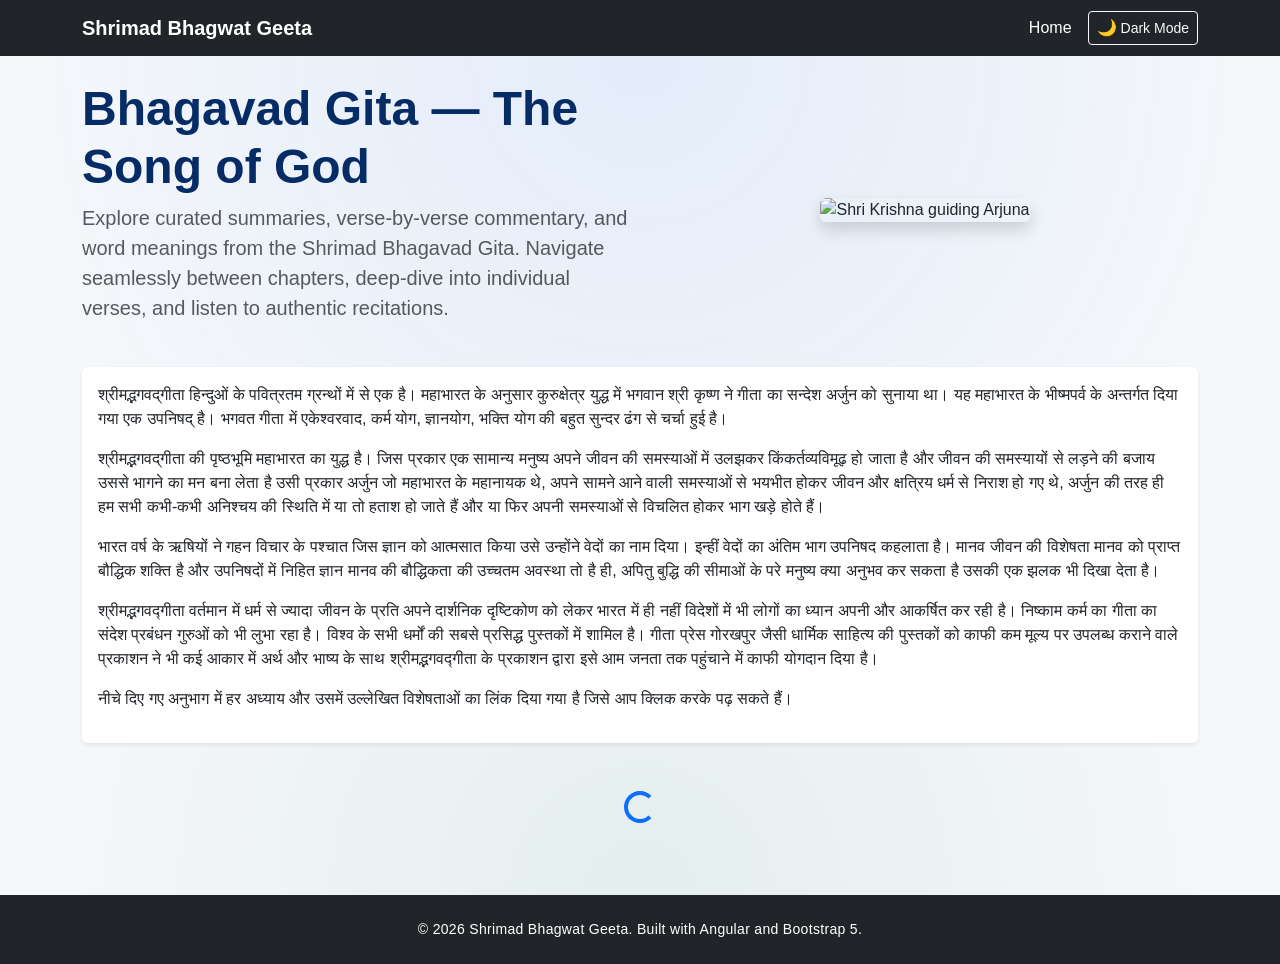
==== commit d363adc5: "Initial Angular source commit" ====
--- a/index.html
+++ b/index.html
@@ -3,10 +3,10 @@
 <head>
   <meta charset="utf-8">
   <title>Shrimad Bhagwat Geeta</title>
-  <base href="/">
+  <base href="/smbg">
   <meta name="viewport" content="width=device-width, initial-scale=1">
   <meta name="description" content="Explore the Shrimad Bhagavad Gita with chapter summaries, verse commentary, word meanings, and audio recitations built with Angular and Bootstrap 5.">
-  <link rel="icon" type="image/png" href="assets/data/images/smbg_header_logo.png">
+  <link rel="icon" type="image/png" href="smbg/assets/data/images/smbg_header_logo.png">
 <style>:root{--bs-blue:#0d6efd;--bs-indigo:#6610f2;--bs-purple:#6f42c1;--bs-pink:#d63384;--bs-red:#dc3545;--bs-orange:#fd7e14;--bs-yellow:#ffc107;--bs-green:#198754;--bs-teal:#20c997;--bs-cyan:#0dcaf0;--bs-black:#000;--bs-white:#fff;--bs-gray:#6c757d;--bs-gray-dark:#343a40;--bs-gray-100:#f8f9fa;--bs-gray-200:#e9ecef;--bs-gray-300:#dee2e6;--bs-gray-400:#ced4da;--bs-gray-500:#adb5bd;--bs-gray-600:#6c757d;--bs-gray-700:#495057;--bs-gray-800:#343a40;--bs-gray-900:#212529;--bs-primary:#0d6efd;--bs-secondary:#6c757d;--bs-success:#198754;--bs-info:#0dcaf0;--bs-warning:#ffc107;--bs-danger:#dc3545;--bs-light:#f8f9fa;--bs-dark:#212529;--bs-primary-rgb:13, 110, 253;--bs-secondary-rgb:108, 117, 125;--bs-success-rgb:25, 135, 84;--bs-info-rgb:13, 202, 240;--bs-warning-rgb:255, 193, 7;--bs-danger-rgb:220, 53, 69;--bs-light-rgb:248, 249, 250;--bs-dark-rgb:33, 37, 41;--bs-primary-text-emphasis:rgb(5.2, 44, 101.2);--bs-secondary-text-emphasis:rgb(43.2, 46.8, 50);--bs-success-text-emphasis:rgb(10, 54, 33.6);--bs-info-text-emphasis:rgb(5.2, 80.8, 96);--bs-warning-text-emphasis:rgb(102, 77.2, 2.8);--bs-danger-text-emphasis:rgb(88, 21.2, 27.6);--bs-light-text-emphasis:#495057;--bs-dark-text-emphasis:#495057;--bs-primary-bg-subtle:rgb(206.6, 226, 254.6);--bs-secondary-bg-subtle:rgb(225.6, 227.4, 229);--bs-success-bg-subtle:rgb(209, 231, 220.8);--bs-info-bg-subtle:rgb(206.6, 244.4, 252);--bs-warning-bg-subtle:rgb(255, 242.6, 205.4);--bs-danger-bg-subtle:rgb(248, 214.6, 217.8);--bs-light-bg-subtle:rgb(251.5, 252, 252.5);--bs-dark-bg-subtle:#ced4da;--bs-primary-border-subtle:rgb(158.2, 197, 254.2);--bs-secondary-border-subtle:rgb(196.2, 199.8, 203);--bs-success-border-subtle:rgb(163, 207, 186.6);--bs-info-border-subtle:rgb(158.2, 233.8, 249);--bs-warning-border-subtle:rgb(255, 230.2, 155.8);--bs-danger-border-subtle:rgb(241, 174.2, 180.6);--bs-light-border-subtle:#e9ecef;--bs-dark-border-subtle:#adb5bd;--bs-white-rgb:255, 255, 255;--bs-black-rgb:0, 0, 0;--bs-font-sans-serif:system-ui, -apple-system, "Segoe UI", Roboto, "Helvetica Neue", "Noto Sans", "Liberation Sans", Arial, sans-serif, "Apple Color Emoji", "Segoe UI Emoji", "Segoe UI Symbol", "Noto Color Emoji";--bs-font-monospace:SFMono-Regular, Menlo, Monaco, Consolas, "Liberation Mono", "Courier New", monospace;--bs-gradient:linear-gradient(180deg, rgba(255, 255, 255, .15), rgba(255, 255, 255, 0));--bs-body-font-family:var(--bs-font-sans-serif);--bs-body-font-size:1rem;--bs-body-font-weight:400;--bs-body-line-height:1.5;--bs-body-color:#212529;--bs-body-color-rgb:33, 37, 41;--bs-body-bg:#fff;--bs-body-bg-rgb:255, 255, 255;--bs-emphasis-color:#000;--bs-emphasis-color-rgb:0, 0, 0;--bs-secondary-color:rgba(33, 37, 41, .75);--bs-secondary-color-rgb:33, 37, 41;--bs-secondary-bg:#e9ecef;--bs-secondary-bg-rgb:233, 236, 239;--bs-tertiary-color:rgba(33, 37, 41, .5);--bs-tertiary-color-rgb:33, 37, 41;--bs-tertiary-bg:#f8f9fa;--bs-tertiary-bg-rgb:248, 249, 250;--bs-heading-color:inherit;--bs-link-color:#0d6efd;--bs-link-color-rgb:13, 110, 253;--bs-link-decoration:underline;--bs-link-hover-color:rgb(10.4, 88, 202.4);--bs-link-hover-color-rgb:10, 88, 202;--bs-code-color:#d63384;--bs-highlight-color:#212529;--bs-highlight-bg:rgb(255, 242.6, 205.4);--bs-border-width:1px;--bs-border-style:solid;--bs-border-color:#dee2e6;--bs-border-color-translucent:rgba(0, 0, 0, .175);--bs-border-radius:.375rem;--bs-border-radius-sm:.25rem;--bs-border-radius-lg:.5rem;--bs-border-radius-xl:1rem;--bs-border-radius-xxl:2rem;--bs-border-radius-2xl:var(--bs-border-radius-xxl);--bs-border-radius-pill:50rem;--bs-box-shadow:0 .5rem 1rem rgba(0, 0, 0, .15);--bs-box-shadow-sm:0 .125rem .25rem rgba(0, 0, 0, .075);--bs-box-shadow-lg:0 1rem 3rem rgba(0, 0, 0, .175);--bs-box-shadow-inset:inset 0 1px 2px rgba(0, 0, 0, .075);--bs-focus-ring-width:.25rem;--bs-focus-ring-opacity:.25;--bs-focus-ring-color:rgba(13, 110, 253, .25);--bs-form-valid-color:#198754;--bs-form-valid-border-color:#198754;--bs-form-invalid-color:#dc3545;--bs-form-invalid-border-color:#dc3545}*,*:before,*:after{box-sizing:border-box}@media (prefers-reduced-motion: no-preference){:root{scroll-behavior:smooth}}body{margin:0;font-family:var(--bs-body-font-family);font-size:var(--bs-body-font-size);font-weight:var(--bs-body-font-weight);line-height:var(--bs-body-line-height);color:var(--bs-body-color);text-align:var(--bs-body-text-align);background-color:var(--bs-body-bg);-webkit-text-size-adjust:100%;-webkit-tap-highlight-color:rgba(0,0,0,0)}:root{--bs-breakpoint-xs:0;--bs-breakpoint-sm:576px;--bs-breakpoint-md:768px;--bs-breakpoint-lg:992px;--bs-breakpoint-xl:1200px;--bs-breakpoint-xxl:1400px}:root{--app-body-bg:#eef1f6;--app-surface-bg:#f5f7fa;--app-text-color:#212529;--app-hero-top-gradient:rgba(13, 110, 253, .08);--app-hero-bottom-gradient:rgba(25, 135, 84, .08);--app-card-shadow:0 .75rem 2.25rem rgba(13, 110, 253, .15);--app-border-color:rgba(13, 110, 253, .1);--app-audio-bg:rgba(13, 110, 253, .08);--app-verse-block-primary:rgba(13, 110, 253, .05);--app-verse-block-secondary:rgba(25, 135, 84, .05);--app-commentary-bg:#ffffff}body{font-family:Segoe UI,Tahoma,Geneva,Verdana,sans-serif;background-color:var(--app-body-bg);color:var(--app-text-color);transition:background-color .2s ease,color .2s ease}</style><link rel="stylesheet" href="styles-LDC5Z4CJ.css" media="print" onload="this.media='all'"><noscript><link rel="stylesheet" href="styles-LDC5Z4CJ.css"></noscript></head>
 <body>
   <app-root></app-root>
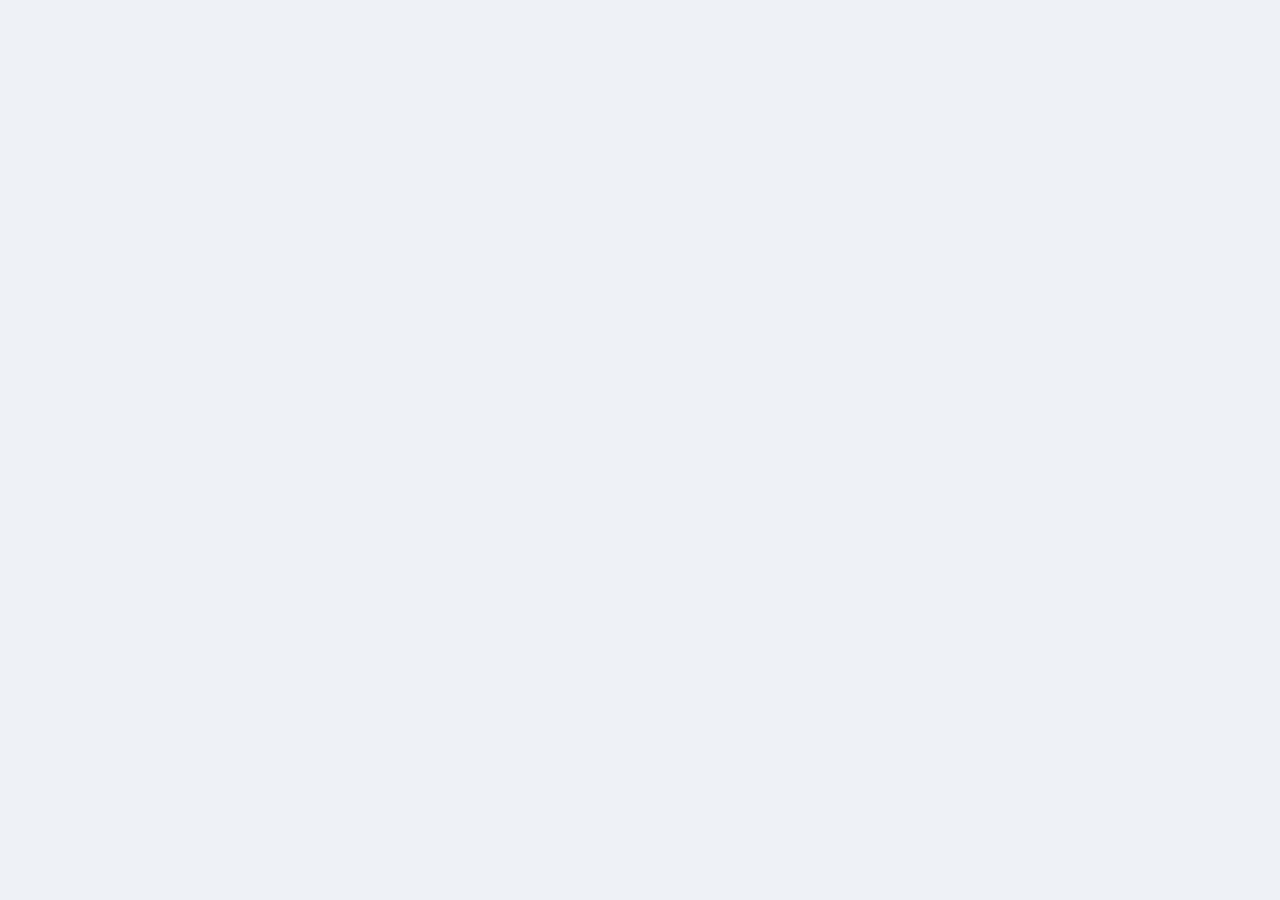
==== commit 24ae99de: "Initial Angular source commit" ====
--- a/index.html
+++ b/index.html
@@ -3,10 +3,10 @@
 <head>
   <meta charset="utf-8">
   <title>Shrimad Bhagwat Geeta</title>
-  <base href="/smbg">
+  <base href="/smbg/">
   <meta name="viewport" content="width=device-width, initial-scale=1">
   <meta name="description" content="Explore the Shrimad Bhagavad Gita with chapter summaries, verse commentary, word meanings, and audio recitations built with Angular and Bootstrap 5.">
-  <link rel="icon" type="image/png" href="smbg/assets/data/images/smbg_header_logo.png">
+  <link rel="icon" type="image/png" href="assets/data/images/smbg_header_logo.png">
 <style>:root{--bs-blue:#0d6efd;--bs-indigo:#6610f2;--bs-purple:#6f42c1;--bs-pink:#d63384;--bs-red:#dc3545;--bs-orange:#fd7e14;--bs-yellow:#ffc107;--bs-green:#198754;--bs-teal:#20c997;--bs-cyan:#0dcaf0;--bs-black:#000;--bs-white:#fff;--bs-gray:#6c757d;--bs-gray-dark:#343a40;--bs-gray-100:#f8f9fa;--bs-gray-200:#e9ecef;--bs-gray-300:#dee2e6;--bs-gray-400:#ced4da;--bs-gray-500:#adb5bd;--bs-gray-600:#6c757d;--bs-gray-700:#495057;--bs-gray-800:#343a40;--bs-gray-900:#212529;--bs-primary:#0d6efd;--bs-secondary:#6c757d;--bs-success:#198754;--bs-info:#0dcaf0;--bs-warning:#ffc107;--bs-danger:#dc3545;--bs-light:#f8f9fa;--bs-dark:#212529;--bs-primary-rgb:13, 110, 253;--bs-secondary-rgb:108, 117, 125;--bs-success-rgb:25, 135, 84;--bs-info-rgb:13, 202, 240;--bs-warning-rgb:255, 193, 7;--bs-danger-rgb:220, 53, 69;--bs-light-rgb:248, 249, 250;--bs-dark-rgb:33, 37, 41;--bs-primary-text-emphasis:rgb(5.2, 44, 101.2);--bs-secondary-text-emphasis:rgb(43.2, 46.8, 50);--bs-success-text-emphasis:rgb(10, 54, 33.6);--bs-info-text-emphasis:rgb(5.2, 80.8, 96);--bs-warning-text-emphasis:rgb(102, 77.2, 2.8);--bs-danger-text-emphasis:rgb(88, 21.2, 27.6);--bs-light-text-emphasis:#495057;--bs-dark-text-emphasis:#495057;--bs-primary-bg-subtle:rgb(206.6, 226, 254.6);--bs-secondary-bg-subtle:rgb(225.6, 227.4, 229);--bs-success-bg-subtle:rgb(209, 231, 220.8);--bs-info-bg-subtle:rgb(206.6, 244.4, 252);--bs-warning-bg-subtle:rgb(255, 242.6, 205.4);--bs-danger-bg-subtle:rgb(248, 214.6, 217.8);--bs-light-bg-subtle:rgb(251.5, 252, 252.5);--bs-dark-bg-subtle:#ced4da;--bs-primary-border-subtle:rgb(158.2, 197, 254.2);--bs-secondary-border-subtle:rgb(196.2, 199.8, 203);--bs-success-border-subtle:rgb(163, 207, 186.6);--bs-info-border-subtle:rgb(158.2, 233.8, 249);--bs-warning-border-subtle:rgb(255, 230.2, 155.8);--bs-danger-border-subtle:rgb(241, 174.2, 180.6);--bs-light-border-subtle:#e9ecef;--bs-dark-border-subtle:#adb5bd;--bs-white-rgb:255, 255, 255;--bs-black-rgb:0, 0, 0;--bs-font-sans-serif:system-ui, -apple-system, "Segoe UI", Roboto, "Helvetica Neue", "Noto Sans", "Liberation Sans", Arial, sans-serif, "Apple Color Emoji", "Segoe UI Emoji", "Segoe UI Symbol", "Noto Color Emoji";--bs-font-monospace:SFMono-Regular, Menlo, Monaco, Consolas, "Liberation Mono", "Courier New", monospace;--bs-gradient:linear-gradient(180deg, rgba(255, 255, 255, .15), rgba(255, 255, 255, 0));--bs-body-font-family:var(--bs-font-sans-serif);--bs-body-font-size:1rem;--bs-body-font-weight:400;--bs-body-line-height:1.5;--bs-body-color:#212529;--bs-body-color-rgb:33, 37, 41;--bs-body-bg:#fff;--bs-body-bg-rgb:255, 255, 255;--bs-emphasis-color:#000;--bs-emphasis-color-rgb:0, 0, 0;--bs-secondary-color:rgba(33, 37, 41, .75);--bs-secondary-color-rgb:33, 37, 41;--bs-secondary-bg:#e9ecef;--bs-secondary-bg-rgb:233, 236, 239;--bs-tertiary-color:rgba(33, 37, 41, .5);--bs-tertiary-color-rgb:33, 37, 41;--bs-tertiary-bg:#f8f9fa;--bs-tertiary-bg-rgb:248, 249, 250;--bs-heading-color:inherit;--bs-link-color:#0d6efd;--bs-link-color-rgb:13, 110, 253;--bs-link-decoration:underline;--bs-link-hover-color:rgb(10.4, 88, 202.4);--bs-link-hover-color-rgb:10, 88, 202;--bs-code-color:#d63384;--bs-highlight-color:#212529;--bs-highlight-bg:rgb(255, 242.6, 205.4);--bs-border-width:1px;--bs-border-style:solid;--bs-border-color:#dee2e6;--bs-border-color-translucent:rgba(0, 0, 0, .175);--bs-border-radius:.375rem;--bs-border-radius-sm:.25rem;--bs-border-radius-lg:.5rem;--bs-border-radius-xl:1rem;--bs-border-radius-xxl:2rem;--bs-border-radius-2xl:var(--bs-border-radius-xxl);--bs-border-radius-pill:50rem;--bs-box-shadow:0 .5rem 1rem rgba(0, 0, 0, .15);--bs-box-shadow-sm:0 .125rem .25rem rgba(0, 0, 0, .075);--bs-box-shadow-lg:0 1rem 3rem rgba(0, 0, 0, .175);--bs-box-shadow-inset:inset 0 1px 2px rgba(0, 0, 0, .075);--bs-focus-ring-width:.25rem;--bs-focus-ring-opacity:.25;--bs-focus-ring-color:rgba(13, 110, 253, .25);--bs-form-valid-color:#198754;--bs-form-valid-border-color:#198754;--bs-form-invalid-color:#dc3545;--bs-form-invalid-border-color:#dc3545}*,*:before,*:after{box-sizing:border-box}@media (prefers-reduced-motion: no-preference){:root{scroll-behavior:smooth}}body{margin:0;font-family:var(--bs-body-font-family);font-size:var(--bs-body-font-size);font-weight:var(--bs-body-font-weight);line-height:var(--bs-body-line-height);color:var(--bs-body-color);text-align:var(--bs-body-text-align);background-color:var(--bs-body-bg);-webkit-text-size-adjust:100%;-webkit-tap-highlight-color:rgba(0,0,0,0)}:root{--bs-breakpoint-xs:0;--bs-breakpoint-sm:576px;--bs-breakpoint-md:768px;--bs-breakpoint-lg:992px;--bs-breakpoint-xl:1200px;--bs-breakpoint-xxl:1400px}:root{--app-body-bg:#eef1f6;--app-surface-bg:#f5f7fa;--app-text-color:#212529;--app-hero-top-gradient:rgba(13, 110, 253, .08);--app-hero-bottom-gradient:rgba(25, 135, 84, .08);--app-card-shadow:0 .75rem 2.25rem rgba(13, 110, 253, .15);--app-border-color:rgba(13, 110, 253, .1);--app-audio-bg:rgba(13, 110, 253, .08);--app-verse-block-primary:rgba(13, 110, 253, .05);--app-verse-block-secondary:rgba(25, 135, 84, .05);--app-commentary-bg:#ffffff}body{font-family:Segoe UI,Tahoma,Geneva,Verdana,sans-serif;background-color:var(--app-body-bg);color:var(--app-text-color);transition:background-color .2s ease,color .2s ease}</style><link rel="stylesheet" href="styles-LDC5Z4CJ.css" media="print" onload="this.media='all'"><noscript><link rel="stylesheet" href="styles-LDC5Z4CJ.css"></noscript></head>
 <body>
   <app-root></app-root>
